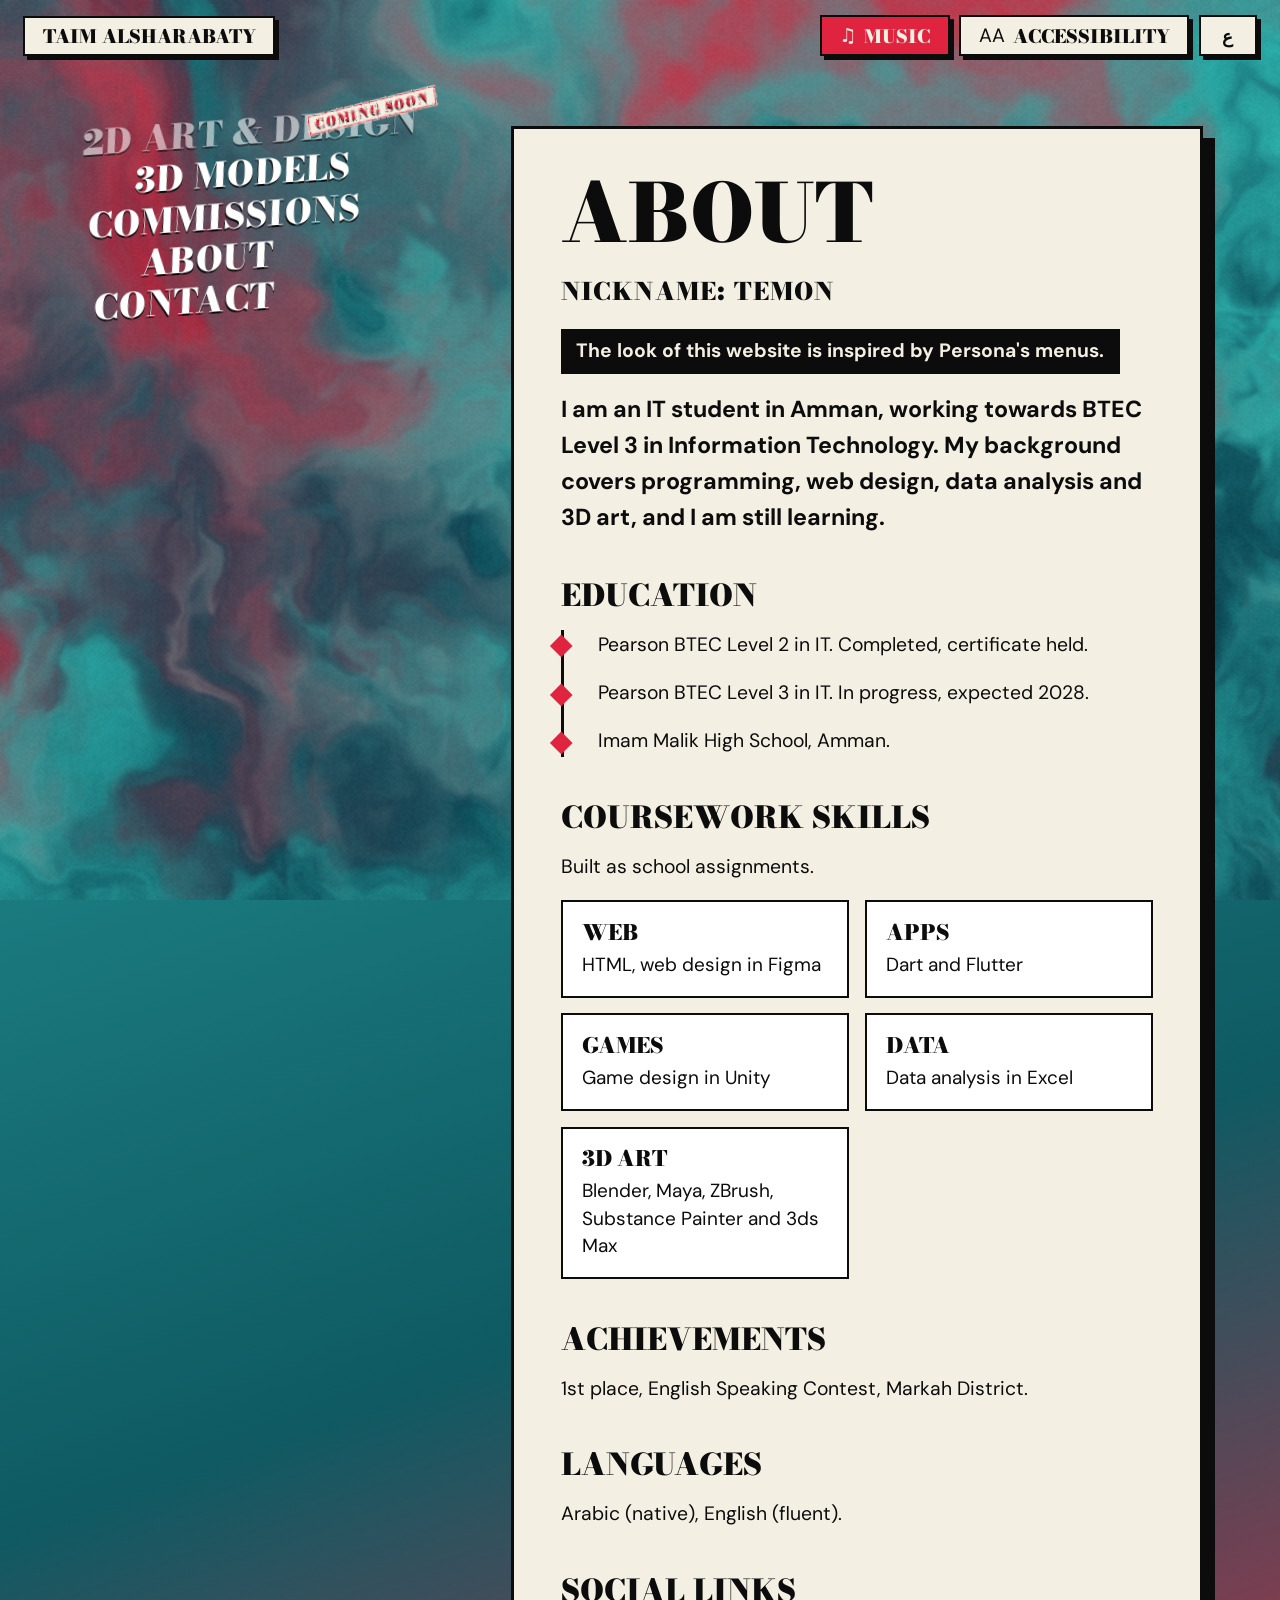
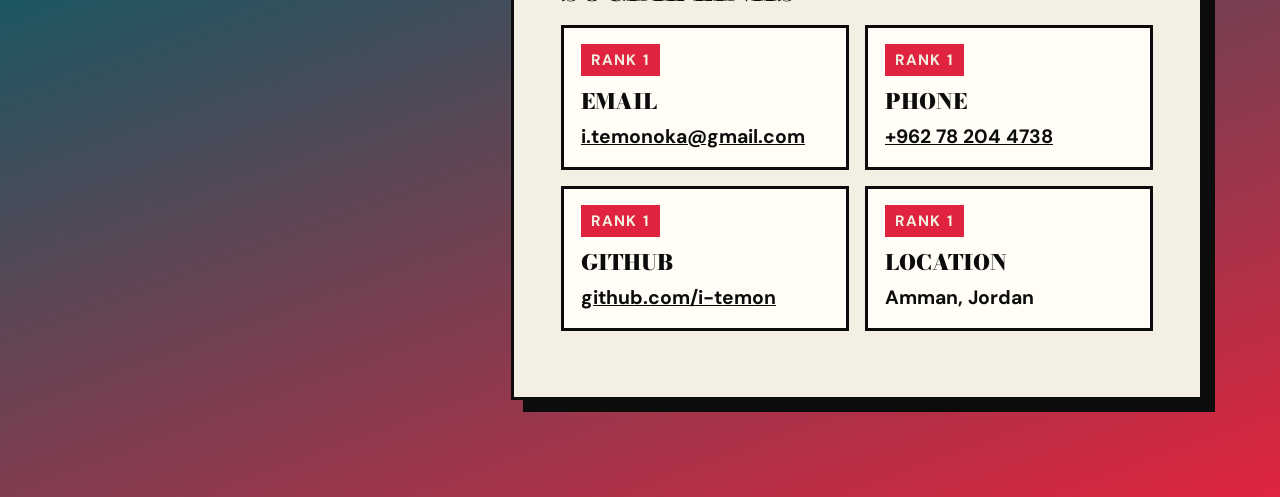
==== about.html @ a23f5f15 "Add files via upload" ====
<!doctype html>
<html lang="en">
<head>
<meta charset="utf-8">
<meta name="viewport" content="width=device-width, initial-scale=1, viewport-fit=cover">
<title>About | Taim Alsharabaty</title>
<meta name="description" content="IT student in Amman, completing BTEC Level 3 in Information Technology. 3D models, commissions and coursework.">
<meta name="theme-color" content="#0f5a63">
<meta property="og:type" content="website">
<meta property="og:site_name" content="Taim Alsharabaty">
<meta property="og:title" content="Taim Alsharabaty | IT student and 3D artist">
<meta property="og:description" content="IT student in Amman, completing BTEC Level 3 in Information Technology. 3D models, commissions and coursework.">
<meta property="og:url" content="https://i-temon.github.io/Portfolio/about.html">
<meta property="og:image" content="https://i-temon.github.io/Portfolio/assets/preview.png">
<meta property="og:image:width" content="1200">
<meta property="og:image:height" content="630">
<meta name="twitter:card" content="summary_large_image">
<link rel="icon" href="assets/favicon.svg" type="image/svg+xml">
<link rel="apple-touch-icon" href="assets/apple-touch-icon.png">
<link rel="stylesheet" href="assets/fonts.css">
<link rel="stylesheet" href="assets/style.css">

<script>
try {
  var A = JSON.parse(localStorage.getItem("access") || "{}"), H = document.documentElement;
  var M = A.motion !== undefined ? A.motion : matchMedia("(prefers-reduced-motion: reduce)").matches;
  if (M) H.classList.add("reduce-motion");
  if (A.contrast) H.classList.add("contrast");
  if (A.large) H.classList.add("text-large");
  if (localStorage.getItem("lang") === "ar") { H.lang = "ar"; H.dir = "rtl"; }
} catch (e) {}
</script>
</head>
<body data-view="about">
<a class="skip" href="#app" data-i18n="skip">Skip to content</a>
<canvas id="bg" aria-hidden="true"></canvas>
<div class="flash" aria-hidden="true"></div>
<div class="wipe-clip" aria-hidden="true"><div class="wipe"></div></div>
<svg width="0" height="0" style="position:absolute" aria-hidden="true" focusable="false">
  <filter id="rough"><feTurbulence type="fractalNoise" baseFrequency="0.9" numOctaves="2" seed="4" result="grain"/><feDisplacementMap in="SourceGraphic" in2="grain" scale="3"/></filter>
  <clipPath id="brush-clip"><path id="brush-shape" clip-rule="evenodd" d="M382 899.5 L353.5 899 L364.5 884 L376.5 870 L382.5 861 L394.5 847 L394.5 846 L401.5 839 L409.5 828 L432.5 802 L436.5 796 L443.5 789 L444 787.5 L447.5 785 L447.5 784 L460.5 770 L460.5 769 L465.5 765 L465.5 764 L471.5 758 L471.5 757 L485.5 743 L485.5 742 L487 741.5 L505.5 722 L505.5 721 L511 716.5 L512.5 714 L517 709.5 L518 709.5 L524 702.5 L525.5 702 L516 697.5 L511 690.5 L508 691.5 L505 694.5 L497 699.5 L493 703.5 L489 705.5 L465.5 726 L465.5 727 L470.5 732 L470.5 734 L473.5 740 L472.5 741 L472.5 743 L473.5 744 L470.5 750 L470.5 752 L465 757.5 L458 760.5 L451 760.5 L450 759.5 L447 759.5 L440 753.5 L426.5 769 L420.5 778 L414.5 784 L412.5 788 L402.5 800 L401.5 803 L388.5 819 L386.5 823 L382.5 827 L376.5 836 L370.5 842 L362.5 853 L342.5 874 L342.5 875 L334 883.5 L333 883.5 L327 890.5 L326 890.5 L316 899.5 L167 899.5 L166.5 898 L168.5 894 L170.5 884 L172.5 881 L172.5 879 L174.5 875 L174.5 872 L178.5 864 L178.5 862 L183.5 851 L183.5 849 L187.5 842 L190.5 832 L192.5 830 L199.5 815 L203.5 809 L203.5 807 L206.5 804 L206.5 802 L208.5 800 L209.5 797 L223.5 776 L230.5 768 L232.5 764 L248.5 746 L248.5 745 L260.5 733 L260.5 732 L292 701.5 L293 701.5 L307.5 688 L309.5 681 L315 675.5 L319 673.5 L323 673.5 L327 670.5 L341 656.5 L342 656.5 L367.5 631 L367.5 630 L376.5 621 L376.5 620 L392.5 602 L386.5 594 L386.5 592 L385.5 591 L385.5 585 L386.5 584 L379 579.5 L373.5 573 L372.5 567 L371.5 566 L372.5 565 L372.5 563 L371.5 562 L372.5 561 L373.5 556 L375.5 553 L381 547.5 L388 544.5 L395 544.5 L396 545.5 L401 546.5 L407.5 552 L410.5 557 L410.5 560 L411.5 561 L411.5 568 L409.5 572 L413 574.5 L425.5 557 L426.5 554 L434.5 543 L434.5 541 L437.5 538 L440.5 532 L444.5 527 L444.5 525 L447.5 522 L450.5 516 L454.5 511 L458.5 502 L468.5 487 L472.5 479 L476.5 474 L478.5 469 L492.5 449 L492.5 447 L496.5 443 L508.5 425 L513.5 420 L515.5 416 L520.5 411 L520.5 410 L535.5 394 L535.5 393 L557 372.5 L558 372.5 L574 358.5 L604 338.5 L611 335.5 L618 330.5 L620 330.5 L624 327.5 L628 326.5 L630 324.5 L640 320.5 L642 318.5 L644 318.5 L649 315.5 L651 315.5 L664 309.5 L666 309.5 L678 303.5 L689 300.5 L692 298.5 L703 295.5 L706 293.5 L714 291.5 L717 289.5 L725 287.5 L728 285.5 L739 282.5 L742 280.5 L750 278.5 L758 274.5 L771 270.5 L776 267.5 L778 267.5 L781 265.5 L788 263.5 L797 258.5 L799 258.5 L804 255.5 L806 255.5 L810 252.5 L814 251.5 L816 249.5 L820 248.5 L826 244.5 L828 244.5 L835 239.5 L839 238.5 L844 234.5 L846 234.5 L854 228.5 L856 228.5 L859 225.5 L865 222.5 L871 217.5 L877 214.5 L881 210.5 L888 206.5 L892 202.5 L896 200.5 L904 193.5 L909 190.5 L919 181.5 L924 178.5 L931 171.5 L937 167.5 L960 146.5 L967 141.5 L975 133.5 L980 130.5 L986 124.5 L992 120.5 L998 114.5 L999 114.5 L1009 105.5 L1013 103.5 L1017 99.5 L1021 97.5 L1032 88.5 L1035 87.5 L1042 81.5 L1048 78.5 L1057 71.5 L1059 71.5 L1064 67.5 L1076 61.5 L1079 58.5 L1081 58.5 L1086 54.5 L1091 53.5 L1093 51.5 L1105 45.5 L1107 45.5 L1109 43.5 L1114 42.5 L1118 39.5 L1131 35.5 L1134 33.5 L1139 32.5 L1150 27.5 L1152 27.5 L1159 24.5 L1162 24.5 L1165 22.5 L1168 22.5 L1172 20.5 L1175 20.5 L1182 17.5 L1189 16.5 L1193 14.5 L1196 14.5 L1201 12.5 L1204 12.5 L1205 11.5 L1209 11.5 L1210 10.5 L1213 10.5 L1218 8.5 L1222 8.5 L1227 6.5 L1237 5.5 L1238 4.5 L1241 4.5 L1246 2.5 L1257 1.5 L1261 -0.5 L1570.5 0 L1569 1.5 L1567 1.5 L1559 5.5 L1556 8.5 L1554 8.5 L1544 13.5 L1539 17.5 L1537 17.5 L1531 20.5 L1528 23.5 L1526 23.5 L1520 26.5 L1515 30.5 L1513 30.5 L1508 34.5 L1496 40.5 L1488 46.5 L1486 46.5 L1483 48.5 L1480.5 51 L1481.5 52 L1480.5 53 L1481.5 55 L1480.5 56 L1479.5 62 L1472 69.5 L1464 71.5 L1462 73.5 L1457 73.5 L1452 69.5 L1446 72.5 L1432.5 83 L1434.5 88 L1433.5 89 L1434.5 91 L1431.5 97 L1428 100.5 L1426 100.5 L1425 101.5 L1420 101.5 L1419 100.5 L1417 100.5 L1414 97.5 L1413 97.5 L1407 103.5 L1405 103.5 L1401 106.5 L1397 110.5 L1386 118.5 L1380 124.5 L1375 127.5 L1347 152.5 L1346 152.5 L1335 162.5 L1334 162.5 L1318.5 177 L1319 177.5 L1322 175.5 L1324 175.5 L1328 172.5 L1335 170.5 L1342 166.5 L1344 166.5 L1346 164.5 L1353 162.5 L1355 160.5 L1362 158.5 L1369 154.5 L1376 152.5 L1378 150.5 L1383 149.5 L1387 146.5 L1392 145.5 L1399 141.5 L1406 139.5 L1408 137.5 L1415 135.5 L1417 133.5 L1422 132.5 L1425 130.5 L1427 130.5 L1429 128.5 L1439 125.5 L1441 123.5 L1454 119.5 L1456 117.5 L1466 114.5 L1468 112.5 L1478 109.5 L1480 107.5 L1490 104.5 L1493 102.5 L1495 102.5 L1497 100.5 L1505 98.5 L1510 95.5 L1520 92.5 L1523 90.5 L1525 90.5 L1530 87.5 L1543 83.5 L1548 80.5 L1561 76.5 L1563 74.5 L1574 71.5 L1577 69.5 L1582 68.5 L1584 66.5 L1595 63.5 L1598 61.5 L1599.5 62 L1599 77.5 L1591 81.5 L1584 83.5 L1580 86.5 L1573 88.5 L1565 92.5 L1563 94.5 L1558 95.5 L1550 99.5 L1548 101.5 L1546 101.5 L1533 107.5 L1531 109.5 L1526 110.5 L1518 114.5 L1516 116.5 L1509 118.5 L1501 122.5 L1499 124.5 L1497 124.5 L1486 130.5 L1484 130.5 L1474 135.5 L1472 137.5 L1467 138.5 L1459 142.5 L1457 144.5 L1453 145.5 L1443 150.5 L1441 152.5 L1436 153.5 L1427 158.5 L1424.5 161 L1424.5 163 L1422.5 166 L1419 168.5 L1417 168.5 L1416 169.5 L1406 168.5 L1400 171.5 L1398 173.5 L1396 173.5 L1392 176.5 L1388 177.5 L1384 180.5 L1382 180.5 L1378 182.5 L1376 184.5 L1374 184.5 L1368 188.5 L1366 188.5 L1362 191.5 L1358 192.5 L1354 195.5 L1352 195.5 L1350 197.5 L1338 202.5 L1331 207.5 L1329 207.5 L1327 209.5 L1325 209.5 L1321 212.5 L1319 212.5 L1311 217.5 L1309 217.5 L1307 219.5 L1298 223.5 L1296 225.5 L1286 229.5 L1281 233.5 L1279 233.5 L1277 235.5 L1269 238.5 L1260 244.5 L1254 246.5 L1242 254.5 L1240 254.5 L1230 259.5 L1223 264.5 L1221 264.5 L1217 267.5 L1215 267.5 L1208 272.5 L1199 276.5 L1197 278.5 L1192 280.5 L1185 285.5 L1183 285.5 L1179 288.5 L1177 288.5 L1169 294.5 L1167 294.5 L1163 297.5 L1161 297.5 L1144 308.5 L1142 308.5 L1135 313.5 L1133 313.5 L1125 319.5 L1123 319.5 L1121 321.5 L1114 324.5 L1097 335.5 L1095 335.5 L1093 337.5 L1080 344.5 L1072 350.5 L1070 350.5 L1061 356.5 L1058 357.5 L1055 360.5 L1050 362.5 L1042 368.5 L1038 369.5 L1011 387.5 L1007 388.5 L1001 393.5 L996 395.5 L990 400.5 L985 402.5 L976 408.5 L973 411.5 L966 414.5 L955 422.5 L952 423.5 L880 471.5 L877 474.5 L861 484.5 L858 487.5 L848 493.5 L845 496.5 L815 516.5 L812 519.5 L804 524.5 L800 528.5 L796 530.5 L789 536.5 L782 540.5 L779 543.5 L770 549.5 L766 553.5 L751 563.5 L739 574.5 L735 576.5 L731 580.5 L727 582.5 L716 591.5 L712 593.5 L707 598.5 L693 608.5 L687 614.5 L683 616.5 L677 622.5 L672 625.5 L661 635.5 L657 637.5 L643 650.5 L639 652.5 L633 658.5 L627 662.5 L620 669.5 L619 669.5 L583 701.5 L582 701.5 L540 740.5 L539 740.5 L527 752.5 L526 752.5 L523 756.5 L522 756.5 L507 771.5 L506 771.5 L443.5 834 L449 835.5 L456 842.5 L458.5 849 L458.5 856 L455.5 862 L451 866.5 L444 869.5 L434 868.5 L424.5 860 L424.5 858 L423 855.5 L382 899.5ZM893.5 407 L899 402.5 L902 401.5 L904 399.5 L907 398.5 L910 395.5 L913 394.5 L916 391.5 L920 390.5 L947 372.5 L962 364.5 L968 359.5 L973 357.5 L978 353.5 L982 352.5 L987 348.5 L1002 340.5 L1007 336.5 L1012 334.5 L1013.5 333 L1010 333.5 L1005 336.5 L1003 336.5 L995 340.5 L993 340.5 L989 343.5 L982 345.5 L976 349.5 L966 353.5 L961 357.5 L957 358.5 L952 362.5 L948 363.5 L945 366.5 L940 368.5 L933 374.5 L926 378.5 L914 388.5 L909 391.5 L903 397.5 L902 397.5 L896 403.5 L895 403.5 L892.5 407 L893.5 407ZM546.5 681 L568.5 660 L567 659.5 L560 663.5 L558 663.5 L552 666.5 L550 668.5 L548 668.5 L542 671.5 L541.5 673 L543.5 675 L545.5 681 L546.5 681ZM1513 193.5 L1506 193.5 L1502.5 189 L1502.5 185 L1507 179.5 L1512 179.5 L1516.5 185 L1516.5 189 L1513 193.5ZM347 628.5 L339 628.5 L335.5 626 L332.5 621 L332.5 616 L333.5 615 L333.5 613 L338 608.5 L340 608.5 L341 607.5 L346 607.5 L351 610.5 L353.5 614 L353.5 616 L354.5 617 L353.5 618 L354.5 619 L353.5 620 L353.5 622 L352.5 624 L347 628.5ZM159 733.5 L154 733.5 L149 731.5 L145.5 728 L143.5 723 L143.5 718 L145.5 714 L152 708.5 L161 708.5 L163 709.5 L167.5 714 L167.5 716 L169.5 720 L168.5 721 L169.5 722 L167.5 727 L162 732.5 L160 732.5 L159 733.5ZM114 892.5 L106 892.5 L101.5 888 L100.5 881 L101.5 880 L101.5 878 L106 873.5 L114 873.5 L117 875.5 L119.5 879 L119.5 881 L120.5 882 L119.5 883 L120.5 884 L119.5 885 L119.5 887 L117.5 890 L114 892.5Z"/></clipPath>
</svg>
<p class="live" id="live" aria-live="polite"></p>
<header class="top">
  <a class="brand" href="index.html">Taim Alsharabaty</a>
  <div class="top-tools">
    <button class="tool" id="sound" type="button" aria-pressed="true"><span class="ico" aria-hidden="true">&#9835;</span><span class="lbl" data-i18n="music">Music</span></button>
    <button class="tool" id="access-btn" type="button" aria-expanded="false" aria-controls="access"><span class="ico" aria-hidden="true">Aa</span><span class="lbl" data-i18n="access">Accessibility</span></button>
    <button class="lang" id="lang" type="button" aria-label="Switch language">ع</button>
  </div>
</header>
<div id="app" tabindex="-1">
<section class="view" data-view="home" id="view-home" hidden>
<div class="home">
  <div class="ink" role="img" aria-label="A brush-shaped window with moving water inside"></div>
  <div class="hero">
    <canvas id="gtr-hero" role="img" aria-label="Interactive wireframe 3D model of my Nissan GT-R R35. Drag to turn it."></canvas>
  </div>
  <main class="stage">
    <section class="masthead">
      <p class="name">Taim Alsharabaty</p>
      <p class="intro" data-i18n="intro">IT student in Amman, completing BTEC Level 3 in Information Technology. I also model in 3D and design in 2D.</p>
    </section>
    <nav class="menu" aria-label="Main menu"><ul><li><span class="item is-off" aria-disabled="true"><span data-i18n="m_art">2D Art &amp; Design</span><span class="stamp" data-i18n="stamp">Coming soon</span></span></li><li><a class="item" href="models.html" aria-current="page" data-i18n="m_3d" data-desc="d_3d" data-desc-en="A GT-R model, a character commission and a hand study in wireframe.">3D Models</a></li><li><a class="item" href="commissions.html" data-i18n="m_comm" data-desc="d_comm" data-desc-en="Characters, props, game-ready assets and 2D illustration.">Commissions</a></li><li><a class="item" href="about.html" data-i18n="m_about" data-desc="d_about" data-desc-en="Education, coursework skills and achievements.">About</a></li><li><a class="item" href="about.html#contact" data-i18n="m_contact" data-desc="d_contact" data-desc-en="Email, phone and location.">Contact</a></li></ul></nav>
    <div class="stats">
      <p class="stat"><span data-i18n="stat_comm">Commissions completed</span><strong data-i18n="stat_comm_v">About 7</strong></p>
      <p class="stat"><span data-i18n="stat_3d">Years making 3D art</span><strong data-i18n="stat_3d_v">2</strong></p>
    </div>
  </main>
  <div class="ink-layer"></div>
</div>
<footer class="command">
  <p class="desc" id="desc" aria-live="off">A GT-R model, a character commission and a hand study in wireframe.</p>
  <p class="keys"><kbd>&uarr;</kbd><kbd>&darr;</kbd><span data-i18n="sel">Select</span><kbd>Enter</kbd><span data-i18n="open">Open</span></p>
</footer>
</section>
<section class="view" data-view="models" id="view-models" hidden>
<main class="page">
  <nav class="menu" aria-label="Main menu"><ul><li><span class="item is-off" aria-disabled="true"><span data-i18n="m_art">2D Art &amp; Design</span><span class="stamp" data-i18n="stamp">Coming soon</span></span></li><li><a class="item" href="models.html" aria-current="page" data-i18n="m_3d" data-desc="d_3d" data-desc-en="A GT-R model, a character commission and a hand study in wireframe.">3D Models</a></li><li><a class="item" href="commissions.html" data-i18n="m_comm" data-desc="d_comm" data-desc-en="Characters, props, game-ready assets and 2D illustration.">Commissions</a></li><li><a class="item" href="about.html" data-i18n="m_about" data-desc="d_about" data-desc-en="Education, coursework skills and achievements.">About</a></li><li><a class="item" href="about.html#contact" data-i18n="m_contact" data-desc="d_contact" data-desc-en="Email, phone and location.">Contact</a></li></ul></nav>
  <article class="panel">
<h1 class="panel-title" data-i18n="m_3d">3D Models</h1>
<p class="lead" data-i18n="models_lead">Three models in wireframe: a car from a personal project, a character I made for a commission, and a hand study in Blender.</p>
<div class="viewers">
  <figure class="viewer">
    <canvas id="gtr-models" role="img" aria-label="Interactive wireframe 3D model of my Nissan GT-R R35. Drag to turn it."></canvas>
    <figcaption><strong data-i18n="v1_t">Nissan GT-R (R35)</strong><span data-i18n="v1_p">Personal project, wireframe. Drag to turn the car.</span></figcaption>
  </figure>
  <figure class="viewer">
    <canvas id="breu" role="img" aria-label="Interactive wireframe 3D model of a character made for a commission. Drag to turn it."></canvas>
    <figcaption><strong data-i18n="v2_t">Character commission</strong><span data-i18n="v2_p">Made for @breucat, a YouTube creator, in wireframe. Drag to turn.</span></figcaption>
  </figure>
  <figure class="viewer">
    <canvas id="hand" role="img" aria-label="Interactive wireframe 3D model of a hand. Drag to turn it."></canvas>
    <figcaption><strong data-i18n="v3_t">Hand study</strong><span data-i18n="v3_p">Modeled in Blender and shown as a wireframe. Drag to turn.</span></figcaption>
  </figure>
</div>
  </article>
</main>
</section>
<section class="view" data-view="commissions" id="view-commissions" hidden>
<main class="page">
  <nav class="menu" aria-label="Main menu"><ul><li><span class="item is-off" aria-disabled="true"><span data-i18n="m_art">2D Art &amp; Design</span><span class="stamp" data-i18n="stamp">Coming soon</span></span></li><li><a class="item" href="models.html" data-i18n="m_3d" data-desc="d_3d" data-desc-en="A GT-R model, a character commission and a hand study in wireframe.">3D Models</a></li><li><a class="item" href="commissions.html" aria-current="page" data-i18n="m_comm" data-desc="d_comm" data-desc-en="Characters, props, game-ready assets and 2D illustration.">Commissions</a></li><li><a class="item" href="about.html" data-i18n="m_about" data-desc="d_about" data-desc-en="Education, coursework skills and achievements.">About</a></li><li><a class="item" href="about.html#contact" data-i18n="m_contact" data-desc="d_contact" data-desc-en="Email, phone and location.">Contact</a></li></ul></nav>
  <article class="panel">
<h1 class="panel-title" data-i18n="m_comm">Commissions</h1>
<p class="lead" data-i18n="comm_lead">The work I take on, how a request starts, and what to send me.</p>
<h2 data-i18n="svc_h">What I make</h2>
<ul class="services">
  <li data-i18n="svc_1">3D characters</li>
  <li data-i18n="svc_2">Props and environments</li>
  <li data-i18n="svc_3">Game-ready assets</li>
  <li data-i18n="svc_4">Hard-surface models: weapons and vehicles</li>
  <li data-i18n="svc_5">2D illustration</li>
  <li data-i18n="svc_6">Graphic design</li>
</ul>
<h2 data-i18n="proc_h">How a commission starts</h2>
<ol class="steps">
  <li><span data-i18n="step_1">Send a brief: what you need, where it will be used, references, deadline and budget.</span></li>
  <li><span data-i18n="step_2">I reply with the scope, timing and price.</span></li>
  <li><span data-i18n="step_3">We agree, and I start with a work-in-progress preview.</span></li>
  <li><span data-i18n="step_4">You receive the final files in the formats we agreed.</span></li>
</ol>
<p data-i18n="price_note">Pricing depends on the scope. Send your brief and I will quote it.</p>
<a class="btn" href="mailto:i.temonoka@gmail.com?subject=Commission%20request&body=Hi%20Taim%2C%0A%0AI%20would%20like%20to%20commission%3A%0A-%20Type%20of%20work%20%28character%2C%20prop%2C%20game-ready%20asset%2C%20hard-surface%2C%202D%20illustration%2C%20graphic%20design%29%3A%0A-%20What%20it%20is%20for%20%28video%2C%20game%2C%20personal%2C%20other%29%3A%0A-%20References%20%28links%20or%20images%29%3A%0A-%20Deadline%3A%0A-%20Budget%3A%0A%0AThank%20you%21" data-i18n="mail_btn">Start a request by email</a>
<h2 data-i18n="quote_h">What a client said</h2>
<div class="dialogue"><span class="speaker">@breucat</span>
  <p>&ldquo;Hehe it looks so cool. I can imagine a few ways to use it in the videos.&rdquo;</p>
  <footer data-i18n="quote_by">@breucat, after receiving the model</footer>
</div>
  </article>
</main>
</section>
<section class="view" data-view="about" id="view-about">
<main class="page">
  <nav class="menu" aria-label="Main menu"><ul><li><span class="item is-off" aria-disabled="true"><span data-i18n="m_art">2D Art &amp; Design</span><span class="stamp" data-i18n="stamp">Coming soon</span></span></li><li><a class="item" href="models.html" data-i18n="m_3d" data-desc="d_3d" data-desc-en="A GT-R model, a character commission and a hand study in wireframe.">3D Models</a></li><li><a class="item" href="commissions.html" data-i18n="m_comm" data-desc="d_comm" data-desc-en="Characters, props, game-ready assets and 2D illustration.">Commissions</a></li><li><a class="item" href="about.html" aria-current="page" data-i18n="m_about" data-desc="d_about" data-desc-en="Education, coursework skills and achievements.">About</a></li><li><a class="item" href="about.html#contact" data-i18n="m_contact" data-desc="d_contact" data-desc-en="Email, phone and location.">Contact</a></li></ul></nav>
  <article class="panel">
<h1 class="panel-title" data-i18n="m_about">About</h1>
<p class="nickname" data-i18n="nick">Nickname: Temon</p>
<p class="persona-note" data-i18n="persona_note">The look of this website is inspired by Persona's menus.</p>
<p class="lead" data-i18n="about_intro">I am an IT student in Amman, working towards BTEC Level 3 in Information Technology. My background covers programming, web design, data analysis and 3D art, and I am still learning.</p>
<h2 data-i18n="edu_h">Education</h2>
<ol class="timeline">
  <li><span data-i18n="edu_1">Pearson BTEC Level 2 in IT. Completed, certificate held.</span></li>
  <li><span data-i18n="edu_2">Pearson BTEC Level 3 in IT. In progress, expected 2028.</span></li>
  <li><span data-i18n="edu_3">Imam Malik High School, Amman.</span></li>
</ol>
<h2 data-i18n="skills_h">Coursework skills</h2>
<p data-i18n="skills_note">Built as school assignments.</p>
<dl class="skills">
  <div><dt data-i18n="sk_web">Web</dt><dd data-i18n="sk_web_v">HTML, web design in Figma</dd></div>
  <div><dt data-i18n="sk_app">Apps</dt><dd data-i18n="sk_app_v">Dart and Flutter</dd></div>
  <div><dt data-i18n="sk_game">Games</dt><dd data-i18n="sk_game_v">Game design in Unity</dd></div>
  <div><dt data-i18n="sk_data">Data</dt><dd data-i18n="sk_data_v">Data analysis in Excel</dd></div>
  <div><dt data-i18n="sk_3d">3D art</dt><dd data-i18n="sk_3d_v">Blender, Maya, ZBrush, Substance Painter and 3ds Max</dd></div>
</dl>
<h2 data-i18n="ach_h">Achievements</h2>
<p data-i18n="ach_1">1st place, English Speaking Contest, Markah District.</p>
<h2 data-i18n="lang_h">Languages</h2>
<p data-i18n="lang_v">Arabic (native), English (fluent).</p>
<h2 id="contact" data-i18n="social_h">Social Links</h2>
<ul class="social-cards">
  <li><span class="rank" data-i18n="rank">Rank 1</span><span class="sl-name" data-i18n="c_email_l">Email</span><a class="sl-value" href="mailto:i.temonoka@gmail.com">i.temonoka@gmail.com</a></li>
  <li><span class="rank" data-i18n="rank">Rank 1</span><span class="sl-name" data-i18n="c_phone_l">Phone</span><a class="sl-value" href="tel:+962782044738" dir="ltr">+962 78 204 4738</a></li>
  <li><span class="rank" data-i18n="rank">Rank 1</span><span class="sl-name">GitHub</span><a class="sl-value" href="https://github.com/i-temon" dir="ltr">github.com/i-temon</a></li>
  <li><span class="rank" data-i18n="rank">Rank 1</span><span class="sl-name" data-i18n="c_loc_l">Location</span><span class="sl-value" data-i18n="loc">Amman, Jordan</span></li>
</ul>
  </article>
</main>
</section>
</div>
<section class="access" id="access" hidden aria-labelledby="access-title">
  <div class="access-box">
    <h2 id="access-title" data-i18n="access_title">Accessibility</h2>
    <button class="toggle" type="button" data-setting="motion" aria-pressed="false"><span data-i18n="a_motion">Reduce motion</span></button>
    <button class="toggle" type="button" data-setting="contrast" aria-pressed="false"><span data-i18n="a_contrast">High contrast</span></button>
    <button class="toggle" type="button" data-setting="large" aria-pressed="false"><span data-i18n="a_large">Larger text</span></button>
    <p class="hint" data-i18n="a_hint">These settings are saved on this device.</p>
    <button class="close" id="access-close" type="button" data-i18n="close">Close</button>
  </div>
</section>
<div class="palette" id="palette" hidden>
  <div class="palette-box" role="dialog" aria-modal="true" aria-label="Command palette">
    <p class="palette-title" data-i18n="pal_title">Go to</p>
    <input id="pal-input" type="text" autocomplete="off" aria-label="Search pages" placeholder="Type a page name">
    <ul class="palette-list">
      <li><a href="models.html" data-i18n="m_3d">3D Models</a></li>
      <li><a href="commissions.html" data-i18n="m_comm">Commissions</a></li>
      <li><a href="about.html" data-i18n="m_about">About</a></li>
      <li><a href="about.html#contact" data-i18n="m_contact">Contact</a></li>
      <li><a href="mailto:i.temonoka@gmail.com" data-i18n="pal_mail">Email me</a></li>
      <li><button type="button" data-action="lang" data-i18n="pal_lang">Switch language</button></li>
    </ul>
  </div>
</div>
<audio id="music" src="assets/music.mp3" preload="auto" loop></audio>
<script src="assets/vendor/three.min.js"></script>
<script src="assets/vendor/GLTFLoader.js"></script>
<script src="assets/viewer.js"></script>
<script src="assets/background.js"></script>
<script src="assets/site.js"></script>
</body>
</html>
---- assets/fonts.css ----
/* bodoni-moda-latin-400-normal */
@font-face {
  font-family: 'Bodoni Moda';
  font-style: normal;
  font-display: swap;
  font-weight: 400;
  src: url(fonts/bodoni-moda-latin-400-normal.woff2) format('woff2');
}
/* bodoni-moda-latin-900-normal */
@font-face {
  font-family: 'Bodoni Moda';
  font-style: normal;
  font-display: swap;
  font-weight: 900;
  src: url(fonts/bodoni-moda-latin-900-normal.woff2) format('woff2');
}
/* bodoni-moda-latin-900-italic */
@font-face {
  font-family: 'Bodoni Moda';
  font-style: italic;
  font-display: swap;
  font-weight: 900;
  src: url(fonts/bodoni-moda-latin-900-italic.woff2) format('woff2');
}
/* dm-sans-latin-400-normal */
@font-face {
  font-family: 'DM Sans';
  font-style: normal;
  font-display: swap;
  font-weight: 400;
  src: url(fonts/dm-sans-latin-400-normal.woff2) format('woff2');
}
/* dm-sans-latin-700-normal */
@font-face {
  font-family: 'DM Sans';
  font-style: normal;
  font-display: swap;
  font-weight: 700;
  src: url(fonts/dm-sans-latin-700-normal.woff2) format('woff2');
}
/* cairo-latin-400-normal */
@font-face {
  font-family: 'Cairo';
  font-style: normal;
  font-display: swap;
  font-weight: 400;
  src: url(fonts/cairo-latin-400-normal.woff2) format('woff2');
}
/* cairo-latin-600-normal */
@font-face {
  font-family: 'Cairo';
  font-style: normal;
  font-display: swap;
  font-weight: 600;
  src: url(fonts/cairo-latin-600-normal.woff2) format('woff2');
}
/* cairo-latin-900-normal */
@font-face {
  font-family: 'Cairo';
  font-style: normal;
  font-display: swap;
  font-weight: 900;
  src: url(fonts/cairo-latin-900-normal.woff2) format('woff2');
}
/* cairo-arabic-400-normal */
@font-face {
  font-family: 'Cairo';
  font-style: normal;
  font-display: swap;
  font-weight: 400;
  src: url(fonts/cairo-arabic-400-normal.woff2) format('woff2');
}
/* cairo-arabic-600-normal */
@font-face {
  font-family: 'Cairo';
  font-style: normal;
  font-display: swap;
  font-weight: 600;
  src: url(fonts/cairo-arabic-600-normal.woff2) format('woff2');
}
/* cairo-arabic-900-normal */
@font-face {
  font-family: 'Cairo';
  font-style: normal;
  font-display: swap;
  font-weight: 900;
  src: url(fonts/cairo-arabic-900-normal.woff2) format('woff2');
}
---- assets/style.css ----
/* Taim Alsharabaty portfolio. An original design inspired by painted, tilted, high-contrast menus:
   a painted teal and red backdrop, serif labels on slanted splashes, brush-shaped water, and a red page wipe. */

:root {
  --ink: #0c0c0c;
  --cream: #f3efe2;
  --white: #ffffff;
  --red: #e0243f;
  --teal: #2aa9a6;
  --display: "Bodoni Moda", "Didot", "Bodoni 72", Georgia, serif;
  --body: "DM Sans", system-ui, sans-serif;
  --skew: skewX(-6deg);
  /* Menu colours. Inside the brush-shaped water the ink layer swaps these, so labels invert over the water. */
  --fg: var(--white);
  --fg-current: var(--ink);
  --shadow: var(--ink);
  --splash: var(--red);
}
:lang(ar) {
  --display: "Cairo", "Segoe UI", Tahoma, sans-serif;
  --body: "Cairo", system-ui, sans-serif;
  --skew: skewX(-3deg);
}

/* ---------- Base ---------- */
*, *::before, *::after { box-sizing: border-box; }
[hidden] { display: none !important; }
html { scroll-behavior: smooth; font-size: 121%; }
body {
  margin: 0;
  min-height: 100svh;
  overflow-x: hidden;
  color: var(--ink);
  font: 400 1rem/1.6 var(--body);
  background: linear-gradient(160deg, var(--teal), #0f5a63 60%, var(--red));
}
a { color: inherit; }
:focus-visible { outline: 3px solid var(--ink); outline-offset: 4px; }
:lang(ar) * { letter-spacing: 0 !important; }
#bg { position: fixed; inset: 0; z-index: -1; display: block; width: 100%; height: 100%; }

/* ---------- Top bar ---------- */
.top {
  position: fixed; inset: 0 0 auto 0; z-index: 8; pointer-events: none;
  display: flex; justify-content: space-between; align-items: center; gap: 1rem;
  padding: calc(0.8rem + env(safe-area-inset-top, 0px)) 1.2rem 0.8rem;
}
.top > * { pointer-events: auto; }
.top-tools { display: flex; gap: 0.6rem; }
.brand, .palbtn, .lang {
  display: inline-flex; align-items: center; gap: 0.5rem; padding: 0.45rem 0.9rem;
  border: 2px solid var(--ink); background: var(--cream); color: var(--ink);
  font: 900 0.95rem/1 var(--display); text-decoration: none; text-transform: uppercase; cursor: pointer;
  box-shadow: 4px 4px 0 var(--ink); transition: transform 0.15s, box-shadow 0.15s;
}
.brand:hover, .palbtn:hover, .lang:hover { transform: translate(-2px, -2px); box-shadow: 6px 6px 0 var(--ink); }
.palbtn kbd { padding: 0.05rem 0.4rem; border: 2px solid var(--ink); background: var(--white); font: 700 0.8rem/1 var(--body); }
.lang { min-width: 3rem; justify-content: center; text-transform: none; }
:lang(ar) .brand, :lang(ar) .palbtn { text-transform: none; }

/* ---------- Painted water: the brush-shaped window ---------- */
.ink {
  background-color: var(--red);
  background-image: url(caustics.png), url(caustics.png);
  background-size: 360px, 240px;
  background-blend-mode: screen;
  clip-path: url(#brush-clip);
}

/* ---------- Home ---------- */
.home { position: relative; isolation: isolate; min-height: 100svh; overflow: hidden; }
.home > .ink { position: absolute; inset: 0; z-index: 1; pointer-events: none; }
.home > .ink-layer {
  position: absolute; inset: 0; z-index: 4; pointer-events: none;
  clip-path: url(#brush-clip);
  --fg: var(--ink); --fg-current: var(--white); --shadow: var(--white);
}
.home > .hero { position: absolute; z-index: 2; top: 2vh; right: -3vw; width: min(72.6vw, 1041px); height: 96vh; }
.hero canvas { display: block; width: 100%; height: 100%; cursor: grab; outline: none; }
.hero canvas.grabbing { cursor: grabbing; }
.hero canvas:focus-visible { outline: 3px solid var(--ink); outline-offset: -8px; }
.hero-cap {
  position: absolute; left: 1rem; bottom: 1rem; margin: 0; padding: 0.35rem 0.7rem;
  background: var(--cream); border: 2px solid var(--ink); font: 700 0.9rem/1.3 var(--body);
}

/* The stage is laid out once for the page and once more, inverted, inside the ink layer. */
.stage {
  position: relative; z-index: 3; min-height: 100svh; pointer-events: none;
  display: grid; grid-template-columns: minmax(0, 1fr) minmax(0, 1fr); grid-template-rows: auto minmax(0, 1fr) auto;
  padding: 5.5rem 6.05vw 5rem;
}
.masthead { grid-column: 1; grid-row: 1; align-self: start; display: grid; justify-items: start; gap: 0.9rem; }
.name {
  margin: 0; font: 900 clamp(1.8rem, 4.36vw, 3rem)/1 var(--display); letter-spacing: 0.04em; text-transform: uppercase;
  color: var(--fg); text-shadow: 0 0.06em 0 var(--shadow);
}
.intro {
  margin: 0; max-width: 36ch; padding: 0.6rem 0.9rem; background: var(--cream); color: var(--ink);
  border: 2px solid var(--ink); font: 700 0.98rem/1.5 var(--body);
}

/* ---------- The menu: tilted serif labels on slanted splashes ---------- */
.menu { grid-column: 1; grid-row: 2; align-self: center; }
.stage .menu { margin-top: 3.4rem; }   /* keeps the first label clear of the intro box */
.menu ul {
  list-style: none; margin: 0; padding: 0; display: grid; gap: 0.05em;
  transform: rotate(-9deg); transform-origin: 0 50%;
}
.menu li:nth-child(even) { margin-inline-start: 2.6em; }
.item {
  position: relative; isolation: isolate; display: inline-block; padding: 0.04em 0.32em 0.12em;
  font: 900 clamp(1.8rem, 4.11vw, 3.1rem)/1.02 var(--display); text-transform: uppercase; letter-spacing: 0.01em; white-space: nowrap;
  color: var(--fg); text-decoration: none; text-shadow: 0 0.05em 0 var(--shadow);
  transform: var(--skew); pointer-events: auto; transition: color 0.2s, transform 0.2s, text-shadow 0.2s;
}
.item::before {
  content: ""; position: absolute; inset: 0 -0.18em; z-index: -1; background: var(--splash);
  clip-path: polygon(3% 10%, 17% 3%, 31% 8%, 46% 1%, 60% 7%, 77% 0%, 94% 6%, 100% 22%, 96% 38%, 100% 60%,
                     93% 80%, 98% 96%, 82% 100%, 66% 92%, 49% 100%, 33% 93%, 16% 100%, 4% 92%, 0% 74%, 4% 56%, 0% 36%);
  opacity: 0; transform: scale(0.92); transition: opacity 0.2s, transform 0.25s cubic-bezier(0.2, 0.9, 0.2, 1.2);
}
a.item.is-current::before, a.item:hover::before, a.item:focus-visible::before, a.item.hot::before { opacity: 1; transform: scale(1); }
a.item.is-current, a.item:hover, a.item:focus-visible, a.item.hot { color: var(--fg-current); text-shadow: none; }
a.item:hover, a.item:focus-visible, a.item.hot { transform: var(--skew) translateX(0.25em); }
.item.is-off > span:first-child { opacity: 0.55; }
.stamp {
  position: absolute; right: -0.6em; top: -0.35em; z-index: 2; pointer-events: none; white-space: nowrap;
  padding: 0.2em 0.5em 0.16em; background: var(--cream); color: var(--red); border: 0.07em solid var(--red);
  font: 900 0.36em/1 var(--display); letter-spacing: 0.12em; text-transform: uppercase;
  transform: rotate(-10deg); filter: url(#rough); box-shadow: 0 0 0 0.06em var(--cream);
}

.stats { grid-column: 2; grid-row: 3; justify-self: end; align-self: end; display: grid; gap: 0.45rem; min-width: min(20rem, 90vw); }
.stat {
  margin: 0; display: flex; justify-content: space-between; align-items: baseline; gap: 1rem;
  padding: 0.45rem 0.8rem; background: var(--cream); color: var(--ink); border-inline-start: 0.45rem solid var(--red);
  font: 700 0.95rem/1.25 var(--body);
}
.stat strong { font: 900 1.5rem/1 var(--display); white-space: nowrap; }

/* ---------- Command bar (home): description on the left, keys on the right ---------- */
.command {
  position: fixed; inset: auto 0 0 0; z-index: 8; display: flex; flex-wrap: wrap; justify-content: space-between; align-items: center;
  gap: 0.6rem 1rem; padding: 0.7rem 1.2rem calc(0.7rem + env(safe-area-inset-bottom, 0px));
  background: var(--cream); border-top: 3px solid var(--ink);
}
.desc { margin: 0; max-width: 60ch; padding: 0.45rem 0.9rem; background: var(--ink); color: var(--cream); font: 700 0.98rem/1.3 var(--body); }
.keys { margin: 0; display: flex; align-items: center; gap: 0.5rem; font: 700 0.95rem/1 var(--body); }
kbd {
  display: inline-grid; place-items: center; min-width: 1.9rem; height: 1.9rem; padding: 0 0.45rem;
  border: 2px solid var(--ink); border-radius: 999px; background: var(--white); font: 700 0.85rem/1 var(--body);
}

/* ---------- Inner pages: the same menu on the left, a cream panel on the right ---------- */
.page {
  position: relative; z-index: 2; min-height: 100svh; max-width: 82rem; margin: 0 auto;
  display: grid; grid-template-columns: minmax(14rem, 20rem) minmax(0, 1fr); gap: 2.4rem; align-items: start;
  padding: 6.5rem 6.05vw 5rem;
}
.page .menu { grid-column: 1; grid-row: 1; position: sticky; top: 6rem; align-self: start; }
.page .menu ul { transform: rotate(-4deg); }
.page .menu .item { font-size: clamp(1.5rem, 2.66vw, 2.2rem); }
.panel {
  grid-column: 2; grid-row: 1; background: var(--cream); color: var(--ink);
  border: 3px solid var(--ink); box-shadow: 12px 12px 0 var(--ink); padding: clamp(1.4rem, 3.63vw, 2.6rem);
}
.panel-title { margin: 0 0 1.1rem; font: 900 clamp(2.4rem, 6.29vw, 4.2rem)/0.95 var(--display); text-transform: uppercase; }
.panel h2 { margin: 2.2rem 0 0.9rem; font: 900 1.55rem/1.15 var(--display); text-transform: uppercase; }
.panel p { margin: 0 0 0.9rem; max-width: 64ch; }
.lead { font: 700 1.2rem/1.55 var(--body); }

/* 3D viewers */
.viewers { display: grid; gap: 1.6rem; margin-top: 1.6rem; }
.viewer { position: relative; margin: 0; border: 3px solid var(--ink); background: var(--ink); }
.viewer canvas { display: block; width: 100%; height: clamp(315px, 50.82vw, 508px); cursor: grab; outline: none; }
.viewer canvas.grabbing { cursor: grabbing; }
.viewer canvas:focus-visible { outline: 3px solid var(--red); outline-offset: -6px; }
.viewer figcaption { display: grid; gap: 0.2rem; padding: 0.8rem 1rem; background: var(--cream); border-top: 3px solid var(--ink); }
.viewer figcaption strong { font: 900 1.3rem/1.2 var(--display); text-transform: uppercase; }
.viewer-status {
  position: absolute; inset: 0; display: grid; place-items: center; margin: 0; padding: 1.5rem; text-align: center;
  color: var(--cream); font: 700 1rem/1.4 var(--body);
}

/* Commissions */
.services { list-style: none; margin: 0; padding: 0; display: grid; grid-template-columns: repeat(auto-fit, minmax(13rem, 1fr)); gap: 0.7rem; }
.services li { padding: 0.8rem 1rem; border: 2px solid var(--ink); background: var(--white); font: 700 1rem/1.3 var(--body); }
.steps { margin: 0; padding: 0; list-style: none; counter-reset: step; display: grid; gap: 0.8rem; }
.steps li { counter-increment: step; display: grid; grid-template-columns: 3rem minmax(0, 1fr); gap: 0.9rem; align-items: center; }
.steps li::before {
  content: counter(step); display: grid; place-items: center; width: 3rem; height: 3rem;
  background: var(--red); color: var(--cream); font: 900 1.4rem/1 var(--display); transform: var(--skew);
}
.steps span { margin: 0; }
.btn {
  display: inline-flex; align-items: center; margin: 0.6rem 0 0.4rem; padding: 0.9rem 1.4rem;
  background: var(--ink); color: var(--cream); text-decoration: none; text-transform: uppercase;
  font: 900 1.1rem/1 var(--display); letter-spacing: 0.04em; box-shadow: 6px 6px 0 var(--red);
  transform: var(--skew); transition: transform 0.15s, box-shadow 0.15s;
}
.btn:hover, .btn:focus-visible { transform: var(--skew) translate(-3px, -3px); box-shadow: 9px 9px 0 var(--red); }
.quote { margin: 0.4rem 0 0; padding: 1.2rem 1.4rem; background: var(--white); border-inline-start: 0.5rem solid var(--red); }
.quote p { margin: 0 0 0.6rem; font: italic 900 clamp(1.4rem, 3.15vw, 2rem)/1.2 var(--display); }
.quote footer { font: 700 0.95rem/1.4 var(--body); }

/* About */
.timeline { margin: 0; padding: 0 0 0 1.4rem; border-inline-start: 3px solid var(--ink); display: grid; gap: 0.9rem; }
.timeline li { position: relative; list-style: none; padding-inline-start: 0.4rem; }
.timeline li::before {
  content: ""; position: absolute; inset-inline-start: -1.95rem; top: 0.45rem; width: 0.85rem; height: 0.85rem;
  background: var(--red); transform: rotate(45deg);
}
.skills { display: grid; grid-template-columns: repeat(auto-fit, minmax(14rem, 1fr)); gap: 0.8rem; margin: 0; }
.skills > div { padding: 0.9rem 1rem; background: var(--white); border: 2px solid var(--ink); }
.skills dt { font: 900 1.1rem/1.2 var(--display); text-transform: uppercase; }
.skills dd { margin: 0.3rem 0 0; font: 400 0.98rem/1.45 var(--body); }
.contact { display: grid; gap: 0.6rem; margin: 0; }
.contact > div { display: grid; grid-template-columns: 8rem minmax(0, 1fr); gap: 1rem; align-items: baseline; }
.contact dt { font: 700 0.95rem/1.4 var(--body); opacity: 0.75; }
.contact dd { margin: 0; font: 700 1.05rem/1.4 var(--body); }
.contact a { text-decoration: underline; text-underline-offset: 0.2em; }

/* ---------- Command palette ---------- */
.palette {
  position: fixed; inset: 0; z-index: 60; display: grid; place-items: start center; padding-top: 14vh;
  background: rgba(8, 8, 8, 0.55);
}
.palette-box { width: min(36rem, 92vw); padding: 1.1rem; background: var(--cream); border: 3px solid var(--ink); box-shadow: 10px 10px 0 var(--red); }
.palette-title { margin: 0 0 0.6rem; font: 900 1.2rem/1 var(--display); text-transform: uppercase; }
#pal-input {
  width: 100%; padding: 0.7rem 0.9rem; border: 3px solid var(--ink); background: var(--white);
  color: var(--ink); font: 700 1.1rem/1.2 var(--body);
}
#pal-input:focus { outline: 3px solid var(--red); outline-offset: 2px; }
.palette-list { list-style: none; margin: 0.8rem 0 0; padding: 0; display: grid; gap: 0.3rem; max-height: 50vh; overflow: auto; }
.palette-list a, .palette-list button {
  display: block; width: 100%; padding: 0.6rem 0.8rem; border: 0; background: transparent; color: var(--ink);
  text-align: start; text-decoration: none; text-transform: uppercase; cursor: pointer;
  font: 900 1.25rem/1.2 var(--display);
}
.palette-list li.sel a, .palette-list li.sel button { background: var(--red); color: var(--cream); }

/* ---------- Red page wipe (about 0.2 s out, 0.2 s in) ---------- */
.wipe {
  position: fixed; top: -20vh; bottom: -20vh; left: -10vw; right: -10vw; z-index: 50; pointer-events: none;
  background: var(--red); transform: translateX(-120%) skewX(-12deg);
}
.wiping .wipe { transform: translateX(0) skewX(-12deg); transition: none; }
.wipe.enter { transform: translateX(0) skewX(-12deg); transition: transform 0.2s cubic-bezier(0.6, 0, 0.2, 1); }
.wipe.leave { transform: translateX(120%) skewX(-12deg); transition: transform 0.2s cubic-bezier(0.6, 0, 0.2, 1); }

/* Arabic home: the grid keeps the left-to-right placement the brush and the car were designed for,
   while the Arabic text inside each column still reads right to left. */
:lang(ar) .stage { direction: ltr; }
:lang(ar) .masthead, :lang(ar) .intro, :lang(ar) .menu, :lang(ar) .stat, :lang(ar) .desc, :lang(ar) .keys { direction: rtl; }
/* Arabic labels are shorter than the Bodoni ones, so they get a slightly smaller size. */
:lang(ar) .item { font-size: clamp(1.6rem, 3.87vw, 2.8rem); }
:lang(ar) .page .menu .item { font-size: clamp(1.3rem, 2.3vw, 1.8rem); }
:lang(ar) .stage .item { font-size: clamp(1.4rem, 3.15vw, 2.3rem); }
:lang(ar) .stage .menu { margin-top: 3.8rem; }
:lang(ar) .intro { max-width: 58ch; font-size: 0.92rem; }
:lang(ar) .stage { padding-bottom: 5.8rem; }

/* ---------- Small screens ---------- */
@media (max-width: 860px) {
  .stage { grid-template-columns: 1fr; grid-template-rows: auto auto auto; padding-top: 6rem; padding-bottom: 8rem; }
  .masthead, .menu, .stats { grid-column: 1; grid-row: auto; }
  .menu ul { transform: rotate(-5deg); }
  .stats { justify-self: start; }
  .home > .hero { top: auto; bottom: 3.5rem; right: -12vw; width: 112vw; height: 44vh; }
  .hero-cap { display: none; }
  .page { grid-template-columns: 1fr; }
  .page .menu { position: static; }
  .page .menu ul { transform: rotate(-4deg); }
  .contact > div, .timeline { grid-template-columns: 1fr; }
  .contact > div { gap: 0.2rem; }
}


/* ================= Accessibility, music, visualiser and opening ================= */

/* Skip link and live region */
.skip { position: fixed; left: 1rem; top: -5rem; z-index: 100; padding: 0.6rem 1rem; background: var(--cream); color: var(--ink); border: 3px solid var(--ink); font: 900 1rem/1 var(--display); text-decoration: none; }
.skip:focus { top: 1rem; }
.live { position: absolute; width: 1px; height: 1px; overflow: hidden; clip: rect(0 0 0 0); white-space: nowrap; }

/* Top bar tools */
.top-tools { gap: 0.5rem; }
.tool { display: inline-flex; align-items: center; gap: 0.4rem; padding: 0.45rem 0.9rem; border: 2px solid var(--ink); background: var(--cream); color: var(--ink); font: 900 0.95rem/1 var(--display); text-transform: uppercase; cursor: pointer; box-shadow: 4px 4px 0 var(--ink); transition: transform 0.15s, box-shadow 0.15s; }
.tool:hover { transform: translate(-2px, -2px); box-shadow: 6px 6px 0 var(--ink); }
.tool[aria-pressed="true"] { background: var(--red); color: var(--cream); }
.tool .ico { font: 400 1rem/1 var(--body); }

/* Accessibility panel */
.access { position: fixed; inset: 0; z-index: 70; display: grid; place-items: center; background: rgba(8, 8, 8, 0.55); }
.access[hidden] { display: none; }
.access-box { width: min(30rem, 92vw); padding: 1.4rem; display: grid; gap: 0.8rem; background: var(--cream); border: 3px solid var(--ink); box-shadow: 10px 10px 0 var(--red); }
.access-box h2 { margin: 0; font: 900 1.6rem/1.1 var(--display); text-transform: uppercase; }
.toggle { display: flex; justify-content: space-between; align-items: center; gap: 1rem; width: 100%; padding: 0.7rem 0.9rem; background: var(--white); color: var(--ink); border: 3px solid var(--ink); font: 700 1.05rem/1.2 var(--body); text-align: start; cursor: pointer; }
.toggle::after { content: ""; flex: none; width: 1.1rem; height: 1.1rem; border: 2px solid currentColor; }
.toggle[aria-pressed="true"] { background: var(--red); color: var(--cream); }
.toggle[aria-pressed="true"]::after { background: currentColor; }
.access .hint { margin: 0; font: 400 0.9rem/1.4 var(--body); }
.access .close { justify-self: end; padding: 0.6rem 1.1rem; background: var(--ink); color: var(--cream); border: 0; font: 900 1rem/1 var(--display); cursor: pointer; }

/* The opening: the name appears, the red slash sweeps across, then the screen gives way to the menu */
.opening { position: fixed; inset: 0; z-index: 90; display: grid; place-items: center; background: rgba(10, 10, 10, 0.24); }
.opening.leaving { animation: openingOut 0.6s ease both; }
@keyframes openingOut { to { opacity: 0; transform: scale(1.04); } }
.opening-name { position: relative; isolation: isolate; margin: 0; text-align: center; color: var(--cream); font-family: var(--display); font-weight: 900; text-transform: uppercase; text-shadow: 0.05em 0.05em 0 var(--ink); }
.opening-name .l1 { display: block; font-size: clamp(4rem, 13.2vw, 10rem); line-height: 0.9; }
.opening-name .l2 { position: relative; display: block; margin-top: 0.12em; font-size: clamp(2.2rem, 8.14vw, 6.4rem); line-height: 1; letter-spacing: 0.03em; }
.opening-name .l2::before { content: ""; position: absolute; inset: 0.02em -0.2em; z-index: -1; background: var(--red); transform: skewX(-10deg) scaleX(0); transform-origin: left center; animation: slash 0.6s 0.5s cubic-bezier(0.7, 0, 0.2, 1) forwards; }
.opening-name .ch { display: inline-block; animation: chIn 0.55s cubic-bezier(0.2, 0.9, 0.2, 1.2) both; animation-delay: calc(var(--i) * 40ms + 0.12s); }
@keyframes chIn { from { opacity: 0; transform: translateY(0.6em) skewX(-16deg); filter: blur(8px); } to { opacity: 1; transform: none; filter: none; } }
@keyframes slash { to { transform: skewX(-10deg) scaleX(1); } }
.opening-skip { position: absolute; right: 1.2rem; bottom: 1.2rem; padding: 0.5rem 0.9rem; background: var(--cream); color: var(--ink); border: 2px solid var(--ink); font: 900 1rem/1 var(--display); cursor: pointer; }
html.reduce-motion .opening-name .ch { animation: none; }
html.reduce-motion .opening-name .l2::before { animation: none; transform: skewX(-10deg) scaleX(1); }

/* UI start: the masthead and the menu animate in once the opening has finished */
html:not(.ui-start) .masthead, html:not(.ui-start) .menu li, html:not(.ui-start) .stats { opacity: 0; }
html.ui-start:not(.reduce-motion) .masthead > * { animation: rise 0.6s cubic-bezier(0.2, 0.9, 0.2, 1.1) both; }
html.ui-start:not(.reduce-motion) .masthead > :nth-child(2) { animation-delay: 0.08s; }
html.ui-start:not(.reduce-motion) .menu li { animation: rise 0.6s cubic-bezier(0.2, 0.9, 0.2, 1.1) both; }
html.ui-start:not(.reduce-motion) .menu li:nth-child(1) { animation-delay: 0.12s; }
html.ui-start:not(.reduce-motion) .menu li:nth-child(2) { animation-delay: 0.2s; }
html.ui-start:not(.reduce-motion) .menu li:nth-child(3) { animation-delay: 0.28s; }
html.ui-start:not(.reduce-motion) .menu li:nth-child(4) { animation-delay: 0.36s; }
html.ui-start:not(.reduce-motion) .menu li:nth-child(5) { animation-delay: 0.44s; }
html.ui-start:not(.reduce-motion) .stats { animation: rise 0.6s 0.4s both; }
html.reduce-motion .masthead, html.reduce-motion .menu li, html.reduce-motion .stats { opacity: 1; animation: none; }
html:not(.reduce-motion) .home > .ink { animation: flow 16s linear infinite; }
@keyframes rise { from { opacity: 0; translate: -60px 0; } }
@keyframes flow { to { background-position: 360px 360px, -240px 240px; } }

/* Visualiser: rises from the bottom of the screen, behind every control; it only shows while music plays */
.viz { position: absolute; left: 0; right: 0; bottom: 0; width: 100%; height: 24vh; pointer-events: none; opacity: 0; transition: opacity 0.6s; }
.playing .viz { opacity: 1; }
.home > .viz { z-index: 2; }
.home > .ink-layer > .viz { z-index: 0; }
body > .viz { position: fixed; z-index: -1; }

/* The drop: one soft flash behind the text */
.flash { position: fixed; inset: 0; z-index: -1; pointer-events: none; opacity: 0; mix-blend-mode: screen; background: radial-gradient(ellipse at 50% 45%, rgba(255, 255, 255, 0.6), rgba(224, 36, 63, 0.4) 45%, transparent 75%); }

/* The beat: the water and the 3D models breathe lightly; the text never moves */
.home > .ink { filter: brightness(calc(1 + var(--beat, 0) * 0.2 + var(--drop, 0) * 0.25)); }
.hero canvas, .viewer canvas { transform: scale(calc(1 + var(--beat, 0) * 0.018 + var(--drop, 0) * 0.045)); transform-origin: 50% 55%; }
html.reduce-motion .home > .ink, html.reduce-motion .hero canvas, html.reduce-motion .viewer canvas { filter: none; transform: none; }
html.reduce-motion .flash, html.reduce-motion .viz { display: none; }

/* High contrast: a plain black ground and white labels, with no painted backdrop */
html.contrast #bg, html.contrast .flash { display: none; }
html.contrast body { background: #0c0c0c; }
html.contrast .item { color: #ffffff; text-shadow: none; }
html.contrast .item::before { background: #ffffff; }
html.contrast a.item:hover, html.contrast a.item:focus-visible, html.contrast a.item.hot { color: #0c0c0c; }
html.contrast .name { color: #ffffff; text-shadow: none; }
html.contrast .viz { opacity: 0.5; }

/* Larger text: one more step on top of the 110% base */
html.text-large { font-size: 135%; }
:lang(ar) .tool { text-transform: none; }

/* Home fits one 720 px screen at the larger type size: the stats sit beside the menu, not under it */
.stage { padding: 4.2rem 6.05vw 4.6rem; }
.stage .menu { margin-top: 1.8rem; }
.stage .stats { grid-column: 2; grid-row: 2; align-self: end; }
@media (max-width: 860px) { .stage .stats { grid-column: 1; grid-row: auto; } }

/* The bottom strip is gone: the description and the key hints keep their places, without a bar behind them */
.command { background: none; border-top: 0; }
.keys { color: var(--cream); text-shadow: 0 0 0.35em rgba(12, 12, 12, 0.9); }

/* The key caps keep dark lettering on their light faces; the stats box clears the key hints */
.keys kbd { color: var(--ink); text-shadow: none; }
.stage { padding-bottom: 5.4rem; }

/* A clear gap between the stats and the key hints */
.stage .stats { margin-bottom: 1.4rem; }

/* ---------- Persona additions: social links and the dialogue box ---------- */
.nickname { margin: 0 0 0.3rem; font-family: "Bodoni Moda", Georgia, serif; font-weight: 800; font-size: 1.25rem; text-transform: uppercase; letter-spacing: 0.05em; }
.persona-note { display: inline-block; margin: 0 0 1.2rem; padding: 0.35rem 0.8rem; background: var(--ink); color: var(--cream); font-weight: 700; }
.social-cards { display: grid; grid-template-columns: repeat(auto-fit, minmax(12.5rem, 1fr)); gap: 0.8rem; margin: 0 0 1rem; padding: 0; list-style: none; }
.social-cards li { padding: 0.85rem 0.9rem 0.9rem; background: #fffdf6; border: 3px solid var(--ink); }
.rank { display: inline-block; margin-bottom: 0.45rem; padding: 0.2rem 0.5rem; background: var(--red); color: var(--cream); font-size: 0.78rem; font-weight: 800; letter-spacing: 0.08em; text-transform: uppercase; }
.sl-name { display: block; font-family: "Bodoni Moda", Georgia, serif; font-weight: 800; font-size: 1.1rem; text-transform: uppercase; }
.sl-value { display: block; margin-top: 0.2rem; color: var(--ink); font-weight: 700; line-height: 1.4; overflow-wrap: anywhere; }
.dialogue { position: relative; margin: 1.6rem 0 0; padding: 1.1rem 1.3rem 1rem; background: var(--ink); color: var(--cream); border: 3px solid var(--cream); box-shadow: 8px 8px 0 var(--red); }
.speaker { position: absolute; top: -0.9rem; left: 1rem; padding: 0.22rem 0.6rem; background: var(--red); color: var(--cream); font-family: "Bodoni Moda", Georgia, serif; font-weight: 800; font-size: 0.92rem; letter-spacing: 0.06em; text-transform: uppercase; }
.dialogue p { margin: 0.3rem 0 0.5rem; font-size: 1.1rem; line-height: 1.5; }
.dialogue footer { font-size: 0.9rem; opacity: 0.85; }
html[lang="ar"] .nickname, html[lang="ar"] .sl-name, html[lang="ar"] .speaker, html[lang="ar"] .rank { font-family: Cairo, sans-serif; }
@media (hover: none) { .keys { display: none; } }

/* ---------- Phone width: all three top-bar tools stay on screen; their text labels are hidden visually but still read aloud ---------- */
@media (max-width: 600px) {
  .top .brand { font-size: 0.9rem; }
  .top-tools { gap: 0.35rem; }
  .tool { position: relative; padding: 0.4rem 0.55rem; gap: 0.25rem; }
  .tool .lbl { position: absolute; width: 1px; height: 1px; overflow: hidden; clip: rect(0 0 0 0); white-space: nowrap; }
  .lang { min-width: 2.6rem; padding: 0.4rem 0.5rem; }
}

/* ---------- Tablet and phone: the inner pages stack, the menu first and then the panel ---------- */
@media (max-width: 860px) {
  .page .menu { grid-column: 1; grid-row: 1; }
  .panel { grid-column: 1; grid-row: 2; min-width: 0; }
}

/* The palette hides the entries that do not match; their own display rule must not override the hidden attribute */
#palette li[hidden] { display: none !important; }

/* The red wipe slides off to the right between pages. Its clipping layer is screen-sized, so the wipe never widens the page. */
.wipe-clip { position: fixed; inset: 0; overflow: hidden; z-index: 50; pointer-events: none; }
.wipe-clip .wipe { position: absolute; }

/* ---------- Phones: titles and the inner-page menu fit inside the screen ---------- */
@media (max-width: 600px) {
  .panel { padding: 1.2rem 1.1rem; }
  .panel-title { font-size: clamp(1.9rem, 9.2vw, 3.2rem); overflow-wrap: anywhere; }
  .page .menu ul { transform: rotate(-2deg); }
  .page .menu .item { font-size: 1.3rem; }
}

/* ---------- Tablets and phones: the header keeps to a row of icons, so Arabic labels never push it off the edge ---------- */
@media (max-width: 860px) {
  .tool .lbl { position: absolute; width: 1px; height: 1px; overflow: hidden; clip: rect(0 0 0 0); white-space: nowrap; }
}

/* The screen-reader announcement box is visually hidden and clipped, so its text can never widen the page */
.live { position: absolute; left: 0; top: 0; width: 1px; height: 1px; overflow: hidden; clip: rect(0 0 0 0); clip-path: inset(50%); white-space: nowrap; }

/* The decorative slashes and the page wipe are meant to run off the edge. The page itself never scrolls sideways. */
html, body { overflow-x: hidden; }
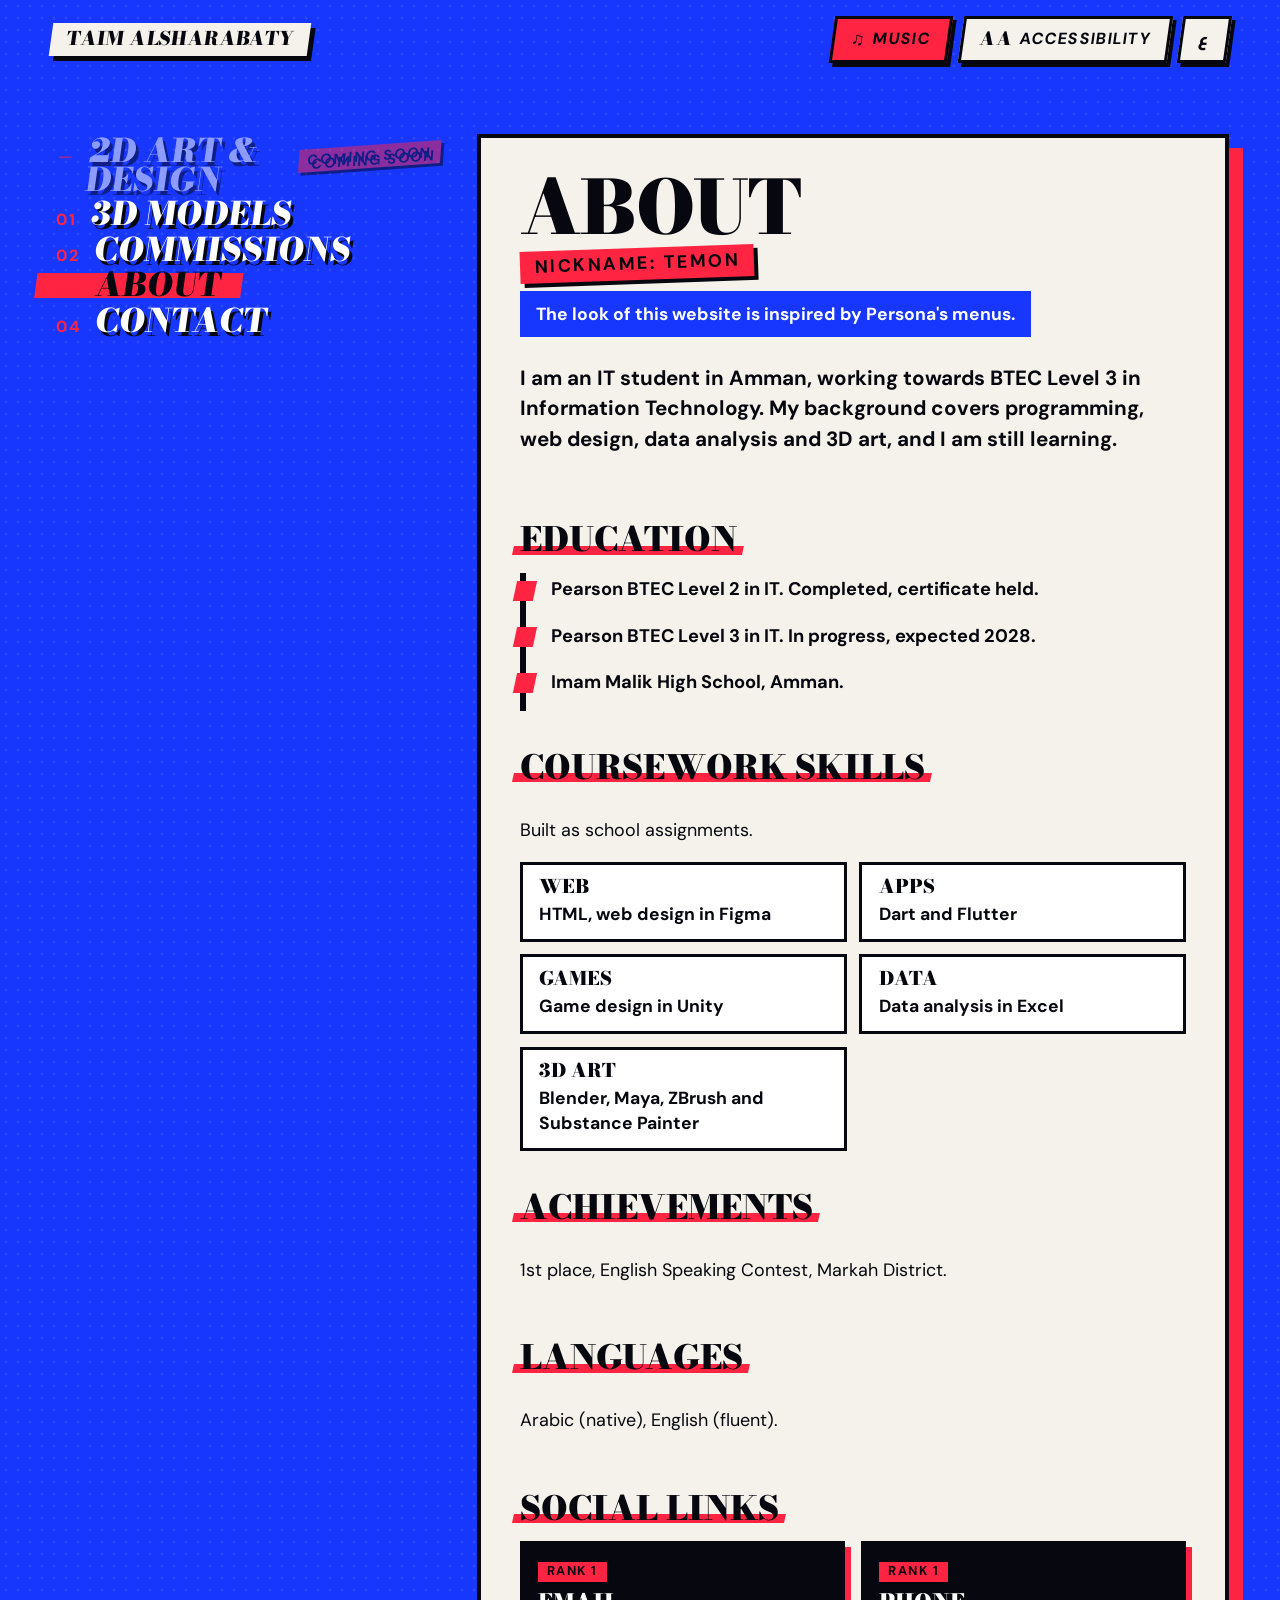
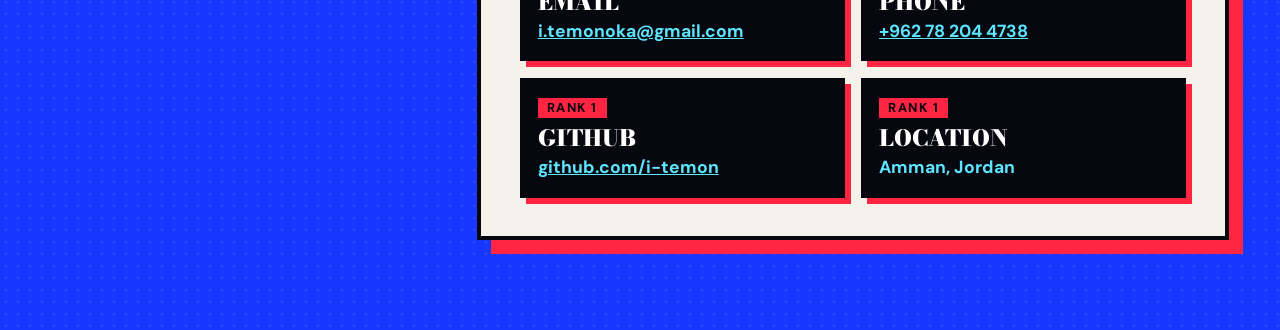
==== commit 6e3b44e6: "Add files via upload" ====
--- a/about.html
+++ b/about.html
@@ -38,7 +38,6 @@
 <div class="wipe-clip" aria-hidden="true"><div class="wipe"></div></div>
 <svg width="0" height="0" style="position:absolute" aria-hidden="true" focusable="false">
   <filter id="rough"><feTurbulence type="fractalNoise" baseFrequency="0.9" numOctaves="2" seed="4" result="grain"/><feDisplacementMap in="SourceGraphic" in2="grain" scale="3"/></filter>
-  <clipPath id="brush-clip"><path id="brush-shape" clip-rule="evenodd" d="M382 899.5 L353.5 899 L364.5 884 L376.5 870 L382.5 861 L394.5 847 L394.5 846 L401.5 839 L409.5 828 L432.5 802 L436.5 796 L443.5 789 L444 787.5 L447.5 785 L447.5 784 L460.5 770 L460.5 769 L465.5 765 L465.5 764 L471.5 758 L471.5 757 L485.5 743 L485.5 742 L487 741.5 L505.5 722 L505.5 721 L511 716.5 L512.5 714 L517 709.5 L518 709.5 L524 702.5 L525.5 702 L516 697.5 L511 690.5 L508 691.5 L505 694.5 L497 699.5 L493 703.5 L489 705.5 L465.5 726 L465.5 727 L470.5 732 L470.5 734 L473.5 740 L472.5 741 L472.5 743 L473.5 744 L470.5 750 L470.5 752 L465 757.5 L458 760.5 L451 760.5 L450 759.5 L447 759.5 L440 753.5 L426.5 769 L420.5 778 L414.5 784 L412.5 788 L402.5 800 L401.5 803 L388.5 819 L386.5 823 L382.5 827 L376.5 836 L370.5 842 L362.5 853 L342.5 874 L342.5 875 L334 883.5 L333 883.5 L327 890.5 L326 890.5 L316 899.5 L167 899.5 L166.5 898 L168.5 894 L170.5 884 L172.5 881 L172.5 879 L174.5 875 L174.5 872 L178.5 864 L178.5 862 L183.5 851 L183.5 849 L187.5 842 L190.5 832 L192.5 830 L199.5 815 L203.5 809 L203.5 807 L206.5 804 L206.5 802 L208.5 800 L209.5 797 L223.5 776 L230.5 768 L232.5 764 L248.5 746 L248.5 745 L260.5 733 L260.5 732 L292 701.5 L293 701.5 L307.5 688 L309.5 681 L315 675.5 L319 673.5 L323 673.5 L327 670.5 L341 656.5 L342 656.5 L367.5 631 L367.5 630 L376.5 621 L376.5 620 L392.5 602 L386.5 594 L386.5 592 L385.5 591 L385.5 585 L386.5 584 L379 579.5 L373.5 573 L372.5 567 L371.5 566 L372.5 565 L372.5 563 L371.5 562 L372.5 561 L373.5 556 L375.5 553 L381 547.5 L388 544.5 L395 544.5 L396 545.5 L401 546.5 L407.5 552 L410.5 557 L410.5 560 L411.5 561 L411.5 568 L409.5 572 L413 574.5 L425.5 557 L426.5 554 L434.5 543 L434.5 541 L437.5 538 L440.5 532 L444.5 527 L444.5 525 L447.5 522 L450.5 516 L454.5 511 L458.5 502 L468.5 487 L472.5 479 L476.5 474 L478.5 469 L492.5 449 L492.5 447 L496.5 443 L508.5 425 L513.5 420 L515.5 416 L520.5 411 L520.5 410 L535.5 394 L535.5 393 L557 372.5 L558 372.5 L574 358.5 L604 338.5 L611 335.5 L618 330.5 L620 330.5 L624 327.5 L628 326.5 L630 324.5 L640 320.5 L642 318.5 L644 318.5 L649 315.5 L651 315.5 L664 309.5 L666 309.5 L678 303.5 L689 300.5 L692 298.5 L703 295.5 L706 293.5 L714 291.5 L717 289.5 L725 287.5 L728 285.5 L739 282.5 L742 280.5 L750 278.5 L758 274.5 L771 270.5 L776 267.5 L778 267.5 L781 265.5 L788 263.5 L797 258.5 L799 258.5 L804 255.5 L806 255.5 L810 252.5 L814 251.5 L816 249.5 L820 248.5 L826 244.5 L828 244.5 L835 239.5 L839 238.5 L844 234.5 L846 234.5 L854 228.5 L856 228.5 L859 225.5 L865 222.5 L871 217.5 L877 214.5 L881 210.5 L888 206.5 L892 202.5 L896 200.5 L904 193.5 L909 190.5 L919 181.5 L924 178.5 L931 171.5 L937 167.5 L960 146.5 L967 141.5 L975 133.5 L980 130.5 L986 124.5 L992 120.5 L998 114.5 L999 114.5 L1009 105.5 L1013 103.5 L1017 99.5 L1021 97.5 L1032 88.5 L1035 87.5 L1042 81.5 L1048 78.5 L1057 71.5 L1059 71.5 L1064 67.5 L1076 61.5 L1079 58.5 L1081 58.5 L1086 54.5 L1091 53.5 L1093 51.5 L1105 45.5 L1107 45.5 L1109 43.5 L1114 42.5 L1118 39.5 L1131 35.5 L1134 33.5 L1139 32.5 L1150 27.5 L1152 27.5 L1159 24.5 L1162 24.5 L1165 22.5 L1168 22.5 L1172 20.5 L1175 20.5 L1182 17.5 L1189 16.5 L1193 14.5 L1196 14.5 L1201 12.5 L1204 12.5 L1205 11.5 L1209 11.5 L1210 10.5 L1213 10.5 L1218 8.5 L1222 8.5 L1227 6.5 L1237 5.5 L1238 4.5 L1241 4.5 L1246 2.5 L1257 1.5 L1261 -0.5 L1570.5 0 L1569 1.5 L1567 1.5 L1559 5.5 L1556 8.5 L1554 8.5 L1544 13.5 L1539 17.5 L1537 17.5 L1531 20.5 L1528 23.5 L1526 23.5 L1520 26.5 L1515 30.5 L1513 30.5 L1508 34.5 L1496 40.5 L1488 46.5 L1486 46.5 L1483 48.5 L1480.5 51 L1481.5 52 L1480.5 53 L1481.5 55 L1480.5 56 L1479.5 62 L1472 69.5 L1464 71.5 L1462 73.5 L1457 73.5 L1452 69.5 L1446 72.5 L1432.5 83 L1434.5 88 L1433.5 89 L1434.5 91 L1431.5 97 L1428 100.5 L1426 100.5 L1425 101.5 L1420 101.5 L1419 100.5 L1417 100.5 L1414 97.5 L1413 97.5 L1407 103.5 L1405 103.5 L1401 106.5 L1397 110.5 L1386 118.5 L1380 124.5 L1375 127.5 L1347 152.5 L1346 152.5 L1335 162.5 L1334 162.5 L1318.5 177 L1319 177.5 L1322 175.5 L1324 175.5 L1328 172.5 L1335 170.5 L1342 166.5 L1344 166.5 L1346 164.5 L1353 162.5 L1355 160.5 L1362 158.5 L1369 154.5 L1376 152.5 L1378 150.5 L1383 149.5 L1387 146.5 L1392 145.5 L1399 141.5 L1406 139.5 L1408 137.5 L1415 135.5 L1417 133.5 L1422 132.5 L1425 130.5 L1427 130.5 L1429 128.5 L1439 125.5 L1441 123.5 L1454 119.5 L1456 117.5 L1466 114.5 L1468 112.5 L1478 109.5 L1480 107.5 L1490 104.5 L1493 102.5 L1495 102.5 L1497 100.5 L1505 98.5 L1510 95.5 L1520 92.5 L1523 90.5 L1525 90.5 L1530 87.5 L1543 83.5 L1548 80.5 L1561 76.5 L1563 74.5 L1574 71.5 L1577 69.5 L1582 68.5 L1584 66.5 L1595 63.5 L1598 61.5 L1599.5 62 L1599 77.5 L1591 81.5 L1584 83.5 L1580 86.5 L1573 88.5 L1565 92.5 L1563 94.5 L1558 95.5 L1550 99.5 L1548 101.5 L1546 101.5 L1533 107.5 L1531 109.5 L1526 110.5 L1518 114.5 L1516 116.5 L1509 118.5 L1501 122.5 L1499 124.5 L1497 124.5 L1486 130.5 L1484 130.5 L1474 135.5 L1472 137.5 L1467 138.5 L1459 142.5 L1457 144.5 L1453 145.5 L1443 150.5 L1441 152.5 L1436 153.5 L1427 158.5 L1424.5 161 L1424.5 163 L1422.5 166 L1419 168.5 L1417 168.5 L1416 169.5 L1406 168.5 L1400 171.5 L1398 173.5 L1396 173.5 L1392 176.5 L1388 177.5 L1384 180.5 L1382 180.5 L1378 182.5 L1376 184.5 L1374 184.5 L1368 188.5 L1366 188.5 L1362 191.5 L1358 192.5 L1354 195.5 L1352 195.5 L1350 197.5 L1338 202.5 L1331 207.5 L1329 207.5 L1327 209.5 L1325 209.5 L1321 212.5 L1319 212.5 L1311 217.5 L1309 217.5 L1307 219.5 L1298 223.5 L1296 225.5 L1286 229.5 L1281 233.5 L1279 233.5 L1277 235.5 L1269 238.5 L1260 244.5 L1254 246.5 L1242 254.5 L1240 254.5 L1230 259.5 L1223 264.5 L1221 264.5 L1217 267.5 L1215 267.5 L1208 272.5 L1199 276.5 L1197 278.5 L1192 280.5 L1185 285.5 L1183 285.5 L1179 288.5 L1177 288.5 L1169 294.5 L1167 294.5 L1163 297.5 L1161 297.5 L1144 308.5 L1142 308.5 L1135 313.5 L1133 313.5 L1125 319.5 L1123 319.5 L1121 321.5 L1114 324.5 L1097 335.5 L1095 335.5 L1093 337.5 L1080 344.5 L1072 350.5 L1070 350.5 L1061 356.5 L1058 357.5 L1055 360.5 L1050 362.5 L1042 368.5 L1038 369.5 L1011 387.5 L1007 388.5 L1001 393.5 L996 395.5 L990 400.5 L985 402.5 L976 408.5 L973 411.5 L966 414.5 L955 422.5 L952 423.5 L880 471.5 L877 474.5 L861 484.5 L858 487.5 L848 493.5 L845 496.5 L815 516.5 L812 519.5 L804 524.5 L800 528.5 L796 530.5 L789 536.5 L782 540.5 L779 543.5 L770 549.5 L766 553.5 L751 563.5 L739 574.5 L735 576.5 L731 580.5 L727 582.5 L716 591.5 L712 593.5 L707 598.5 L693 608.5 L687 614.5 L683 616.5 L677 622.5 L672 625.5 L661 635.5 L657 637.5 L643 650.5 L639 652.5 L633 658.5 L627 662.5 L620 669.5 L619 669.5 L583 701.5 L582 701.5 L540 740.5 L539 740.5 L527 752.5 L526 752.5 L523 756.5 L522 756.5 L507 771.5 L506 771.5 L443.5 834 L449 835.5 L456 842.5 L458.5 849 L458.5 856 L455.5 862 L451 866.5 L444 869.5 L434 868.5 L424.5 860 L424.5 858 L423 855.5 L382 899.5ZM893.5 407 L899 402.5 L902 401.5 L904 399.5 L907 398.5 L910 395.5 L913 394.5 L916 391.5 L920 390.5 L947 372.5 L962 364.5 L968 359.5 L973 357.5 L978 353.5 L982 352.5 L987 348.5 L1002 340.5 L1007 336.5 L1012 334.5 L1013.5 333 L1010 333.5 L1005 336.5 L1003 336.5 L995 340.5 L993 340.5 L989 343.5 L982 345.5 L976 349.5 L966 353.5 L961 357.5 L957 358.5 L952 362.5 L948 363.5 L945 366.5 L940 368.5 L933 374.5 L926 378.5 L914 388.5 L909 391.5 L903 397.5 L902 397.5 L896 403.5 L895 403.5 L892.5 407 L893.5 407ZM546.5 681 L568.5 660 L567 659.5 L560 663.5 L558 663.5 L552 666.5 L550 668.5 L548 668.5 L542 671.5 L541.5 673 L543.5 675 L545.5 681 L546.5 681ZM1513 193.5 L1506 193.5 L1502.5 189 L1502.5 185 L1507 179.5 L1512 179.5 L1516.5 185 L1516.5 189 L1513 193.5ZM347 628.5 L339 628.5 L335.5 626 L332.5 621 L332.5 616 L333.5 615 L333.5 613 L338 608.5 L340 608.5 L341 607.5 L346 607.5 L351 610.5 L353.5 614 L353.5 616 L354.5 617 L353.5 618 L354.5 619 L353.5 620 L353.5 622 L352.5 624 L347 628.5ZM159 733.5 L154 733.5 L149 731.5 L145.5 728 L143.5 723 L143.5 718 L145.5 714 L152 708.5 L161 708.5 L163 709.5 L167.5 714 L167.5 716 L169.5 720 L168.5 721 L169.5 722 L167.5 727 L162 732.5 L160 732.5 L159 733.5ZM114 892.5 L106 892.5 L101.5 888 L100.5 881 L101.5 880 L101.5 878 L106 873.5 L114 873.5 L117 875.5 L119.5 879 L119.5 881 L120.5 882 L119.5 883 L120.5 884 L119.5 885 L119.5 887 L117.5 890 L114 892.5Z"/></clipPath>
 </svg>
 <p class="live" id="live" aria-live="polite"></p>
 <header class="top">
@@ -52,31 +51,33 @@
 <div id="app" tabindex="-1">
 <section class="view" data-view="home" id="view-home" hidden>
 <div class="home">
-  <div class="ink" role="img" aria-label="A brush-shaped window with moving water inside"></div>
+  <div class="ink" aria-hidden="true"></div>
   <div class="hero">
     <canvas id="gtr-hero" role="img" aria-label="Interactive wireframe 3D model of my Nissan GT-R R35. Drag to turn it."></canvas>
   </div>
   <main class="stage">
     <section class="masthead">
-      <p class="name">Taim Alsharabaty</p>
+      <p class="issue"><span data-i18n="issue">Issue 01</span><span>2026</span></p>
+      <p class="name"><span class="n1">Taim</span><span class="n2">Alsharabaty</span></p>
       <p class="intro" data-i18n="intro">IT student in Amman, completing BTEC Level 3 in Information Technology. I also model in 3D and design in 2D.</p>
     </section>
-    <nav class="menu" aria-label="Main menu"><ul><li><span class="item is-off" aria-disabled="true"><span data-i18n="m_art">2D Art &amp; Design</span><span class="stamp" data-i18n="stamp">Coming soon</span></span></li><li><a class="item" href="models.html" aria-current="page" data-i18n="m_3d" data-desc="d_3d" data-desc-en="A GT-R model, a character commission and a hand study in wireframe.">3D Models</a></li><li><a class="item" href="commissions.html" data-i18n="m_comm" data-desc="d_comm" data-desc-en="Characters, props, game-ready assets and 2D illustration.">Commissions</a></li><li><a class="item" href="about.html" data-i18n="m_about" data-desc="d_about" data-desc-en="Education, coursework skills and achievements.">About</a></li><li><a class="item" href="about.html#contact" data-i18n="m_contact" data-desc="d_contact" data-desc-en="Email, phone and location.">Contact</a></li></ul></nav>
+    <nav class="menu" aria-label="Main menu"><ul><li><span class="item is-off" aria-disabled="true"><span class="no" aria-hidden="true">&mdash;</span><span data-i18n="m_art">2D Art &amp; Design</span><span class="stamp" data-i18n="stamp">Coming soon</span></span></li><li><a class="item" href="models.html" data-desc="d_3d" data-desc-en="A GT-R model, a character commission and a hand study."><span class="no" aria-hidden="true">01</span><span data-i18n="m_3d">3D Models</span></a></li><li><a class="item" href="commissions.html" data-desc="d_comm" data-desc-en="Characters, props, game-ready assets and graphic design."><span class="no" aria-hidden="true">02</span><span data-i18n="m_comm">Commissions</span></a></li><li><a class="item" href="about.html" data-desc="d_about" data-desc-en="Education, coursework skills and achievements."><span class="no" aria-hidden="true">03</span><span data-i18n="m_about">About</span></a></li><li><a class="item" href="about.html#contact" data-desc="d_contact" data-desc-en="Email, phone and location."><span class="no" aria-hidden="true">04</span><span data-i18n="m_contact">Contact</span></a></li></ul></nav>
     <div class="stats">
       <p class="stat"><span data-i18n="stat_comm">Commissions completed</span><strong data-i18n="stat_comm_v">About 7</strong></p>
       <p class="stat"><span data-i18n="stat_3d">Years making 3D art</span><strong data-i18n="stat_3d_v">2</strong></p>
     </div>
   </main>
   <div class="ink-layer"></div>
-</div>
+  <div class="ticker" aria-hidden="true"><div class="ticker-track"><span data-i18n="marquee">3D ARTIST ✦ BLENDER ✦ MAYA ✦ ZBRUSH ✦ SUBSTANCE PAINTER ✦ AMMAN, JORDAN ✦ IT STUDENT ✦ BTEC LEVEL 3 ✦ </span><span data-i18n="marquee">3D ARTIST ✦ BLENDER ✦ MAYA ✦ ZBRUSH ✦ SUBSTANCE PAINTER ✦ AMMAN, JORDAN ✦ IT STUDENT ✦ BTEC LEVEL 3 ✦ </span></div></div>
 <footer class="command">
-  <p class="desc" id="desc" aria-live="off">A GT-R model, a character commission and a hand study in wireframe.</p>
+  <p class="desc" id="desc" aria-live="off">A GT-R model, a character commission and a hand study.</p>
   <p class="keys"><kbd>&uarr;</kbd><kbd>&darr;</kbd><span data-i18n="sel">Select</span><kbd>Enter</kbd><span data-i18n="open">Open</span></p>
 </footer>
+</div>
 </section>
 <section class="view" data-view="models" id="view-models" hidden>
 <main class="page">
-  <nav class="menu" aria-label="Main menu"><ul><li><span class="item is-off" aria-disabled="true"><span data-i18n="m_art">2D Art &amp; Design</span><span class="stamp" data-i18n="stamp">Coming soon</span></span></li><li><a class="item" href="models.html" aria-current="page" data-i18n="m_3d" data-desc="d_3d" data-desc-en="A GT-R model, a character commission and a hand study in wireframe.">3D Models</a></li><li><a class="item" href="commissions.html" data-i18n="m_comm" data-desc="d_comm" data-desc-en="Characters, props, game-ready assets and 2D illustration.">Commissions</a></li><li><a class="item" href="about.html" data-i18n="m_about" data-desc="d_about" data-desc-en="Education, coursework skills and achievements.">About</a></li><li><a class="item" href="about.html#contact" data-i18n="m_contact" data-desc="d_contact" data-desc-en="Email, phone and location.">Contact</a></li></ul></nav>
+  <nav class="menu" aria-label="Main menu"><ul><li><span class="item is-off" aria-disabled="true"><span class="no" aria-hidden="true">&mdash;</span><span data-i18n="m_art">2D Art &amp; Design</span><span class="stamp" data-i18n="stamp">Coming soon</span></span></li><li><a class="item" href="models.html" aria-current="page" data-desc="d_3d" data-desc-en="A GT-R model, a character commission and a hand study."><span class="no" aria-hidden="true">01</span><span data-i18n="m_3d">3D Models</span></a></li><li><a class="item" href="commissions.html" data-desc="d_comm" data-desc-en="Characters, props, game-ready assets and graphic design."><span class="no" aria-hidden="true">02</span><span data-i18n="m_comm">Commissions</span></a></li><li><a class="item" href="about.html" data-desc="d_about" data-desc-en="Education, coursework skills and achievements."><span class="no" aria-hidden="true">03</span><span data-i18n="m_about">About</span></a></li><li><a class="item" href="about.html#contact" data-desc="d_contact" data-desc-en="Email, phone and location."><span class="no" aria-hidden="true">04</span><span data-i18n="m_contact">Contact</span></a></li></ul></nav>
   <article class="panel">
 <h1 class="panel-title" data-i18n="m_3d">3D Models</h1>
 <p class="lead" data-i18n="models_lead">Three models in wireframe: a car from a personal project, a character I made for a commission, and a hand study in Blender.</p>
@@ -99,7 +100,7 @@
 </section>
 <section class="view" data-view="commissions" id="view-commissions" hidden>
 <main class="page">
-  <nav class="menu" aria-label="Main menu"><ul><li><span class="item is-off" aria-disabled="true"><span data-i18n="m_art">2D Art &amp; Design</span><span class="stamp" data-i18n="stamp">Coming soon</span></span></li><li><a class="item" href="models.html" data-i18n="m_3d" data-desc="d_3d" data-desc-en="A GT-R model, a character commission and a hand study in wireframe.">3D Models</a></li><li><a class="item" href="commissions.html" aria-current="page" data-i18n="m_comm" data-desc="d_comm" data-desc-en="Characters, props, game-ready assets and 2D illustration.">Commissions</a></li><li><a class="item" href="about.html" data-i18n="m_about" data-desc="d_about" data-desc-en="Education, coursework skills and achievements.">About</a></li><li><a class="item" href="about.html#contact" data-i18n="m_contact" data-desc="d_contact" data-desc-en="Email, phone and location.">Contact</a></li></ul></nav>
+  <nav class="menu" aria-label="Main menu"><ul><li><span class="item is-off" aria-disabled="true"><span class="no" aria-hidden="true">&mdash;</span><span data-i18n="m_art">2D Art &amp; Design</span><span class="stamp" data-i18n="stamp">Coming soon</span></span></li><li><a class="item" href="models.html" data-desc="d_3d" data-desc-en="A GT-R model, a character commission and a hand study."><span class="no" aria-hidden="true">01</span><span data-i18n="m_3d">3D Models</span></a></li><li><a class="item" href="commissions.html" aria-current="page" data-desc="d_comm" data-desc-en="Characters, props, game-ready assets and graphic design."><span class="no" aria-hidden="true">02</span><span data-i18n="m_comm">Commissions</span></a></li><li><a class="item" href="about.html" data-desc="d_about" data-desc-en="Education, coursework skills and achievements."><span class="no" aria-hidden="true">03</span><span data-i18n="m_about">About</span></a></li><li><a class="item" href="about.html#contact" data-desc="d_contact" data-desc-en="Email, phone and location."><span class="no" aria-hidden="true">04</span><span data-i18n="m_contact">Contact</span></a></li></ul></nav>
   <article class="panel">
 <h1 class="panel-title" data-i18n="m_comm">Commissions</h1>
 <p class="lead" data-i18n="comm_lead">The work I take on, how a request starts, and what to send me.</p>
@@ -109,7 +110,7 @@
   <li data-i18n="svc_2">Props and environments</li>
   <li data-i18n="svc_3">Game-ready assets</li>
   <li data-i18n="svc_4">Hard-surface models: weapons and vehicles</li>
-  <li data-i18n="svc_5">2D illustration</li>
+  <li class="closed"><span data-i18n="svc_5">2D illustration</span><span class="closed-tag" data-i18n="svc_closed">Not open for commissions</span></li>
   <li data-i18n="svc_6">Graphic design</li>
 </ul>
 <h2 data-i18n="proc_h">How a commission starts</h2>
@@ -131,7 +132,7 @@
 </section>
 <section class="view" data-view="about" id="view-about">
 <main class="page">
-  <nav class="menu" aria-label="Main menu"><ul><li><span class="item is-off" aria-disabled="true"><span data-i18n="m_art">2D Art &amp; Design</span><span class="stamp" data-i18n="stamp">Coming soon</span></span></li><li><a class="item" href="models.html" data-i18n="m_3d" data-desc="d_3d" data-desc-en="A GT-R model, a character commission and a hand study in wireframe.">3D Models</a></li><li><a class="item" href="commissions.html" data-i18n="m_comm" data-desc="d_comm" data-desc-en="Characters, props, game-ready assets and 2D illustration.">Commissions</a></li><li><a class="item" href="about.html" aria-current="page" data-i18n="m_about" data-desc="d_about" data-desc-en="Education, coursework skills and achievements.">About</a></li><li><a class="item" href="about.html#contact" data-i18n="m_contact" data-desc="d_contact" data-desc-en="Email, phone and location.">Contact</a></li></ul></nav>
+  <nav class="menu" aria-label="Main menu"><ul><li><span class="item is-off" aria-disabled="true"><span class="no" aria-hidden="true">&mdash;</span><span data-i18n="m_art">2D Art &amp; Design</span><span class="stamp" data-i18n="stamp">Coming soon</span></span></li><li><a class="item" href="models.html" data-desc="d_3d" data-desc-en="A GT-R model, a character commission and a hand study."><span class="no" aria-hidden="true">01</span><span data-i18n="m_3d">3D Models</span></a></li><li><a class="item" href="commissions.html" data-desc="d_comm" data-desc-en="Characters, props, game-ready assets and graphic design."><span class="no" aria-hidden="true">02</span><span data-i18n="m_comm">Commissions</span></a></li><li><a class="item" href="about.html" aria-current="page" data-desc="d_about" data-desc-en="Education, coursework skills and achievements."><span class="no" aria-hidden="true">03</span><span data-i18n="m_about">About</span></a></li><li><a class="item" href="about.html#contact" data-desc="d_contact" data-desc-en="Email, phone and location."><span class="no" aria-hidden="true">04</span><span data-i18n="m_contact">Contact</span></a></li></ul></nav>
   <article class="panel">
 <h1 class="panel-title" data-i18n="m_about">About</h1>
 <p class="nickname" data-i18n="nick">Nickname: Temon</p>
@@ -150,7 +151,7 @@
   <div><dt data-i18n="sk_app">Apps</dt><dd data-i18n="sk_app_v">Dart and Flutter</dd></div>
   <div><dt data-i18n="sk_game">Games</dt><dd data-i18n="sk_game_v">Game design in Unity</dd></div>
   <div><dt data-i18n="sk_data">Data</dt><dd data-i18n="sk_data_v">Data analysis in Excel</dd></div>
-  <div><dt data-i18n="sk_3d">3D art</dt><dd data-i18n="sk_3d_v">Blender, Maya, ZBrush, Substance Painter and 3ds Max</dd></div>
+  <div><dt data-i18n="sk_3d">3D art</dt><dd data-i18n="sk_3d_v">Blender, Maya, ZBrush and Substance Painter</dd></div>
 </dl>
 <h2 data-i18n="ach_h">Achievements</h2>
 <p data-i18n="ach_1">1st place, English Speaking Contest, Markah District.</p>
--- a/assets/style.css
+++ b/assets/style.css
@@ -1,438 +1,311 @@
-/* Taim Alsharabaty portfolio. An original design inspired by painted, tilted, high-contrast menus:
-   a painted teal and red backdrop, serif labels on slanted splashes, brush-shaped water, and a red page wipe. */
-
+/* Taim Alsharabaty portfolio, magazine-cover design: cobalt, navy, paper, black and one hot red.
+   An original design, inspired by bold graphic posters and game menus. Sizes scale with the screen. */
 :root {
-  --ink: #0c0c0c;
-  --cream: #f3efe2;
+  --cobalt: #1737ff;
+  --navy: #07154d;
+  --ink: #07070f;
+  --paper: #f4f2ea;
   --white: #ffffff;
-  --red: #e0243f;
-  --teal: #2aa9a6;
-  --display: "Bodoni Moda", "Didot", "Bodoni 72", Georgia, serif;
-  --body: "DM Sans", system-ui, sans-serif;
-  --skew: skewX(-6deg);
-  /* Menu colours. Inside the brush-shaped water the ink layer swaps these, so labels invert over the water. */
-  --fg: var(--white);
-  --fg-current: var(--ink);
-  --shadow: var(--ink);
-  --splash: var(--red);
-}
-:lang(ar) {
-  --display: "Cairo", "Segoe UI", Tahoma, sans-serif;
-  --body: "Cairo", system-ui, sans-serif;
-  --skew: skewX(-3deg);
-}
-
-/* ---------- Base ---------- */
+  --red: #ff2442;
+  --sky: #5ce6ff;
+  --fg: var(--red);
+  --display: "Bodoni Moda", Didot, Georgia, serif;
+  --body: "DM Sans", Arial, sans-serif;
+  --arabic: "Cairo", Tahoma, sans-serif;
+  --slant: skewX(-8deg);
+  --window: polygon(36% 0, 100% 0, 100% 100%, 22% 100%);
+  --slash: polygon(33% 0, 36% 0, 22% 100%, 19% 100%);
+}
 *, *::before, *::after { box-sizing: border-box; }
+html { font-size: 112%; background: var(--navy); }
+body { margin: 0; min-height: 100vh; overflow-x: hidden; color: var(--white); background: var(--navy); font-family: var(--body); font-weight: 500; line-height: 1.45; -webkit-font-smoothing: antialiased; }
+html[lang="ar"] body { font-family: var(--arabic); }
 [hidden] { display: none !important; }
-html { scroll-behavior: smooth; font-size: 121%; }
-body {
-  margin: 0;
-  min-height: 100svh;
-  overflow-x: hidden;
-  color: var(--ink);
-  font: 400 1rem/1.6 var(--body);
-  background: linear-gradient(160deg, var(--teal), #0f5a63 60%, var(--red));
-}
 a { color: inherit; }
-:focus-visible { outline: 3px solid var(--ink); outline-offset: 4px; }
-:lang(ar) * { letter-spacing: 0 !important; }
-#bg { position: fixed; inset: 0; z-index: -1; display: block; width: 100%; height: 100%; }
-
-/* ---------- Top bar ---------- */
-.top {
-  position: fixed; inset: 0 0 auto 0; z-index: 8; pointer-events: none;
-  display: flex; justify-content: space-between; align-items: center; gap: 1rem;
-  padding: calc(0.8rem + env(safe-area-inset-top, 0px)) 1.2rem 0.8rem;
-}
+button { font: inherit; }
+:focus-visible { outline: 3px solid var(--sky); outline-offset: 3px; }
+
+/* Skip link and screen-reader box */
+.skip { position: absolute; left: -999px; top: 0; z-index: 100; padding: .5rem 1rem; background: var(--paper); color: var(--ink); font-weight: 900; }
+.skip:focus { left: .5rem; top: .5rem; }
+.live { position: absolute; width: 1px; height: 1px; margin: -1px; overflow: hidden; clip: rect(0 0 0 0); clip-path: inset(50%); white-space: nowrap; }
+
+/* Top bar */
+.top { position: fixed; top: 0; left: 0; right: 0; z-index: 20; display: flex; align-items: center; justify-content: space-between; gap: 1rem; padding: .9rem 4vw; pointer-events: none; }
 .top > * { pointer-events: auto; }
-.top-tools { display: flex; gap: 0.6rem; }
-.brand, .palbtn, .lang {
-  display: inline-flex; align-items: center; gap: 0.5rem; padding: 0.45rem 0.9rem;
-  border: 2px solid var(--ink); background: var(--cream); color: var(--ink);
-  font: 900 0.95rem/1 var(--display); text-decoration: none; text-transform: uppercase; cursor: pointer;
-  box-shadow: 4px 4px 0 var(--ink); transition: transform 0.15s, box-shadow 0.15s;
-}
-.brand:hover, .palbtn:hover, .lang:hover { transform: translate(-2px, -2px); box-shadow: 6px 6px 0 var(--ink); }
-.palbtn kbd { padding: 0.05rem 0.4rem; border: 2px solid var(--ink); background: var(--white); font: 700 0.8rem/1 var(--body); }
-.lang { min-width: 3rem; justify-content: center; text-transform: none; }
-:lang(ar) .brand, :lang(ar) .palbtn { text-transform: none; }
-
-/* ---------- Painted water: the brush-shaped window ---------- */
-.ink {
-  background-color: var(--red);
-  background-image: url(caustics.png), url(caustics.png);
-  background-size: 360px, 240px;
-  background-blend-mode: screen;
-  clip-path: url(#brush-clip);
-}
-
-/* ---------- Home ---------- */
-.home { position: relative; isolation: isolate; min-height: 100svh; overflow: hidden; }
-.home > .ink { position: absolute; inset: 0; z-index: 1; pointer-events: none; }
-.home > .ink-layer {
-  position: absolute; inset: 0; z-index: 4; pointer-events: none;
-  clip-path: url(#brush-clip);
-  --fg: var(--ink); --fg-current: var(--white); --shadow: var(--white);
-}
-.home > .hero { position: absolute; z-index: 2; top: 2vh; right: -3vw; width: min(72.6vw, 1041px); height: 96vh; }
-.hero canvas { display: block; width: 100%; height: 100%; cursor: grab; outline: none; }
-.hero canvas.grabbing { cursor: grabbing; }
-.hero canvas:focus-visible { outline: 3px solid var(--ink); outline-offset: -8px; }
-.hero-cap {
-  position: absolute; left: 1rem; bottom: 1rem; margin: 0; padding: 0.35rem 0.7rem;
-  background: var(--cream); border: 2px solid var(--ink); font: 700 0.9rem/1.3 var(--body);
-}
-
-/* The stage is laid out once for the page and once more, inverted, inside the ink layer. */
-.stage {
-  position: relative; z-index: 3; min-height: 100svh; pointer-events: none;
-  display: grid; grid-template-columns: minmax(0, 1fr) minmax(0, 1fr); grid-template-rows: auto minmax(0, 1fr) auto;
-  padding: 5.5rem 6.05vw 5rem;
-}
-.masthead { grid-column: 1; grid-row: 1; align-self: start; display: grid; justify-items: start; gap: 0.9rem; }
-.name {
-  margin: 0; font: 900 clamp(1.8rem, 4.36vw, 3rem)/1 var(--display); letter-spacing: 0.04em; text-transform: uppercase;
-  color: var(--fg); text-shadow: 0 0.06em 0 var(--shadow);
-}
-.intro {
-  margin: 0; max-width: 36ch; padding: 0.6rem 0.9rem; background: var(--cream); color: var(--ink);
-  border: 2px solid var(--ink); font: 700 0.98rem/1.5 var(--body);
-}
-
-/* ---------- The menu: tilted serif labels on slanted splashes ---------- */
-.menu { grid-column: 1; grid-row: 2; align-self: center; }
-.stage .menu { margin-top: 3.4rem; }   /* keeps the first label clear of the intro box */
-.menu ul {
-  list-style: none; margin: 0; padding: 0; display: grid; gap: 0.05em;
-  transform: rotate(-9deg); transform-origin: 0 50%;
-}
-.menu li:nth-child(even) { margin-inline-start: 2.6em; }
-.item {
-  position: relative; isolation: isolate; display: inline-block; padding: 0.04em 0.32em 0.12em;
-  font: 900 clamp(1.8rem, 4.11vw, 3.1rem)/1.02 var(--display); text-transform: uppercase; letter-spacing: 0.01em; white-space: nowrap;
-  color: var(--fg); text-decoration: none; text-shadow: 0 0.05em 0 var(--shadow);
-  transform: var(--skew); pointer-events: auto; transition: color 0.2s, transform 0.2s, text-shadow 0.2s;
-}
-.item::before {
-  content: ""; position: absolute; inset: 0 -0.18em; z-index: -1; background: var(--splash);
-  clip-path: polygon(3% 10%, 17% 3%, 31% 8%, 46% 1%, 60% 7%, 77% 0%, 94% 6%, 100% 22%, 96% 38%, 100% 60%,
-                     93% 80%, 98% 96%, 82% 100%, 66% 92%, 49% 100%, 33% 93%, 16% 100%, 4% 92%, 0% 74%, 4% 56%, 0% 36%);
-  opacity: 0; transform: scale(0.92); transition: opacity 0.2s, transform 0.25s cubic-bezier(0.2, 0.9, 0.2, 1.2);
-}
-a.item.is-current::before, a.item:hover::before, a.item:focus-visible::before, a.item.hot::before { opacity: 1; transform: scale(1); }
-a.item.is-current, a.item:hover, a.item:focus-visible, a.item.hot { color: var(--fg-current); text-shadow: none; }
-a.item:hover, a.item:focus-visible, a.item.hot { transform: var(--skew) translateX(0.25em); }
-.item.is-off > span:first-child { opacity: 0.55; }
-.stamp {
-  position: absolute; right: -0.6em; top: -0.35em; z-index: 2; pointer-events: none; white-space: nowrap;
-  padding: 0.2em 0.5em 0.16em; background: var(--cream); color: var(--red); border: 0.07em solid var(--red);
-  font: 900 0.36em/1 var(--display); letter-spacing: 0.12em; text-transform: uppercase;
-  transform: rotate(-10deg); filter: url(#rough); box-shadow: 0 0 0 0.06em var(--cream);
-}
-
-.stats { grid-column: 2; grid-row: 3; justify-self: end; align-self: end; display: grid; gap: 0.45rem; min-width: min(20rem, 90vw); }
-.stat {
-  margin: 0; display: flex; justify-content: space-between; align-items: baseline; gap: 1rem;
-  padding: 0.45rem 0.8rem; background: var(--cream); color: var(--ink); border-inline-start: 0.45rem solid var(--red);
-  font: 700 0.95rem/1.25 var(--body);
-}
-.stat strong { font: 900 1.5rem/1 var(--display); white-space: nowrap; }
-
-/* ---------- Command bar (home): description on the left, keys on the right ---------- */
-.command {
-  position: fixed; inset: auto 0 0 0; z-index: 8; display: flex; flex-wrap: wrap; justify-content: space-between; align-items: center;
-  gap: 0.6rem 1rem; padding: 0.7rem 1.2rem calc(0.7rem + env(safe-area-inset-bottom, 0px));
-  background: var(--cream); border-top: 3px solid var(--ink);
-}
-.desc { margin: 0; max-width: 60ch; padding: 0.45rem 0.9rem; background: var(--ink); color: var(--cream); font: 700 0.98rem/1.3 var(--body); }
-.keys { margin: 0; display: flex; align-items: center; gap: 0.5rem; font: 700 0.95rem/1 var(--body); }
-kbd {
-  display: inline-grid; place-items: center; min-width: 1.9rem; height: 1.9rem; padding: 0 0.45rem;
-  border: 2px solid var(--ink); border-radius: 999px; background: var(--white); font: 700 0.85rem/1 var(--body);
-}
-
-/* ---------- Inner pages: the same menu on the left, a cream panel on the right ---------- */
-.page {
-  position: relative; z-index: 2; min-height: 100svh; max-width: 82rem; margin: 0 auto;
-  display: grid; grid-template-columns: minmax(14rem, 20rem) minmax(0, 1fr); gap: 2.4rem; align-items: start;
-  padding: 6.5rem 6.05vw 5rem;
-}
-.page .menu { grid-column: 1; grid-row: 1; position: sticky; top: 6rem; align-self: start; }
-.page .menu ul { transform: rotate(-4deg); }
-.page .menu .item { font-size: clamp(1.5rem, 2.66vw, 2.2rem); }
-.panel {
-  grid-column: 2; grid-row: 1; background: var(--cream); color: var(--ink);
-  border: 3px solid var(--ink); box-shadow: 12px 12px 0 var(--ink); padding: clamp(1.4rem, 3.63vw, 2.6rem);
-}
-.panel-title { margin: 0 0 1.1rem; font: 900 clamp(2.4rem, 6.29vw, 4.2rem)/0.95 var(--display); text-transform: uppercase; }
-.panel h2 { margin: 2.2rem 0 0.9rem; font: 900 1.55rem/1.15 var(--display); text-transform: uppercase; }
-.panel p { margin: 0 0 0.9rem; max-width: 64ch; }
-.lead { font: 700 1.2rem/1.55 var(--body); }
-
-/* 3D viewers */
-.viewers { display: grid; gap: 1.6rem; margin-top: 1.6rem; }
-.viewer { position: relative; margin: 0; border: 3px solid var(--ink); background: var(--ink); }
-.viewer canvas { display: block; width: 100%; height: clamp(315px, 50.82vw, 508px); cursor: grab; outline: none; }
+.brand { display: inline-block; padding: .4rem .9rem; background: var(--paper); color: var(--ink); font: 900 1.05rem/1 var(--display); text-transform: uppercase; letter-spacing: .02em; text-decoration: none; transform: var(--slant); box-shadow: 5px 5px 0 var(--ink); }
+.top-tools { display: flex; align-items: center; gap: .6rem; }
+.tool, .lang { display: inline-flex; align-items: center; gap: .4rem; min-height: 2.6rem; padding: .45rem .9rem; border: 3px solid var(--ink); background: var(--paper); color: var(--ink); font: 900 .9rem/1 var(--body); text-transform: uppercase; letter-spacing: .08em; cursor: pointer; transform: var(--slant); box-shadow: 4px 4px 0 var(--ink); transition: transform .15s ease, box-shadow .15s ease; }
+.tool[aria-pressed="true"] { background: var(--red); }
+.tool:hover, .lang:hover { transform: var(--slant) translate(-2px, -2px); box-shadow: 7px 7px 0 var(--ink); }
+.lang { min-width: 2.6rem; justify-content: center; font-family: var(--arabic); }
+.ico { font: 900 1rem/1 var(--display); }
+
+/* The opening: the name on black, a red slash sweeps across, then the cover appears */
+.opening { position: fixed; inset: 0; z-index: 60; display: grid; place-items: center; overflow: hidden; background: var(--ink); transition: opacity .5s ease, transform .5s ease; }
+.opening::before { content: ""; position: absolute; inset: 0; background: var(--red); clip-path: polygon(0 40%, 100% 22%, 100% 52%, 0 72%); animation: sweep 1.2s cubic-bezier(.7, 0, .2, 1) .15s both; }
+.opening-name { position: relative; margin: 0; font: 900 clamp(4.5rem, 17vw, 16rem)/.8 var(--display); text-transform: uppercase; text-align: center; }
+.opening-name .l1 { display: block; color: var(--paper); }
+.opening-name .l2 { display: block; margin-top: .25em; font-size: 34%; color: var(--ink); letter-spacing: .14em; }
+.opening .ch { display: inline-block; animation: chIn .7s cubic-bezier(.2, .8, .2, 1) both; animation-delay: calc(var(--i, 0) * 45ms + .2s); }
+.opening.leaving { opacity: 0; transform: scale(1.04); pointer-events: none; }
+.opening-skip { position: absolute; right: 4vw; bottom: 4vh; padding: .6rem 1rem; border: 3px solid var(--paper); background: transparent; color: var(--paper); font-weight: 900; text-transform: uppercase; letter-spacing: .1em; cursor: pointer; }
+@keyframes sweep { from { transform: translateX(-100%); } to { transform: translateX(0); } }
+@keyframes chIn { from { opacity: 0; transform: translateY(40%) skewX(-12deg); filter: blur(6px); } to { opacity: 1; transform: none; filter: none; } }
+@keyframes rise { from { opacity: 0; transform: translateY(24px) skewX(-6deg); } to { opacity: 1; transform: none; } }
+@keyframes fadeIn { from { opacity: 0; } to { opacity: 1; } }
+@keyframes marquee { to { transform: translateX(-50%); } }
+@keyframes drift { to { background-position: 240px 120px; } }
+
+/* Home: the cover. A black window cuts across the cobalt page; the car lives inside it. */
+.home { position: relative; height: 100vh; min-height: 720px; overflow: hidden; isolation: isolate; }
+.home::before { content: ""; position: absolute; inset: 0; z-index: 0; background: var(--red); clip-path: var(--slash); }
+.ink { position: absolute; inset: 0; z-index: 1; clip-path: var(--window); background-color: var(--ink); background-image: radial-gradient(rgba(244, 242, 234, .12) 1.2px, transparent 1.7px); background-size: 12px 12px; animation: drift 40s linear infinite; }
+.hero { position: absolute; z-index: 2; top: 25vh; right: 9vw; width: min(35vw, 60vh); aspect-ratio: 1 / 1; transform: scale(calc(1 + var(--beat) * .012)); animation: fadeIn 1.2s .2s both; }
+.hero canvas { display: block; width: 100%; height: 100%; }
+.stage { position: absolute; inset: 0; z-index: 3; pointer-events: none; }
+.stage > * { pointer-events: auto; animation: rise .8s cubic-bezier(.2, .8, .2, 1) both; }
+.stage > .stats { pointer-events: none; }
+.stage > .masthead { animation-delay: .1s; }
+.stage > .menu { animation-delay: .25s; }
+.stage > .stats { animation-delay: .4s; }
+.masthead { position: absolute; left: 6vw; top: 13vh; width: min(48vw, 44rem); }
+.issue { display: flex; align-items: center; gap: .7rem; margin: 0 0 .7rem; font: 900 .95rem/1 var(--body); letter-spacing: .24em; text-transform: uppercase; }
+.issue span:first-child { padding: .3rem .6rem; background: var(--red); color: var(--ink); transform: var(--slant); }
+.name { margin: 0; font: 900 clamp(4.2rem, 10.2vw, 11.5rem)/.8 var(--display); text-transform: uppercase; letter-spacing: -.02em; color: var(--white); text-shadow: 6px 6px 0 var(--ink); }
+.name span { display: block; animation: rise .9s cubic-bezier(.2, .8, .2, 1) both; }
+.name .n2 { font-size: 62%; color: var(--paper); letter-spacing: -.01em; animation-delay: .12s; }
+.intro { max-width: 25rem; margin: 1.4rem 0 0; padding: 1rem 1.2rem; background: var(--paper); color: var(--ink); border: 3px solid var(--ink); font: 700 1.02rem/1.45 var(--body); transform: rotate(-1.5deg); box-shadow: 8px 8px 0 var(--red); }
+
+/* The menu: huge tilted serif labels, numbered, with a red slash that jumps on hover */
+.menu ul { list-style: none; margin: 0; padding: 0; }
+.menu li { margin: 0; }
+.menu .item { position: relative; isolation: isolate; display: inline-flex; align-items: baseline; gap: .7rem; padding: .05em .2em; color: var(--white); font: 900 clamp(2.6rem, 4.6vw, 4.9rem)/.92 var(--display); text-transform: uppercase; text-decoration: none; text-shadow: 4px 4px 0 var(--ink); transform: var(--slant); transition: transform .2s ease, color .2s ease; }
+.menu .item::before { content: ""; position: absolute; z-index: -1; left: -.45em; right: -.45em; top: 14%; bottom: 10%; background: var(--red); transform: scaleX(0); transform-origin: left center; transition: transform .25s ease; }
+.menu .no { font: 900 .9rem/1 var(--body); letter-spacing: .14em; color: var(--red); text-shadow: none; transform: skewX(8deg); }
+.menu .item:hover, .menu .item:focus-visible, .menu .item.hot { transform: var(--slant) translateX(14px); }
+.menu .item:hover::before, .menu .item:focus-visible::before, .menu .item.hot::before, .menu .item[aria-current="page"]::before { transform: scaleX(1); }
+.menu .item[aria-current="page"] { color: var(--ink); text-shadow: none; }
+.menu .is-off { pointer-events: none; opacity: .5; }
+.stamp { display: inline-block; margin-left: .6rem; padding: .25rem .5rem; background: var(--red); color: var(--ink); font: 900 .8rem/1 var(--body); letter-spacing: .12em; text-transform: uppercase; vertical-align: middle; transform: rotate(-4deg); box-shadow: 3px 3px 0 var(--ink); }
+.home .menu { position: absolute; left: 6vw; top: 53vh; }
+
+/* Stickers: two paper and red tags, tilted like pasted-on labels */
+.stats { position: absolute; top: 10vh; right: 6vw; display: grid; gap: 1rem; justify-items: end; }
+.stat { display: grid; gap: .1rem; min-width: 14rem; margin: 0; padding: .7rem 1rem; background: var(--paper); color: var(--ink); border: 3px solid var(--ink); box-shadow: 7px 7px 0 var(--red); font: 800 .98rem/1.2 var(--body); transform: rotate(2.5deg); }
+.stat:nth-child(2) { background: var(--red); transform: rotate(-3deg); }
+.stat strong { font: 900 2.6rem/1 var(--display); }
+
+/* The ticker: a red band of moving words across the bottom of the cover */
+.ticker { position: absolute; left: 0; right: 0; bottom: 64px; z-index: 5; display: flex; align-items: center; height: 2.9rem; overflow: hidden; background: var(--red); color: var(--ink); transform: rotate(-1.2deg) scale(1.04); box-shadow: 0 -4px 0 var(--ink); }
+.ticker-track { display: flex; width: max-content; animation: marquee 26s linear infinite; }
+.ticker-track span { padding: 0 1.4rem; font: 900 1.05rem/1 var(--body); letter-spacing: .14em; text-transform: uppercase; white-space: nowrap; }
+
+/* The command bar: the description and the keys */
+.command { position: absolute; left: 0; right: 0; bottom: 0; z-index: 6; display: flex; align-items: center; justify-content: space-between; gap: 1rem; min-height: 64px; padding: 0 4vw; background: transparent; color: var(--white); }
+.desc { margin: 0; font: 700 1rem/1.3 var(--body); text-shadow: 0 2px 0 var(--ink); }
+.keys { display: flex; align-items: center; gap: .5rem; margin: 0; font: 800 .9rem/1 var(--body); text-transform: uppercase; letter-spacing: .1em; }
+kbd { display: inline-grid; place-items: center; min-width: 2rem; height: 2rem; padding: 0 .4rem; border: 2px solid var(--white); color: var(--white); font: 900 .95rem/1 var(--body); }
+
+/* The inverted copy: the same menu and stickers, clipped to the window and drawn in red on black */
+.ink-layer { position: absolute; inset: 0; z-index: 4; pointer-events: none; clip-path: var(--window); --fg: var(--red); }
+.ink-layer .stage { z-index: auto; }
+.ink-layer .name, .ink-layer .item { color: var(--fg); text-shadow: none; }
+.ink-layer .item::before { background: var(--red); }
+.ink-layer .item.hot, .ink-layer .item:hover { color: var(--ink); }
+.ink-layer .item.hot .no, .ink-layer .item:hover .no { color: var(--ink); }
+canvas.viz { position: fixed; left: 0; right: 0; bottom: 64px; z-index: 1; width: 100%; height: 30vh; opacity: 0; pointer-events: none; transition: opacity .4s ease; }
+.ink-layer canvas.viz { position: absolute; bottom: 0; height: 30vh; }
+html.playing canvas.viz { opacity: 1; }
+
+/* Inner pages: a cobalt spread, a sticky menu on the left, a paper panel on the right */
+.page { position: relative; min-height: 100vh; display: grid; grid-template-columns: minmax(16rem, 22rem) minmax(0, 1fr); gap: 2.5vw; align-items: start; padding: 7.5rem 4vw 5rem; background-color: var(--cobalt); background-image: radial-gradient(rgba(244, 242, 234, .1) 1.2px, transparent 1.7px); background-size: 12px 12px; }
+.page .menu { position: sticky; top: 7rem; }
+.page .menu .item { font-size: clamp(2rem, 2.8vw, 3rem); }
+.panel { position: relative; min-width: 0; padding: clamp(1.4rem, 3vw, 3.2rem); background: var(--paper); color: var(--ink); border: 4px solid var(--ink); box-shadow: 14px 14px 0 var(--red); }
+.panel-title { margin: 0 0 .6rem; font: 900 clamp(4rem, 9.5vw, 10rem)/.82 var(--display); text-transform: uppercase; letter-spacing: -.02em; color: var(--ink); }
+.lead { max-width: 40rem; margin: 0 0 1.6rem; font: 700 1.15rem/1.5 var(--body); }
+h2 { position: relative; isolation: isolate; display: inline-block; margin: 2.2rem 0 .9rem; font: 900 clamp(1.7rem, 2.6vw, 2.5rem)/1 var(--display); text-transform: uppercase; }
+h2::after { content: ""; position: absolute; z-index: -1; left: -.2em; right: -.2em; bottom: .06em; height: .26em; background: var(--red); transform: skewX(-12deg); }
+
+/* 3D viewers: a large card and two smaller ones, each framed in black with a red shadow */
+.viewers { display: grid; grid-template-columns: 1.5fr 1fr; grid-auto-rows: minmax(16rem, auto); gap: 1.4rem; }
+.viewer { position: relative; display: flex; flex-direction: column; min-width: 0; margin: 0; background: var(--ink); color: var(--white); border: 3px solid var(--ink); box-shadow: 10px 10px 0 var(--red); }
+.viewer:first-child { grid-row: span 2; }
+.viewer canvas { display: block; flex: 1 1 auto; width: 100%; min-height: 16rem; cursor: grab; }
 .viewer canvas.grabbing { cursor: grabbing; }
-.viewer canvas:focus-visible { outline: 3px solid var(--red); outline-offset: -6px; }
-.viewer figcaption { display: grid; gap: 0.2rem; padding: 0.8rem 1rem; background: var(--cream); border-top: 3px solid var(--ink); }
-.viewer figcaption strong { font: 900 1.3rem/1.2 var(--display); text-transform: uppercase; }
-.viewer-status {
-  position: absolute; inset: 0; display: grid; place-items: center; margin: 0; padding: 1.5rem; text-align: center;
-  color: var(--cream); font: 700 1rem/1.4 var(--body);
-}
+.viewer figcaption { padding: .9rem 1rem 1rem; border-top: 3px solid var(--red); }
+.viewer strong { display: block; font: 900 1.45rem/1.05 var(--display); text-transform: uppercase; }
+.viewer figcaption span { display: block; margin-top: .25rem; color: #d7dcf5; font: 600 .95rem/1.4 var(--body); }
+.viewer-status { position: absolute; left: 1rem; right: 1rem; bottom: 1rem; margin: 0; padding: .5rem .7rem; background: var(--paper); color: var(--ink); font: 800 .95rem/1.4 var(--body); }
+.hero .viewer-status { bottom: auto; top: 1rem; }
 
 /* Commissions */
-.services { list-style: none; margin: 0; padding: 0; display: grid; grid-template-columns: repeat(auto-fit, minmax(13rem, 1fr)); gap: 0.7rem; }
-.services li { padding: 0.8rem 1rem; border: 2px solid var(--ink); background: var(--white); font: 700 1rem/1.3 var(--body); }
-.steps { margin: 0; padding: 0; list-style: none; counter-reset: step; display: grid; gap: 0.8rem; }
-.steps li { counter-increment: step; display: grid; grid-template-columns: 3rem minmax(0, 1fr); gap: 0.9rem; align-items: center; }
-.steps li::before {
-  content: counter(step); display: grid; place-items: center; width: 3rem; height: 3rem;
-  background: var(--red); color: var(--cream); font: 900 1.4rem/1 var(--display); transform: var(--skew);
-}
-.steps span { margin: 0; }
-.btn {
-  display: inline-flex; align-items: center; margin: 0.6rem 0 0.4rem; padding: 0.9rem 1.4rem;
-  background: var(--ink); color: var(--cream); text-decoration: none; text-transform: uppercase;
-  font: 900 1.1rem/1 var(--display); letter-spacing: 0.04em; box-shadow: 6px 6px 0 var(--red);
-  transform: var(--skew); transition: transform 0.15s, box-shadow 0.15s;
-}
-.btn:hover, .btn:focus-visible { transform: var(--skew) translate(-3px, -3px); box-shadow: 9px 9px 0 var(--red); }
-.quote { margin: 0.4rem 0 0; padding: 1.2rem 1.4rem; background: var(--white); border-inline-start: 0.5rem solid var(--red); }
-.quote p { margin: 0 0 0.6rem; font: italic 900 clamp(1.4rem, 3.15vw, 2rem)/1.2 var(--display); }
-.quote footer { font: 700 0.95rem/1.4 var(--body); }
+.services { display: grid; grid-template-columns: repeat(auto-fit, minmax(15rem, 1fr)); gap: .8rem; list-style: none; margin: 0; padding: 0; counter-reset: svc; }
+.services li { position: relative; padding: 1rem 1.1rem 1.1rem; background: var(--white); border: 3px solid var(--ink); font: 800 1.05rem/1.3 var(--body); }
+.services li::before { counter-increment: svc; content: counter(svc, decimal-leading-zero); display: block; margin-bottom: .4rem; color: var(--cobalt); font: 900 2.2rem/1 var(--display); }
+.services .closed { background: #e7e4da; }
+.services .closed > span:first-child { opacity: .5; }
+.closed-tag { display: inline-block; margin-top: .5rem; padding: .25rem .5rem; background: var(--red); color: var(--ink); font: 900 .72rem/1 var(--body); letter-spacing: .1em; text-transform: uppercase; transform: rotate(-2deg); }
+.steps { display: grid; grid-template-columns: repeat(4, minmax(0, 1fr)); gap: .9rem; list-style: none; margin: 0; padding: 0; counter-reset: st; }
+.steps li { counter-increment: st; padding-top: .8rem; border-top: 8px solid var(--ink); font: 600 .98rem/1.45 var(--body); }
+.steps li:nth-child(2) { border-color: var(--cobalt); }
+.steps li:nth-child(3) { border-color: var(--red); }
+.steps li::before { content: counter(st, decimal-leading-zero); display: block; margin-bottom: .3rem; color: var(--ink); font: 900 2.6rem/1 var(--display); }
+.btn { display: inline-block; margin-top: 1.2rem; padding: 1rem 1.6rem; background: var(--ink); color: var(--white); font: 900 1.05rem/1 var(--body); letter-spacing: .12em; text-transform: uppercase; text-decoration: none; box-shadow: 8px 8px 0 var(--red); transform: var(--slant); transition: transform .15s ease, box-shadow .15s ease; }
+.btn:hover, .btn:focus-visible { transform: var(--slant) translate(-3px, -3px); box-shadow: 11px 11px 0 var(--red); }
+.dialogue { position: relative; margin: 2rem 0 0; padding: 1.4rem 1.6rem 1.2rem; background: var(--ink); color: var(--white); box-shadow: 10px 10px 0 var(--cobalt); }
+.dialogue p { margin: .3rem 0 .6rem; font: 800 clamp(1.2rem, 1.8vw, 1.6rem)/1.35 var(--display); }
+.dialogue footer { color: #c7cdf0; font: 600 .95rem/1.4 var(--body); }
+.speaker { position: absolute; top: -.9rem; left: 1.2rem; padding: .25rem .65rem; background: var(--red); color: var(--ink); font: 900 .9rem/1 var(--body); letter-spacing: .1em; text-transform: uppercase; }
 
 /* About */
-.timeline { margin: 0; padding: 0 0 0 1.4rem; border-inline-start: 3px solid var(--ink); display: grid; gap: 0.9rem; }
-.timeline li { position: relative; list-style: none; padding-inline-start: 0.4rem; }
-.timeline li::before {
-  content: ""; position: absolute; inset-inline-start: -1.95rem; top: 0.45rem; width: 0.85rem; height: 0.85rem;
-  background: var(--red); transform: rotate(45deg);
-}
-.skills { display: grid; grid-template-columns: repeat(auto-fit, minmax(14rem, 1fr)); gap: 0.8rem; margin: 0; }
-.skills > div { padding: 0.9rem 1rem; background: var(--white); border: 2px solid var(--ink); }
-.skills dt { font: 900 1.1rem/1.2 var(--display); text-transform: uppercase; }
-.skills dd { margin: 0.3rem 0 0; font: 400 0.98rem/1.45 var(--body); }
-.contact { display: grid; gap: 0.6rem; margin: 0; }
-.contact > div { display: grid; grid-template-columns: 8rem minmax(0, 1fr); gap: 1rem; align-items: baseline; }
-.contact dt { font: 700 0.95rem/1.4 var(--body); opacity: 0.75; }
-.contact dd { margin: 0; font: 700 1.05rem/1.4 var(--body); }
-.contact a { text-decoration: underline; text-underline-offset: 0.2em; }
-
-/* ---------- Command palette ---------- */
-.palette {
-  position: fixed; inset: 0; z-index: 60; display: grid; place-items: start center; padding-top: 14vh;
-  background: rgba(8, 8, 8, 0.55);
-}
-.palette-box { width: min(36rem, 92vw); padding: 1.1rem; background: var(--cream); border: 3px solid var(--ink); box-shadow: 10px 10px 0 var(--red); }
-.palette-title { margin: 0 0 0.6rem; font: 900 1.2rem/1 var(--display); text-transform: uppercase; }
-#pal-input {
-  width: 100%; padding: 0.7rem 0.9rem; border: 3px solid var(--ink); background: var(--white);
-  color: var(--ink); font: 700 1.1rem/1.2 var(--body);
-}
-#pal-input:focus { outline: 3px solid var(--red); outline-offset: 2px; }
-.palette-list { list-style: none; margin: 0.8rem 0 0; padding: 0; display: grid; gap: 0.3rem; max-height: 50vh; overflow: auto; }
-.palette-list a, .palette-list button {
-  display: block; width: 100%; padding: 0.6rem 0.8rem; border: 0; background: transparent; color: var(--ink);
-  text-align: start; text-decoration: none; text-transform: uppercase; cursor: pointer;
-  font: 900 1.25rem/1.2 var(--display);
-}
-.palette-list li.sel a, .palette-list li.sel button { background: var(--red); color: var(--cream); }
-
-/* ---------- Red page wipe (about 0.2 s out, 0.2 s in) ---------- */
-.wipe {
-  position: fixed; top: -20vh; bottom: -20vh; left: -10vw; right: -10vw; z-index: 50; pointer-events: none;
-  background: var(--red); transform: translateX(-120%) skewX(-12deg);
-}
-.wiping .wipe { transform: translateX(0) skewX(-12deg); transition: none; }
-.wipe.enter { transform: translateX(0) skewX(-12deg); transition: transform 0.2s cubic-bezier(0.6, 0, 0.2, 1); }
-.wipe.leave { transform: translateX(120%) skewX(-12deg); transition: transform 0.2s cubic-bezier(0.6, 0, 0.2, 1); }
-
-/* Arabic home: the grid keeps the left-to-right placement the brush and the car were designed for,
-   while the Arabic text inside each column still reads right to left. */
-:lang(ar) .stage { direction: ltr; }
-:lang(ar) .masthead, :lang(ar) .intro, :lang(ar) .menu, :lang(ar) .stat, :lang(ar) .desc, :lang(ar) .keys { direction: rtl; }
-/* Arabic labels are shorter than the Bodoni ones, so they get a slightly smaller size. */
-:lang(ar) .item { font-size: clamp(1.6rem, 3.87vw, 2.8rem); }
-:lang(ar) .page .menu .item { font-size: clamp(1.3rem, 2.3vw, 1.8rem); }
-:lang(ar) .stage .item { font-size: clamp(1.4rem, 3.15vw, 2.3rem); }
-:lang(ar) .stage .menu { margin-top: 3.8rem; }
-:lang(ar) .intro { max-width: 58ch; font-size: 0.92rem; }
-:lang(ar) .stage { padding-bottom: 5.8rem; }
-
-/* ---------- Small screens ---------- */
+.nickname { display: inline-block; margin: 0 0 .6rem; padding: .4rem .8rem; background: var(--red); color: var(--ink); font: 900 1rem/1 var(--body); letter-spacing: .14em; text-transform: uppercase; transform: rotate(-2deg); box-shadow: 4px 4px 0 var(--ink); }
+.persona-note { display: inline-block; margin: 0 0 1.4rem; padding: .6rem .9rem; background: var(--cobalt); color: var(--white); font: 700 .98rem/1.4 var(--body); }
+.timeline { list-style: none; margin: 0; padding: 0; border-left: 6px solid var(--ink); }
+.timeline li { position: relative; padding: .2rem 0 .9rem 1.4rem; font: 600 1.02rem/1.45 var(--body); }
+.timeline li::before { content: ""; position: absolute; left: -.6rem; top: .45rem; width: 1.1rem; height: 1.1rem; background: var(--red); transform: skewX(-12deg); }
+.skills { display: grid; grid-template-columns: repeat(auto-fit, minmax(16rem, 1fr)); gap: .7rem; margin: 0; }
+.skills div { padding: .7rem .9rem; background: var(--white); border: 3px solid var(--ink); }
+.skills dt { font: 900 1.05rem/1 var(--display); text-transform: uppercase; }
+.skills dd { margin: .3rem 0 0; font: 600 .98rem/1.4 var(--body); }
+.social-cards { display: grid; grid-template-columns: repeat(auto-fit, minmax(14rem, 1fr)); gap: .9rem; list-style: none; margin: 0; padding: 0; }
+.social-cards li { position: relative; padding: .9rem 1rem 1rem; background: var(--ink); color: var(--white); box-shadow: 6px 6px 0 var(--red); }
+.rank { display: inline-block; margin-bottom: .45rem; padding: .2rem .5rem; background: var(--red); color: var(--ink); font: 900 .72rem/1 var(--body); letter-spacing: .12em; text-transform: uppercase; }
+.sl-name { display: block; font: 900 1.25rem/1.1 var(--display); text-transform: uppercase; }
+.sl-value { display: block; margin-top: .25rem; color: var(--sky); font: 700 .98rem/1.4 var(--body); overflow-wrap: anywhere; }
+
+/* Command palette */
+.palette { position: fixed; inset: 0; z-index: 70; display: grid; place-items: start center; padding-top: 14vh; background: rgba(7, 7, 15, .78); }
+.palette-box { width: min(34rem, 92vw); padding: 1.4rem; background: var(--paper); color: var(--ink); border: 4px solid var(--ink); box-shadow: 12px 12px 0 var(--red); }
+.palette-title { margin: 0 0 .7rem; font: 900 1.6rem/1 var(--display); text-transform: uppercase; }
+#pal-input { width: 100%; padding: .7rem .8rem; border: 3px solid var(--ink); background: var(--white); color: var(--ink); font: 700 1.1rem var(--body); }
+.palette-list { margin: .9rem 0 0; padding: 0; list-style: none; }
+.palette-list a, .palette-list button { display: block; width: 100%; padding: .6rem .8rem; border: 0; background: none; color: var(--ink); font: 800 1.1rem/1.2 var(--body); text-align: start; text-decoration: none; cursor: pointer; }
+.palette-list li.sel a, .palette-list li.sel button { background: var(--red); }
+
+/* Accessibility panel */
+.access { position: fixed; inset: 0; z-index: 75; display: grid; place-items: center; padding: 1rem; background: rgba(7, 7, 15, .8); }
+.access-box { width: min(30rem, 94vw); padding: 1.6rem; background: var(--paper); color: var(--ink); border: 4px solid var(--ink); box-shadow: 12px 12px 0 var(--red); }
+.access-box h2 { display: block; margin: 0 0 1rem; font: 900 2rem/1 var(--display); text-transform: uppercase; }
+.access-box h2::after { display: none; }
+.toggle { display: flex; width: 100%; align-items: center; justify-content: space-between; margin: .5rem 0; padding: .75rem .9rem; border: 3px solid var(--ink); background: var(--white); color: var(--ink); font: 800 1.05rem/1 var(--body); text-align: start; cursor: pointer; }
+.toggle::after { content: "OFF"; font: 900 .9rem/1 var(--body); letter-spacing: .12em; opacity: .6; }
+.toggle[aria-pressed="true"] { background: var(--ink); color: var(--paper); }
+.toggle[aria-pressed="true"]::after { content: "ON"; color: var(--red); opacity: 1; }
+.hint { margin: .8rem 0; font: 600 .95rem/1.4 var(--body); }
+.close { margin-top: .5rem; padding: .6rem 1rem; border: 3px solid var(--ink); background: var(--red); color: var(--ink); font: 900 .95rem/1 var(--body); text-transform: uppercase; letter-spacing: .1em; cursor: pointer; }
+
+/* The page change: a three-band slash (red, paper, black) sweeps across and away */
+.wipe-clip { position: fixed; inset: 0; z-index: 50; overflow: hidden; pointer-events: none; }
+.wipe { position: absolute; top: -20vh; bottom: -20vh; left: -10vw; right: -10vw; transform: translateX(-120%) skewX(-12deg); background: linear-gradient(90deg, var(--red) 0 42%, var(--paper) 42% 47%, var(--ink) 47% 100%); }
+.wipe.enter { transform: translateX(0) skewX(-12deg); transition: transform .2s cubic-bezier(.6, 0, .2, 1); }
+.wipe.leave { transform: translateX(120%) skewX(-12deg); transition: transform .2s cubic-bezier(.6, 0, .2, 1); }
+.flash { position: fixed; inset: 0; z-index: 40; opacity: 0; pointer-events: none; background: radial-gradient(circle at 50% 50%, rgba(255, 255, 255, .55), rgba(255, 36, 66, .25) 55%, transparent 75%); mix-blend-mode: screen; }
+
+/* Motion, contrast and text size settings */
+html.reduce-motion *, html.reduce-motion *::before, html.reduce-motion *::after { animation: none !important; transition: none !important; }
+html.reduce-motion .hero { transform: none; }
+html.reduce-motion .stage > *, html.reduce-motion .name span { opacity: 1; }
+html.text-large { font-size: 128%; }
+html.contrast body, html.contrast .page { background: #000; background-image: none; }
+html.contrast .ink, html.contrast .home::before { background-image: none; }
+html.contrast .ink, html.contrast .ink-layer { background-color: #000; }
+html.contrast canvas.viz { display: none; }
+html.contrast .item, html.contrast .name { text-shadow: none; }
+
+/* Phones and small tablets: the cover stacks, and the inner pages come first with the menu above the panel */
 @media (max-width: 860px) {
-  .stage { grid-template-columns: 1fr; grid-template-rows: auto auto auto; padding-top: 6rem; padding-bottom: 8rem; }
-  .masthead, .menu, .stats { grid-column: 1; grid-row: auto; }
-  .menu ul { transform: rotate(-5deg); }
-  .stats { justify-self: start; }
-  .home > .hero { top: auto; bottom: 3.5rem; right: -12vw; width: 112vw; height: 44vh; }
-  .hero-cap { display: none; }
-  .page { grid-template-columns: 1fr; }
+  :root { --window: polygon(0 40%, 100% 30%, 100% 100%, 0 100%); }
+  .home { height: auto; min-height: 100vh; }
+  .home::before { display: none; }
+  .masthead { left: 5vw; right: 5vw; top: 11vh; width: auto; }
+  .name { font-size: clamp(3.4rem, 16vw, 7rem); }
+  .intro { max-width: none; font-size: .92rem; }
+  .hero { top: 38vh; left: 50%; right: auto; width: 56vw; margin-left: -28vw; }
+  .home .menu { left: 5vw; top: 63vh; }
+  .home .menu .item { font-size: clamp(1.8rem, 7vw, 2.6rem); }
+  .stats { display: none; }
+  .ticker { display: none; }
+  .command { min-height: 64px; padding: .7rem 5vw; }
+  .page { grid-template-columns: minmax(0, 1fr); padding: 6.5rem 5vw 4rem; }
   .page .menu { position: static; }
-  .page .menu ul { transform: rotate(-4deg); }
-  .contact > div, .timeline { grid-template-columns: 1fr; }
-  .contact > div { gap: 0.2rem; }
-}
-
-
-/* ================= Accessibility, music, visualiser and opening ================= */
-
-/* Skip link and live region */
-.skip { position: fixed; left: 1rem; top: -5rem; z-index: 100; padding: 0.6rem 1rem; background: var(--cream); color: var(--ink); border: 3px solid var(--ink); font: 900 1rem/1 var(--display); text-decoration: none; }
-.skip:focus { top: 1rem; }
-.live { position: absolute; width: 1px; height: 1px; overflow: hidden; clip: rect(0 0 0 0); white-space: nowrap; }
-
-/* Top bar tools */
-.top-tools { gap: 0.5rem; }
-.tool { display: inline-flex; align-items: center; gap: 0.4rem; padding: 0.45rem 0.9rem; border: 2px solid var(--ink); background: var(--cream); color: var(--ink); font: 900 0.95rem/1 var(--display); text-transform: uppercase; cursor: pointer; box-shadow: 4px 4px 0 var(--ink); transition: transform 0.15s, box-shadow 0.15s; }
-.tool:hover { transform: translate(-2px, -2px); box-shadow: 6px 6px 0 var(--ink); }
-.tool[aria-pressed="true"] { background: var(--red); color: var(--cream); }
-.tool .ico { font: 400 1rem/1 var(--body); }
-
-/* Accessibility panel */
-.access { position: fixed; inset: 0; z-index: 70; display: grid; place-items: center; background: rgba(8, 8, 8, 0.55); }
-.access[hidden] { display: none; }
-.access-box { width: min(30rem, 92vw); padding: 1.4rem; display: grid; gap: 0.8rem; background: var(--cream); border: 3px solid var(--ink); box-shadow: 10px 10px 0 var(--red); }
-.access-box h2 { margin: 0; font: 900 1.6rem/1.1 var(--display); text-transform: uppercase; }
-.toggle { display: flex; justify-content: space-between; align-items: center; gap: 1rem; width: 100%; padding: 0.7rem 0.9rem; background: var(--white); color: var(--ink); border: 3px solid var(--ink); font: 700 1.05rem/1.2 var(--body); text-align: start; cursor: pointer; }
-.toggle::after { content: ""; flex: none; width: 1.1rem; height: 1.1rem; border: 2px solid currentColor; }
-.toggle[aria-pressed="true"] { background: var(--red); color: var(--cream); }
-.toggle[aria-pressed="true"]::after { background: currentColor; }
-.access .hint { margin: 0; font: 400 0.9rem/1.4 var(--body); }
-.access .close { justify-self: end; padding: 0.6rem 1.1rem; background: var(--ink); color: var(--cream); border: 0; font: 900 1rem/1 var(--display); cursor: pointer; }
-
-/* The opening: the name appears, the red slash sweeps across, then the screen gives way to the menu */
-.opening { position: fixed; inset: 0; z-index: 90; display: grid; place-items: center; background: rgba(10, 10, 10, 0.24); }
-.opening.leaving { animation: openingOut 0.6s ease both; }
-@keyframes openingOut { to { opacity: 0; transform: scale(1.04); } }
-.opening-name { position: relative; isolation: isolate; margin: 0; text-align: center; color: var(--cream); font-family: var(--display); font-weight: 900; text-transform: uppercase; text-shadow: 0.05em 0.05em 0 var(--ink); }
-.opening-name .l1 { display: block; font-size: clamp(4rem, 13.2vw, 10rem); line-height: 0.9; }
-.opening-name .l2 { position: relative; display: block; margin-top: 0.12em; font-size: clamp(2.2rem, 8.14vw, 6.4rem); line-height: 1; letter-spacing: 0.03em; }
-.opening-name .l2::before { content: ""; position: absolute; inset: 0.02em -0.2em; z-index: -1; background: var(--red); transform: skewX(-10deg) scaleX(0); transform-origin: left center; animation: slash 0.6s 0.5s cubic-bezier(0.7, 0, 0.2, 1) forwards; }
-.opening-name .ch { display: inline-block; animation: chIn 0.55s cubic-bezier(0.2, 0.9, 0.2, 1.2) both; animation-delay: calc(var(--i) * 40ms + 0.12s); }
-@keyframes chIn { from { opacity: 0; transform: translateY(0.6em) skewX(-16deg); filter: blur(8px); } to { opacity: 1; transform: none; filter: none; } }
-@keyframes slash { to { transform: skewX(-10deg) scaleX(1); } }
-.opening-skip { position: absolute; right: 1.2rem; bottom: 1.2rem; padding: 0.5rem 0.9rem; background: var(--cream); color: var(--ink); border: 2px solid var(--ink); font: 900 1rem/1 var(--display); cursor: pointer; }
-html.reduce-motion .opening-name .ch { animation: none; }
-html.reduce-motion .opening-name .l2::before { animation: none; transform: skewX(-10deg) scaleX(1); }
-
-/* UI start: the masthead and the menu animate in once the opening has finished */
-html:not(.ui-start) .masthead, html:not(.ui-start) .menu li, html:not(.ui-start) .stats { opacity: 0; }
-html.ui-start:not(.reduce-motion) .masthead > * { animation: rise 0.6s cubic-bezier(0.2, 0.9, 0.2, 1.1) both; }
-html.ui-start:not(.reduce-motion) .masthead > :nth-child(2) { animation-delay: 0.08s; }
-html.ui-start:not(.reduce-motion) .menu li { animation: rise 0.6s cubic-bezier(0.2, 0.9, 0.2, 1.1) both; }
-html.ui-start:not(.reduce-motion) .menu li:nth-child(1) { animation-delay: 0.12s; }
-html.ui-start:not(.reduce-motion) .menu li:nth-child(2) { animation-delay: 0.2s; }
-html.ui-start:not(.reduce-motion) .menu li:nth-child(3) { animation-delay: 0.28s; }
-html.ui-start:not(.reduce-motion) .menu li:nth-child(4) { animation-delay: 0.36s; }
-html.ui-start:not(.reduce-motion) .menu li:nth-child(5) { animation-delay: 0.44s; }
-html.ui-start:not(.reduce-motion) .stats { animation: rise 0.6s 0.4s both; }
-html.reduce-motion .masthead, html.reduce-motion .menu li, html.reduce-motion .stats { opacity: 1; animation: none; }
-html:not(.reduce-motion) .home > .ink { animation: flow 16s linear infinite; }
-@keyframes rise { from { opacity: 0; translate: -60px 0; } }
-@keyframes flow { to { background-position: 360px 360px, -240px 240px; } }
-
-/* Visualiser: rises from the bottom of the screen, behind every control; it only shows while music plays */
-.viz { position: absolute; left: 0; right: 0; bottom: 0; width: 100%; height: 24vh; pointer-events: none; opacity: 0; transition: opacity 0.6s; }
-.playing .viz { opacity: 1; }
-.home > .viz { z-index: 2; }
-.home > .ink-layer > .viz { z-index: 0; }
-body > .viz { position: fixed; z-index: -1; }
-
-/* The drop: one soft flash behind the text */
-.flash { position: fixed; inset: 0; z-index: -1; pointer-events: none; opacity: 0; mix-blend-mode: screen; background: radial-gradient(ellipse at 50% 45%, rgba(255, 255, 255, 0.6), rgba(224, 36, 63, 0.4) 45%, transparent 75%); }
-
-/* The beat: the water and the 3D models breathe lightly; the text never moves */
-.home > .ink { filter: brightness(calc(1 + var(--beat, 0) * 0.2 + var(--drop, 0) * 0.25)); }
-.hero canvas, .viewer canvas { transform: scale(calc(1 + var(--beat, 0) * 0.018 + var(--drop, 0) * 0.045)); transform-origin: 50% 55%; }
-html.reduce-motion .home > .ink, html.reduce-motion .hero canvas, html.reduce-motion .viewer canvas { filter: none; transform: none; }
-html.reduce-motion .flash, html.reduce-motion .viz { display: none; }
-
-/* High contrast: a plain black ground and white labels, with no painted backdrop */
-html.contrast #bg, html.contrast .flash { display: none; }
-html.contrast body { background: #0c0c0c; }
-html.contrast .item { color: #ffffff; text-shadow: none; }
-html.contrast .item::before { background: #ffffff; }
-html.contrast a.item:hover, html.contrast a.item:focus-visible, html.contrast a.item.hot { color: #0c0c0c; }
-html.contrast .name { color: #ffffff; text-shadow: none; }
-html.contrast .viz { opacity: 0.5; }
-
-/* Larger text: one more step on top of the 110% base */
-html.text-large { font-size: 135%; }
-:lang(ar) .tool { text-transform: none; }
-
-/* Home fits one 720 px screen at the larger type size: the stats sit beside the menu, not under it */
-.stage { padding: 4.2rem 6.05vw 4.6rem; }
-.stage .menu { margin-top: 1.8rem; }
-.stage .stats { grid-column: 2; grid-row: 2; align-self: end; }
-@media (max-width: 860px) { .stage .stats { grid-column: 1; grid-row: auto; } }
-
-/* The bottom strip is gone: the description and the key hints keep their places, without a bar behind them */
-.command { background: none; border-top: 0; }
-.keys { color: var(--cream); text-shadow: 0 0 0.35em rgba(12, 12, 12, 0.9); }
-
-/* The key caps keep dark lettering on their light faces; the stats box clears the key hints */
-.keys kbd { color: var(--ink); text-shadow: none; }
-.stage { padding-bottom: 5.4rem; }
-
-/* A clear gap between the stats and the key hints */
-.stage .stats { margin-bottom: 1.4rem; }
-
-/* ---------- Persona additions: social links and the dialogue box ---------- */
-.nickname { margin: 0 0 0.3rem; font-family: "Bodoni Moda", Georgia, serif; font-weight: 800; font-size: 1.25rem; text-transform: uppercase; letter-spacing: 0.05em; }
-.persona-note { display: inline-block; margin: 0 0 1.2rem; padding: 0.35rem 0.8rem; background: var(--ink); color: var(--cream); font-weight: 700; }
-.social-cards { display: grid; grid-template-columns: repeat(auto-fit, minmax(12.5rem, 1fr)); gap: 0.8rem; margin: 0 0 1rem; padding: 0; list-style: none; }
-.social-cards li { padding: 0.85rem 0.9rem 0.9rem; background: #fffdf6; border: 3px solid var(--ink); }
-.rank { display: inline-block; margin-bottom: 0.45rem; padding: 0.2rem 0.5rem; background: var(--red); color: var(--cream); font-size: 0.78rem; font-weight: 800; letter-spacing: 0.08em; text-transform: uppercase; }
-.sl-name { display: block; font-family: "Bodoni Moda", Georgia, serif; font-weight: 800; font-size: 1.1rem; text-transform: uppercase; }
-.sl-value { display: block; margin-top: 0.2rem; color: var(--ink); font-weight: 700; line-height: 1.4; overflow-wrap: anywhere; }
-.dialogue { position: relative; margin: 1.6rem 0 0; padding: 1.1rem 1.3rem 1rem; background: var(--ink); color: var(--cream); border: 3px solid var(--cream); box-shadow: 8px 8px 0 var(--red); }
-.speaker { position: absolute; top: -0.9rem; left: 1rem; padding: 0.22rem 0.6rem; background: var(--red); color: var(--cream); font-family: "Bodoni Moda", Georgia, serif; font-weight: 800; font-size: 0.92rem; letter-spacing: 0.06em; text-transform: uppercase; }
-.dialogue p { margin: 0.3rem 0 0.5rem; font-size: 1.1rem; line-height: 1.5; }
-.dialogue footer { font-size: 0.9rem; opacity: 0.85; }
-html[lang="ar"] .nickname, html[lang="ar"] .sl-name, html[lang="ar"] .speaker, html[lang="ar"] .rank { font-family: Cairo, sans-serif; }
+  .page .menu ul { display: flex; flex-wrap: wrap; gap: .4rem 1rem; }
+  .page .menu .item { font-size: 1.6rem; }
+  .panel { padding: 1.3rem; box-shadow: 8px 8px 0 var(--red); }
+  .viewers { grid-template-columns: minmax(0, 1fr); }
+  .viewer:first-child { grid-row: auto; }
+  .steps { grid-template-columns: repeat(2, minmax(0, 1fr)); }
+  .social-cards { grid-template-columns: minmax(0, 1fr); }
+  .tool .lbl { position: absolute; width: 1px; height: 1px; overflow: hidden; clip: rect(0 0 0 0); white-space: nowrap; }
+  .brand { font-size: .9rem; }
+  canvas.viz { height: 22vh; }
+}
 @media (hover: none) { .keys { display: none; } }
 
-/* ---------- Phone width: all three top-bar tools stay on screen; their text labels are hidden visually but still read aloud ---------- */
-@media (max-width: 600px) {
-  .top .brand { font-size: 0.9rem; }
-  .top-tools { gap: 0.35rem; }
-  .tool { position: relative; padding: 0.4rem 0.55rem; gap: 0.25rem; }
-  .tool .lbl { position: absolute; width: 1px; height: 1px; overflow: hidden; clip: rect(0 0 0 0); white-space: nowrap; }
-  .lang { min-width: 2.6rem; padding: 0.4rem 0.5rem; }
-}
-
-/* ---------- Tablet and phone: the inner pages stack, the menu first and then the panel ---------- */
+/* The backdrop fills the whole screen behind everything else */
+#bg { position: fixed; inset: 0; z-index: 0; display: block; width: 100vw; height: 100vh; }
+
+/* The home menu sits below the intro card and above the ticker */
+.home .menu { top: 55vh; }
+.home .menu .item { font-size: clamp(2.4rem, 3.7vw, 4rem); }
+
+/* Page titles scale with the panel, so a long word such as COMMISSIONS never runs past it */
+.panel-title { font-size: clamp(1.9rem, 5.8vw, 6.4rem); overflow-wrap: anywhere; }
+
+/* The Coming soon stamp stays on one line */
+.stamp { white-space: nowrap; }
+
+/* Phones: a smaller menu so every label fits, and no bottom bar, since touch screens have no keys */
 @media (max-width: 860px) {
-  .page .menu { grid-column: 1; grid-row: 1; }
-  .panel { grid-column: 1; grid-row: 2; min-width: 0; }
-}
-
-/* The palette hides the entries that do not match; their own display rule must not override the hidden attribute */
-#palette li[hidden] { display: none !important; }
-
-/* The red wipe slides off to the right between pages. Its clipping layer is screen-sized, so the wipe never widens the page. */
-.wipe-clip { position: fixed; inset: 0; overflow: hidden; z-index: 50; pointer-events: none; }
-.wipe-clip .wipe { position: absolute; }
-
-/* ---------- Phones: titles and the inner-page menu fit inside the screen ---------- */
-@media (max-width: 600px) {
-  .panel { padding: 1.2rem 1.1rem; }
-  .panel-title { font-size: clamp(1.9rem, 9.2vw, 3.2rem); overflow-wrap: anywhere; }
-  .page .menu ul { transform: rotate(-2deg); }
-  .page .menu .item { font-size: 1.3rem; }
-}
-
-/* ---------- Tablets and phones: the header keeps to a row of icons, so Arabic labels never push it off the edge ---------- */
-@media (max-width: 860px) {
-  .tool .lbl { position: absolute; width: 1px; height: 1px; overflow: hidden; clip: rect(0 0 0 0); white-space: nowrap; }
-}
-
-/* The screen-reader announcement box is visually hidden and clipped, so its text can never widen the page */
-.live { position: absolute; left: 0; top: 0; width: 1px; height: 1px; overflow: hidden; clip: rect(0 0 0 0); clip-path: inset(50%); white-space: nowrap; }
-
-/* The decorative slashes and the page wipe are meant to run off the edge. The page itself never scrolls sideways. */
-html, body { overflow-x: hidden; }
+  .home .menu .item { font-size: clamp(1.5rem, 6.4vw, 2.2rem); }
+  .command { display: none; }
+}
+
+/* The moving ticker is contained, and the page can never scroll sideways, in either direction of reading */
+.ticker { contain: paint; }
+html { overflow-x: hidden; }
+
+/* The skip link hangs above the screen until it is focused, so nothing sits off the left edge (that broke right-to-left pages) */
+.skip { left: .5rem; top: -4rem; }
+.skip:focus { top: .5rem; left: .5rem; }
+
+/* Desktop home: one fixed-proportion stage, centred. Every size and position inside it is a share of the stage,
+   so the title, the menu, the stickers and the car keep their places at any screen size. */
+@media (min-width: 861px) {
+  .home { --uh: calc(100vh - 215px); --sw: min(calc(var(--uh) * 1.6), calc(100vw * 0.9)); --sh: calc(var(--sw) / 1.6); --ox: calc((100% - var(--sw)) / 2); --oy: calc(80px + (var(--uh) - var(--sh)) / 2); }
+  .home .masthead { left: calc(var(--ox) + var(--sw) * 0.06); top: calc(var(--oy) + var(--sh) * 0.13); width: calc(var(--sw) * 0.5); }
+  .home .issue { font-size: calc(var(--sw) * 0.0125); margin-bottom: calc(var(--sw) * 0.008); }
+  .home .name { font-size: calc(var(--sw) * 0.102); }
+  .home .intro { font-size: calc(var(--sw) * 0.0125); max-width: calc(var(--sw) * 0.27); margin-top: calc(var(--sw) * 0.014); padding: calc(var(--sw) * 0.009) calc(var(--sw) * 0.011); }
+  .home .menu { left: calc(var(--ox) + var(--sw) * 0.06); top: calc(var(--oy) + var(--sh) * 0.6); }
+  .home .menu .item { font-size: calc(var(--sw) * 0.046); }
+  .home .stats { left: calc(var(--ox) + var(--sw) * 0.74); top: calc(var(--oy) + var(--sh) * 0.10); right: auto; bottom: auto; }
+  .home .stat { min-width: calc(var(--sw) * 0.17); font-size: calc(var(--sw) * 0.0125); }
+  .home .stat strong { font-size: calc(var(--sw) * 0.03); }
+  .hero { left: calc(var(--ox) + var(--sw) * 0.56); top: calc(var(--oy) + var(--sh) * 0.25); right: auto; width: calc(var(--sw) * 0.35); }
+  .page .menu .item { font-size: clamp(1.5rem, min(2.6vw, 3.6vh), 3rem); }
+}
+
+/* Status messages sit clear of the captions: at the top of a card, or in the middle of the home car */
+.viewer-status { top: 1rem; bottom: auto; }
+.hero .viewer-status { top: 50%; transform: translateY(-50%); }
+
+
+/* The two stickers sit side by side along the top right, clear of the car's frame */
+@media (min-width: 861px) {
+  .home .stats { display: flex; flex-direction: row; align-items: flex-start; justify-items: initial; gap: calc(var(--sw) * 0.012); left: calc(var(--ox) + var(--sw) * 0.6); top: calc(var(--oy) + var(--sh) * 0.06); }
+  .home .stat { min-width: calc(var(--sw) * 0.19); }
+}
+
+/* Arabic sets the intro text taller, so the Arabic menu sits a little lower */
+@media (min-width: 861px) {
+  html[lang="ar"] .home .menu { top: calc(var(--oy) + var(--sh) * 0.59); }
+}
+
+/* Arabic type runs taller: a little smaller in the intro and the menu, and the menu sits just under the intro */
+@media (min-width: 861px) {
+  html[lang="ar"] .home .menu { top: calc(var(--oy) + var(--sh) * 0.59); }
+  html[lang="ar"] .home .menu .item { font-size: calc(var(--sw) * 0.043); }
+  html[lang="ar"] .home .intro { font-size: calc(var(--sw) * 0.0115); }
+}
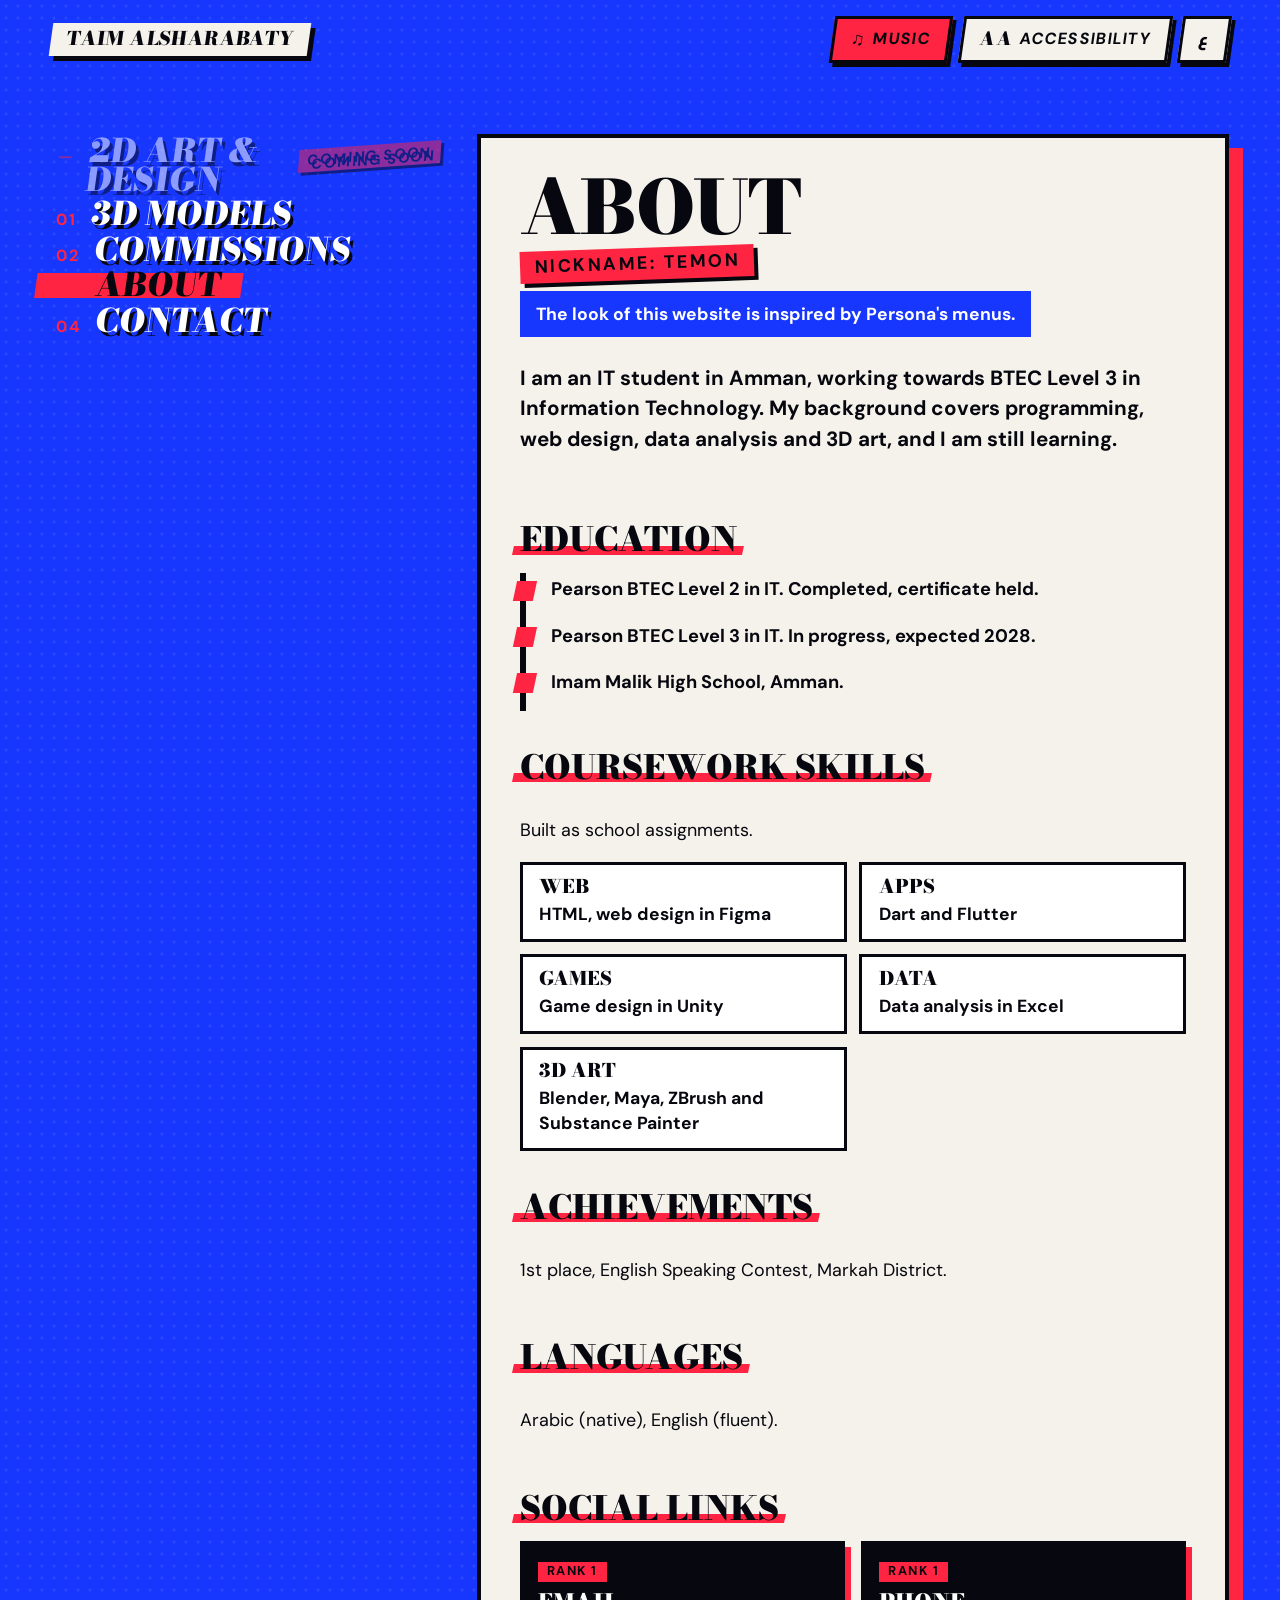
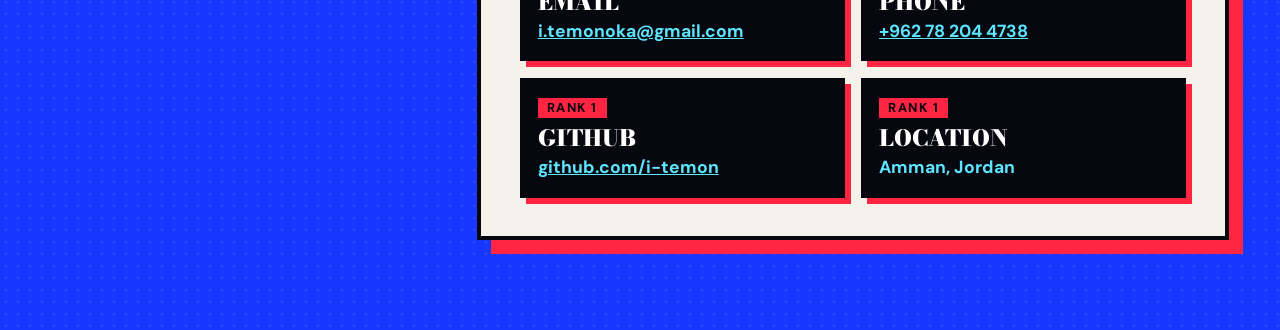
==== commit 2d40d28c: "Add files via upload" ====
--- a/about.html
+++ b/about.html
@@ -53,7 +53,7 @@
 <div class="home">
   <div class="ink" aria-hidden="true"></div>
   <div class="hero">
-    <canvas id="gtr-hero" role="img" aria-label="Interactive wireframe 3D model of my Nissan GT-R R35. Drag to turn it."></canvas>
+    <canvas id="breu-hero" role="img" aria-label="Interactive 3D model of a character made for a commission. Drag to turn it."></canvas>
   </div>
   <main class="stage">
     <section class="masthead">
@@ -61,7 +61,7 @@
       <p class="name"><span class="n1">Taim</span><span class="n2">Alsharabaty</span></p>
       <p class="intro" data-i18n="intro">IT student in Amman, completing BTEC Level 3 in Information Technology. I also model in 3D and design in 2D.</p>
     </section>
-    <nav class="menu" aria-label="Main menu"><ul><li><span class="item is-off" aria-disabled="true"><span class="no" aria-hidden="true">&mdash;</span><span data-i18n="m_art">2D Art &amp; Design</span><span class="stamp" data-i18n="stamp">Coming soon</span></span></li><li><a class="item" href="models.html" data-desc="d_3d" data-desc-en="A GT-R model, a character commission and a hand study."><span class="no" aria-hidden="true">01</span><span data-i18n="m_3d">3D Models</span></a></li><li><a class="item" href="commissions.html" data-desc="d_comm" data-desc-en="Characters, props, game-ready assets and graphic design."><span class="no" aria-hidden="true">02</span><span data-i18n="m_comm">Commissions</span></a></li><li><a class="item" href="about.html" data-desc="d_about" data-desc-en="Education, coursework skills and achievements."><span class="no" aria-hidden="true">03</span><span data-i18n="m_about">About</span></a></li><li><a class="item" href="about.html#contact" data-desc="d_contact" data-desc-en="Email, phone and location."><span class="no" aria-hidden="true">04</span><span data-i18n="m_contact">Contact</span></a></li></ul></nav>
+    <nav class="menu" aria-label="Main menu"><ul><li><span class="item is-off" aria-disabled="true"><span class="no" aria-hidden="true">&mdash;</span><span data-i18n="m_art">2D Art &amp; Design</span><span class="stamp" data-i18n="stamp">Coming soon</span></span></li><li><a class="item" href="models.html" data-desc="d_3d" data-desc-en="A character commission and a hand study."><span class="no" aria-hidden="true">01</span><span data-i18n="m_3d">3D Models</span></a></li><li><a class="item" href="commissions.html" data-desc="d_comm" data-desc-en="Characters, props, game-ready assets and graphic design."><span class="no" aria-hidden="true">02</span><span data-i18n="m_comm">Commissions</span></a></li><li><a class="item" href="about.html" data-desc="d_about" data-desc-en="Education, coursework skills and achievements."><span class="no" aria-hidden="true">03</span><span data-i18n="m_about">About</span></a></li><li><a class="item" href="about.html#contact" data-desc="d_contact" data-desc-en="Email, phone and location."><span class="no" aria-hidden="true">04</span><span data-i18n="m_contact">Contact</span></a></li></ul></nav>
     <div class="stats">
       <p class="stat"><span data-i18n="stat_comm">Commissions completed</span><strong data-i18n="stat_comm_v">About 7</strong></p>
       <p class="stat"><span data-i18n="stat_3d">Years making 3D art</span><strong data-i18n="stat_3d_v">2</strong></p>
@@ -70,22 +70,18 @@
   <div class="ink-layer"></div>
   <div class="ticker" aria-hidden="true"><div class="ticker-track"><span data-i18n="marquee">3D ARTIST ✦ BLENDER ✦ MAYA ✦ ZBRUSH ✦ SUBSTANCE PAINTER ✦ AMMAN, JORDAN ✦ IT STUDENT ✦ BTEC LEVEL 3 ✦ </span><span data-i18n="marquee">3D ARTIST ✦ BLENDER ✦ MAYA ✦ ZBRUSH ✦ SUBSTANCE PAINTER ✦ AMMAN, JORDAN ✦ IT STUDENT ✦ BTEC LEVEL 3 ✦ </span></div></div>
 <footer class="command">
-  <p class="desc" id="desc" aria-live="off">A GT-R model, a character commission and a hand study.</p>
+  <p class="desc" id="desc" aria-live="off">A character commission and a hand study.</p>
   <p class="keys"><kbd>&uarr;</kbd><kbd>&darr;</kbd><span data-i18n="sel">Select</span><kbd>Enter</kbd><span data-i18n="open">Open</span></p>
 </footer>
 </div>
 </section>
 <section class="view" data-view="models" id="view-models" hidden>
 <main class="page">
-  <nav class="menu" aria-label="Main menu"><ul><li><span class="item is-off" aria-disabled="true"><span class="no" aria-hidden="true">&mdash;</span><span data-i18n="m_art">2D Art &amp; Design</span><span class="stamp" data-i18n="stamp">Coming soon</span></span></li><li><a class="item" href="models.html" aria-current="page" data-desc="d_3d" data-desc-en="A GT-R model, a character commission and a hand study."><span class="no" aria-hidden="true">01</span><span data-i18n="m_3d">3D Models</span></a></li><li><a class="item" href="commissions.html" data-desc="d_comm" data-desc-en="Characters, props, game-ready assets and graphic design."><span class="no" aria-hidden="true">02</span><span data-i18n="m_comm">Commissions</span></a></li><li><a class="item" href="about.html" data-desc="d_about" data-desc-en="Education, coursework skills and achievements."><span class="no" aria-hidden="true">03</span><span data-i18n="m_about">About</span></a></li><li><a class="item" href="about.html#contact" data-desc="d_contact" data-desc-en="Email, phone and location."><span class="no" aria-hidden="true">04</span><span data-i18n="m_contact">Contact</span></a></li></ul></nav>
+  <nav class="menu" aria-label="Main menu"><ul><li><span class="item is-off" aria-disabled="true"><span class="no" aria-hidden="true">&mdash;</span><span data-i18n="m_art">2D Art &amp; Design</span><span class="stamp" data-i18n="stamp">Coming soon</span></span></li><li><a class="item" href="models.html" aria-current="page" data-desc="d_3d" data-desc-en="A character commission and a hand study."><span class="no" aria-hidden="true">01</span><span data-i18n="m_3d">3D Models</span></a></li><li><a class="item" href="commissions.html" data-desc="d_comm" data-desc-en="Characters, props, game-ready assets and graphic design."><span class="no" aria-hidden="true">02</span><span data-i18n="m_comm">Commissions</span></a></li><li><a class="item" href="about.html" data-desc="d_about" data-desc-en="Education, coursework skills and achievements."><span class="no" aria-hidden="true">03</span><span data-i18n="m_about">About</span></a></li><li><a class="item" href="about.html#contact" data-desc="d_contact" data-desc-en="Email, phone and location."><span class="no" aria-hidden="true">04</span><span data-i18n="m_contact">Contact</span></a></li></ul></nav>
   <article class="panel">
 <h1 class="panel-title" data-i18n="m_3d">3D Models</h1>
-<p class="lead" data-i18n="models_lead">Three models in wireframe: a car from a personal project, a character I made for a commission, and a hand study in Blender.</p>
+<p class="lead" data-i18n="models_lead">Two models in wireframe: a character I made for a commission, and a hand study in Blender.</p>
 <div class="viewers">
-  <figure class="viewer">
-    <canvas id="gtr-models" role="img" aria-label="Interactive wireframe 3D model of my Nissan GT-R R35. Drag to turn it."></canvas>
-    <figcaption><strong data-i18n="v1_t">Nissan GT-R (R35)</strong><span data-i18n="v1_p">Personal project, wireframe. Drag to turn the car.</span></figcaption>
-  </figure>
   <figure class="viewer">
     <canvas id="breu" role="img" aria-label="Interactive wireframe 3D model of a character made for a commission. Drag to turn it."></canvas>
     <figcaption><strong data-i18n="v2_t">Character commission</strong><span data-i18n="v2_p">Made for @breucat, a YouTube creator, in wireframe. Drag to turn.</span></figcaption>
@@ -100,7 +96,7 @@
 </section>
 <section class="view" data-view="commissions" id="view-commissions" hidden>
 <main class="page">
-  <nav class="menu" aria-label="Main menu"><ul><li><span class="item is-off" aria-disabled="true"><span class="no" aria-hidden="true">&mdash;</span><span data-i18n="m_art">2D Art &amp; Design</span><span class="stamp" data-i18n="stamp">Coming soon</span></span></li><li><a class="item" href="models.html" data-desc="d_3d" data-desc-en="A GT-R model, a character commission and a hand study."><span class="no" aria-hidden="true">01</span><span data-i18n="m_3d">3D Models</span></a></li><li><a class="item" href="commissions.html" aria-current="page" data-desc="d_comm" data-desc-en="Characters, props, game-ready assets and graphic design."><span class="no" aria-hidden="true">02</span><span data-i18n="m_comm">Commissions</span></a></li><li><a class="item" href="about.html" data-desc="d_about" data-desc-en="Education, coursework skills and achievements."><span class="no" aria-hidden="true">03</span><span data-i18n="m_about">About</span></a></li><li><a class="item" href="about.html#contact" data-desc="d_contact" data-desc-en="Email, phone and location."><span class="no" aria-hidden="true">04</span><span data-i18n="m_contact">Contact</span></a></li></ul></nav>
+  <nav class="menu" aria-label="Main menu"><ul><li><span class="item is-off" aria-disabled="true"><span class="no" aria-hidden="true">&mdash;</span><span data-i18n="m_art">2D Art &amp; Design</span><span class="stamp" data-i18n="stamp">Coming soon</span></span></li><li><a class="item" href="models.html" data-desc="d_3d" data-desc-en="A character commission and a hand study."><span class="no" aria-hidden="true">01</span><span data-i18n="m_3d">3D Models</span></a></li><li><a class="item" href="commissions.html" aria-current="page" data-desc="d_comm" data-desc-en="Characters, props, game-ready assets and graphic design."><span class="no" aria-hidden="true">02</span><span data-i18n="m_comm">Commissions</span></a></li><li><a class="item" href="about.html" data-desc="d_about" data-desc-en="Education, coursework skills and achievements."><span class="no" aria-hidden="true">03</span><span data-i18n="m_about">About</span></a></li><li><a class="item" href="about.html#contact" data-desc="d_contact" data-desc-en="Email, phone and location."><span class="no" aria-hidden="true">04</span><span data-i18n="m_contact">Contact</span></a></li></ul></nav>
   <article class="panel">
 <h1 class="panel-title" data-i18n="m_comm">Commissions</h1>
 <p class="lead" data-i18n="comm_lead">The work I take on, how a request starts, and what to send me.</p>
@@ -132,7 +128,7 @@
 </section>
 <section class="view" data-view="about" id="view-about">
 <main class="page">
-  <nav class="menu" aria-label="Main menu"><ul><li><span class="item is-off" aria-disabled="true"><span class="no" aria-hidden="true">&mdash;</span><span data-i18n="m_art">2D Art &amp; Design</span><span class="stamp" data-i18n="stamp">Coming soon</span></span></li><li><a class="item" href="models.html" data-desc="d_3d" data-desc-en="A GT-R model, a character commission and a hand study."><span class="no" aria-hidden="true">01</span><span data-i18n="m_3d">3D Models</span></a></li><li><a class="item" href="commissions.html" data-desc="d_comm" data-desc-en="Characters, props, game-ready assets and graphic design."><span class="no" aria-hidden="true">02</span><span data-i18n="m_comm">Commissions</span></a></li><li><a class="item" href="about.html" aria-current="page" data-desc="d_about" data-desc-en="Education, coursework skills and achievements."><span class="no" aria-hidden="true">03</span><span data-i18n="m_about">About</span></a></li><li><a class="item" href="about.html#contact" data-desc="d_contact" data-desc-en="Email, phone and location."><span class="no" aria-hidden="true">04</span><span data-i18n="m_contact">Contact</span></a></li></ul></nav>
+  <nav class="menu" aria-label="Main menu"><ul><li><span class="item is-off" aria-disabled="true"><span class="no" aria-hidden="true">&mdash;</span><span data-i18n="m_art">2D Art &amp; Design</span><span class="stamp" data-i18n="stamp">Coming soon</span></span></li><li><a class="item" href="models.html" data-desc="d_3d" data-desc-en="A character commission and a hand study."><span class="no" aria-hidden="true">01</span><span data-i18n="m_3d">3D Models</span></a></li><li><a class="item" href="commissions.html" data-desc="d_comm" data-desc-en="Characters, props, game-ready assets and graphic design."><span class="no" aria-hidden="true">02</span><span data-i18n="m_comm">Commissions</span></a></li><li><a class="item" href="about.html" aria-current="page" data-desc="d_about" data-desc-en="Education, coursework skills and achievements."><span class="no" aria-hidden="true">03</span><span data-i18n="m_about">About</span></a></li><li><a class="item" href="about.html#contact" data-desc="d_contact" data-desc-en="Email, phone and location."><span class="no" aria-hidden="true">04</span><span data-i18n="m_contact">Contact</span></a></li></ul></nav>
   <article class="panel">
 <h1 class="panel-title" data-i18n="m_about">About</h1>
 <p class="nickname" data-i18n="nick">Nickname: Temon</p>
--- a/assets/style.css
+++ b/assets/style.css
@@ -309,3 +309,35 @@
   html[lang="ar"] .home .menu .item { font-size: calc(var(--sw) * 0.043); }
   html[lang="ar"] .home .intro { font-size: calc(var(--sw) * 0.0115); }
 }
+
+/* Intro: the last name is paper, so it reads on the black and on the red sweep */
+.opening-name .l2 { color: var(--paper); }
+
+/* Visualiser order on the home screen: its own copy sits above the window and below the menu, stickers, car and ticker */
+body[data-view="home"] > canvas.viz { display: none; }
+.home > canvas.viz { position: absolute; left: 0; right: 0; bottom: 64px; z-index: 2; }
+.ink-layer canvas.viz { display: none; }
+.hero { z-index: 3; }
+
+/* Inner pages: the panel and the menu sit above the visualiser */
+.page > .panel { position: relative; z-index: 2; }
+.page > .menu { z-index: 2; }
+
+/* Desktop home: the menu sits a little further left, and the car has a larger box (the car is drawn inside it) */
+@media (min-width: 861px) {
+  .home .menu { left: calc(var(--ox) + var(--sw) * 0.05); }
+  .hero { left: calc(var(--ox) + var(--sw) * 0.485); top: calc(var(--oy) + var(--sh) * 0.13); width: calc(var(--sw) * 0.5); }
+}
+
+
+/* Home stacking, from the back: window, visualiser, car, then the menu and stickers, the ink copy, the ticker and the command bar */
+.hero { z-index: 3; }
+.stage { z-index: 4; }
+.ink-layer { z-index: 5; }
+.ticker { z-index: 6; }
+.command { z-index: 7; }
+
+/* Desktop home: the car sits a little higher, clear of the Coming soon sticker */
+@media (min-width: 861px) {
+  .hero { top: calc(var(--oy) + var(--sh) * 0.09); }
+}
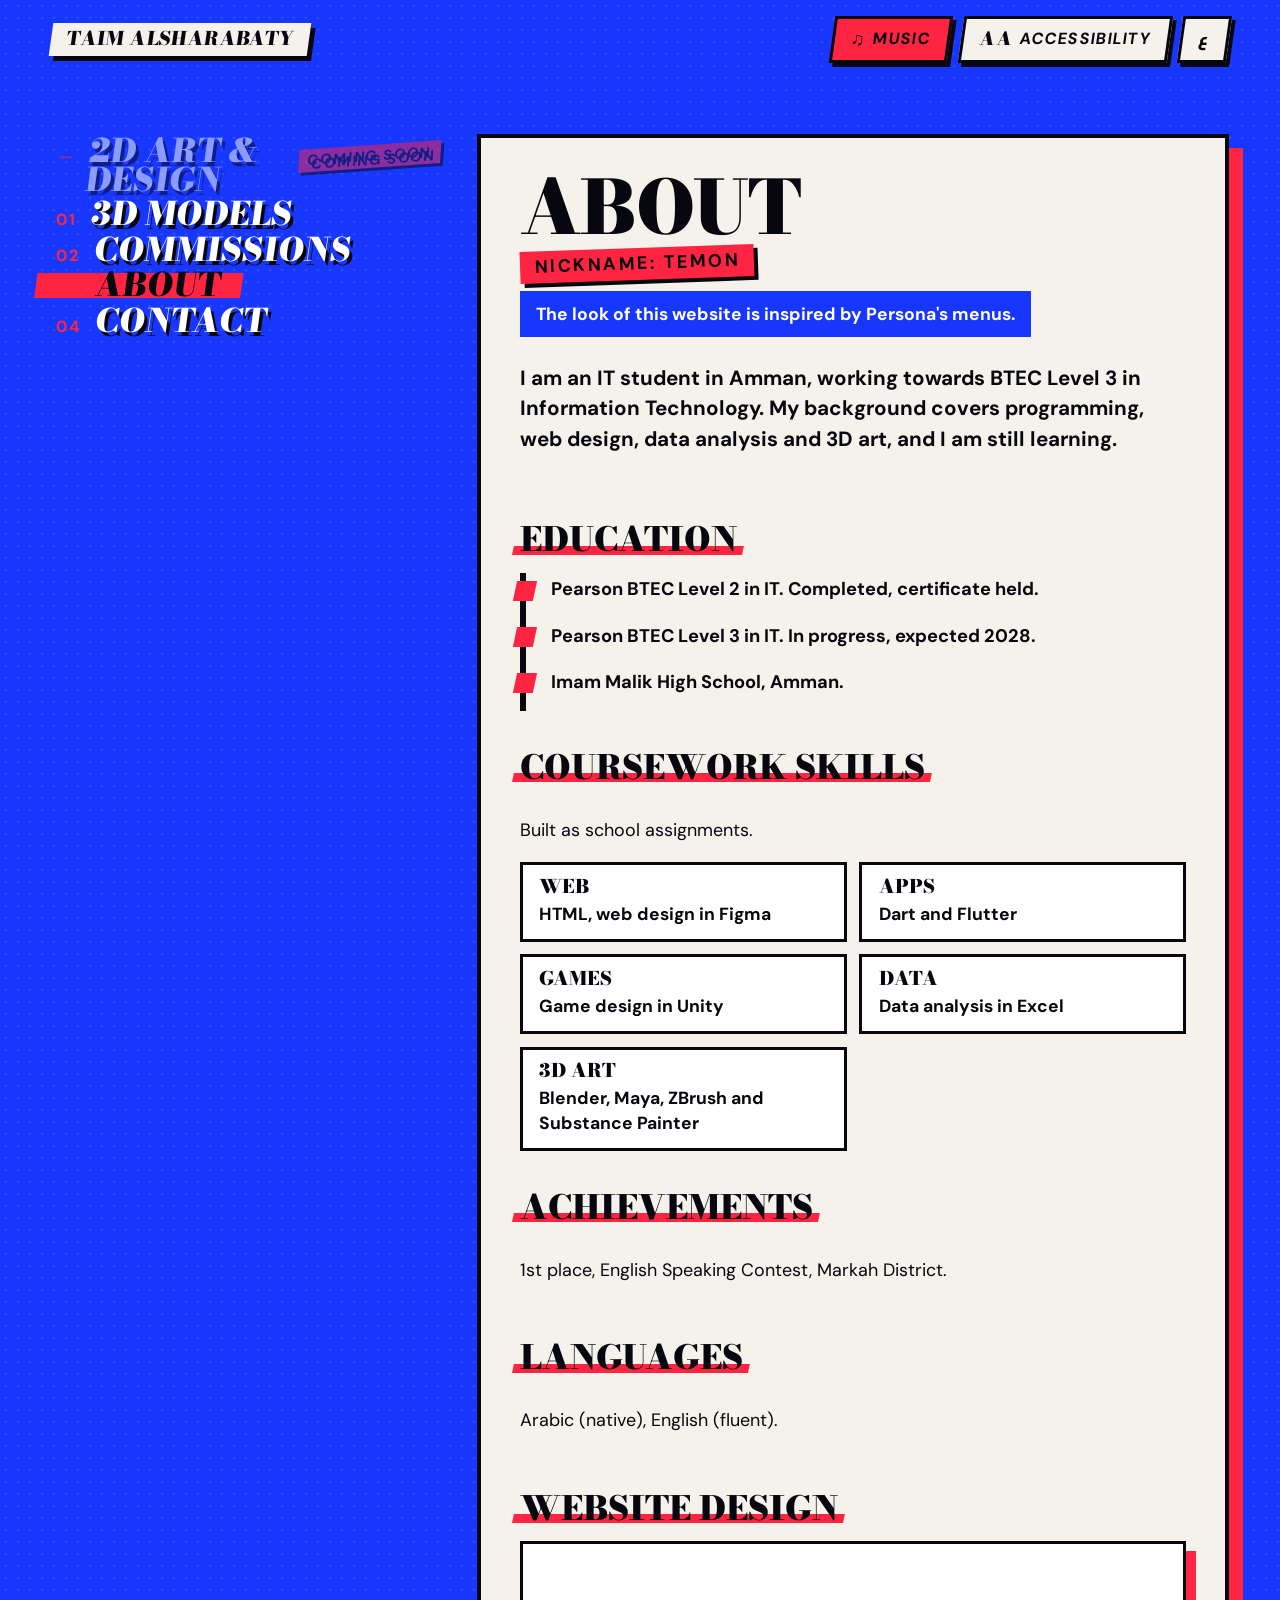
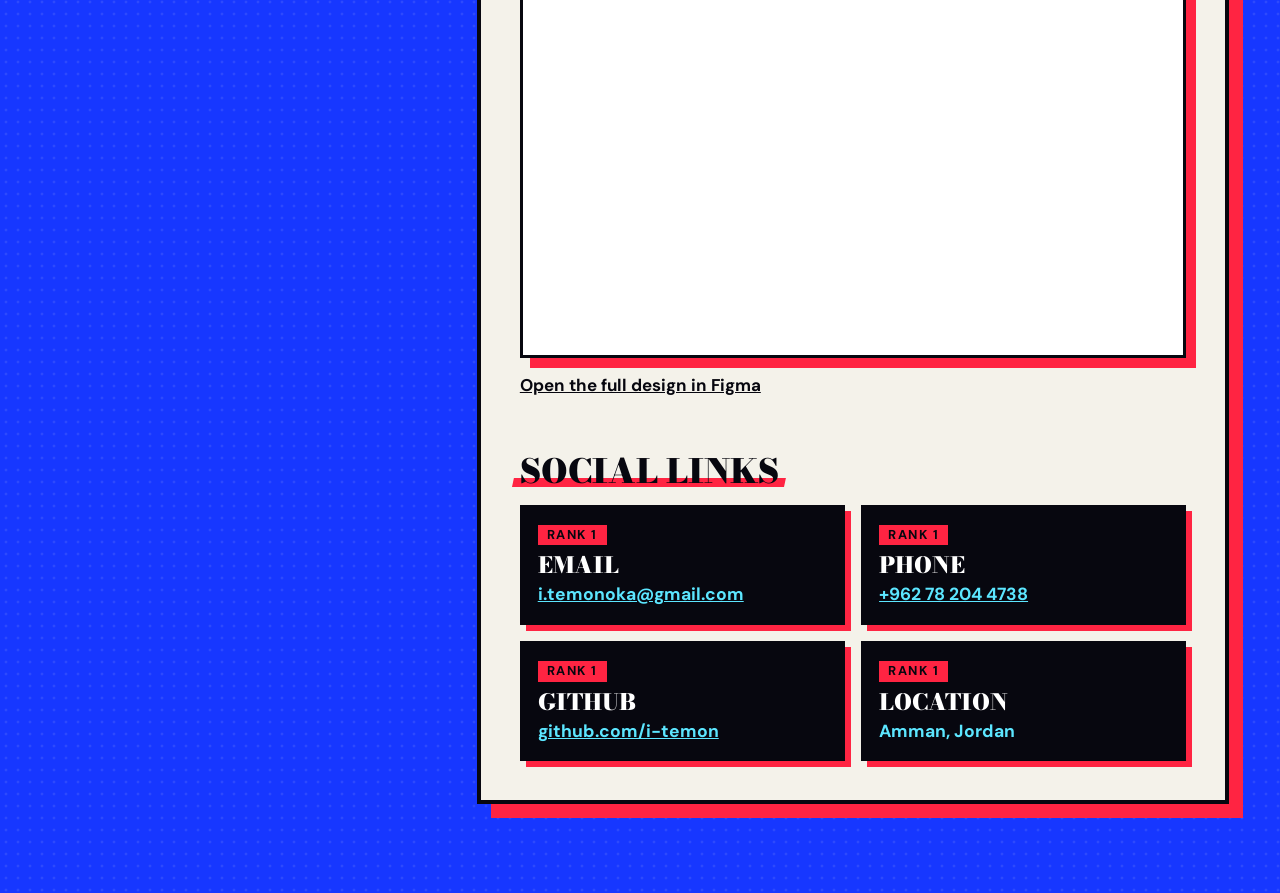
==== commit d4e060bb: "Add files via upload" ====
--- a/about.html
+++ b/about.html
@@ -53,7 +53,7 @@
 <div class="home">
   <div class="ink" aria-hidden="true"></div>
   <div class="hero">
-    <canvas id="breu-hero" role="img" aria-label="Interactive 3D model of a character made for a commission. Drag to turn it."></canvas>
+    <canvas id="gtr-hero" role="img" aria-label="Interactive wireframe 3D model of my Nissan GT-R R35. Drag to turn it."></canvas>
   </div>
   <main class="stage">
     <section class="masthead">
@@ -61,7 +61,7 @@
       <p class="name"><span class="n1">Taim</span><span class="n2">Alsharabaty</span></p>
       <p class="intro" data-i18n="intro">IT student in Amman, completing BTEC Level 3 in Information Technology. I also model in 3D and design in 2D.</p>
     </section>
-    <nav class="menu" aria-label="Main menu"><ul><li><span class="item is-off" aria-disabled="true"><span class="no" aria-hidden="true">&mdash;</span><span data-i18n="m_art">2D Art &amp; Design</span><span class="stamp" data-i18n="stamp">Coming soon</span></span></li><li><a class="item" href="models.html" data-desc="d_3d" data-desc-en="A character commission and a hand study."><span class="no" aria-hidden="true">01</span><span data-i18n="m_3d">3D Models</span></a></li><li><a class="item" href="commissions.html" data-desc="d_comm" data-desc-en="Characters, props, game-ready assets and graphic design."><span class="no" aria-hidden="true">02</span><span data-i18n="m_comm">Commissions</span></a></li><li><a class="item" href="about.html" data-desc="d_about" data-desc-en="Education, coursework skills and achievements."><span class="no" aria-hidden="true">03</span><span data-i18n="m_about">About</span></a></li><li><a class="item" href="about.html#contact" data-desc="d_contact" data-desc-en="Email, phone and location."><span class="no" aria-hidden="true">04</span><span data-i18n="m_contact">Contact</span></a></li></ul></nav>
+    <nav class="menu" aria-label="Main menu"><ul><li><span class="item is-off" aria-disabled="true"><span class="no" aria-hidden="true">&mdash;</span><span data-i18n="m_art">2D Art &amp; Design</span><span class="stamp" data-i18n="stamp">Coming soon</span></span></li><li><a class="item" href="models.html" data-desc="d_3d" data-desc-en="A GT-R model, a character commission and a hand study."><span class="no" aria-hidden="true">01</span><span data-i18n="m_3d">3D Models</span></a></li><li><a class="item" href="commissions.html" data-desc="d_comm" data-desc-en="Characters, props, game-ready assets and graphic design."><span class="no" aria-hidden="true">02</span><span data-i18n="m_comm">Commissions</span></a></li><li><a class="item" href="about.html" data-desc="d_about" data-desc-en="Education, coursework skills and achievements."><span class="no" aria-hidden="true">03</span><span data-i18n="m_about">About</span></a></li><li><a class="item" href="about.html#contact" data-desc="d_contact" data-desc-en="Email, phone and location."><span class="no" aria-hidden="true">04</span><span data-i18n="m_contact">Contact</span></a></li></ul></nav>
     <div class="stats">
       <p class="stat"><span data-i18n="stat_comm">Commissions completed</span><strong data-i18n="stat_comm_v">About 7</strong></p>
       <p class="stat"><span data-i18n="stat_3d">Years making 3D art</span><strong data-i18n="stat_3d_v">2</strong></p>
@@ -70,18 +70,22 @@
   <div class="ink-layer"></div>
   <div class="ticker" aria-hidden="true"><div class="ticker-track"><span data-i18n="marquee">3D ARTIST ✦ BLENDER ✦ MAYA ✦ ZBRUSH ✦ SUBSTANCE PAINTER ✦ AMMAN, JORDAN ✦ IT STUDENT ✦ BTEC LEVEL 3 ✦ </span><span data-i18n="marquee">3D ARTIST ✦ BLENDER ✦ MAYA ✦ ZBRUSH ✦ SUBSTANCE PAINTER ✦ AMMAN, JORDAN ✦ IT STUDENT ✦ BTEC LEVEL 3 ✦ </span></div></div>
 <footer class="command">
-  <p class="desc" id="desc" aria-live="off">A character commission and a hand study.</p>
+  <p class="desc" id="desc" aria-live="off">A GT-R model, a character commission and a hand study.</p>
   <p class="keys"><kbd>&uarr;</kbd><kbd>&darr;</kbd><span data-i18n="sel">Select</span><kbd>Enter</kbd><span data-i18n="open">Open</span></p>
 </footer>
 </div>
 </section>
 <section class="view" data-view="models" id="view-models" hidden>
 <main class="page">
-  <nav class="menu" aria-label="Main menu"><ul><li><span class="item is-off" aria-disabled="true"><span class="no" aria-hidden="true">&mdash;</span><span data-i18n="m_art">2D Art &amp; Design</span><span class="stamp" data-i18n="stamp">Coming soon</span></span></li><li><a class="item" href="models.html" aria-current="page" data-desc="d_3d" data-desc-en="A character commission and a hand study."><span class="no" aria-hidden="true">01</span><span data-i18n="m_3d">3D Models</span></a></li><li><a class="item" href="commissions.html" data-desc="d_comm" data-desc-en="Characters, props, game-ready assets and graphic design."><span class="no" aria-hidden="true">02</span><span data-i18n="m_comm">Commissions</span></a></li><li><a class="item" href="about.html" data-desc="d_about" data-desc-en="Education, coursework skills and achievements."><span class="no" aria-hidden="true">03</span><span data-i18n="m_about">About</span></a></li><li><a class="item" href="about.html#contact" data-desc="d_contact" data-desc-en="Email, phone and location."><span class="no" aria-hidden="true">04</span><span data-i18n="m_contact">Contact</span></a></li></ul></nav>
+  <nav class="menu" aria-label="Main menu"><ul><li><span class="item is-off" aria-disabled="true"><span class="no" aria-hidden="true">&mdash;</span><span data-i18n="m_art">2D Art &amp; Design</span><span class="stamp" data-i18n="stamp">Coming soon</span></span></li><li><a class="item" href="models.html" aria-current="page" data-desc="d_3d" data-desc-en="A GT-R model, a character commission and a hand study."><span class="no" aria-hidden="true">01</span><span data-i18n="m_3d">3D Models</span></a></li><li><a class="item" href="commissions.html" data-desc="d_comm" data-desc-en="Characters, props, game-ready assets and graphic design."><span class="no" aria-hidden="true">02</span><span data-i18n="m_comm">Commissions</span></a></li><li><a class="item" href="about.html" data-desc="d_about" data-desc-en="Education, coursework skills and achievements."><span class="no" aria-hidden="true">03</span><span data-i18n="m_about">About</span></a></li><li><a class="item" href="about.html#contact" data-desc="d_contact" data-desc-en="Email, phone and location."><span class="no" aria-hidden="true">04</span><span data-i18n="m_contact">Contact</span></a></li></ul></nav>
   <article class="panel">
 <h1 class="panel-title" data-i18n="m_3d">3D Models</h1>
-<p class="lead" data-i18n="models_lead">Two models in wireframe: a character I made for a commission, and a hand study in Blender.</p>
+<p class="lead" data-i18n="models_lead">Three models in wireframe: a car from a personal project, a character I made for a commission, and a hand study in Blender.</p>
 <div class="viewers">
+  <figure class="viewer">
+    <canvas id="gtr-models" role="img" aria-label="Interactive wireframe 3D model of my Nissan GT-R R35. Drag to turn it."></canvas>
+    <figcaption><strong data-i18n="v1_t">Nissan GT-R (R35)</strong><span data-i18n="v1_p">Personal project, wireframe. Drag to turn the car.</span></figcaption>
+  </figure>
   <figure class="viewer">
     <canvas id="breu" role="img" aria-label="Interactive wireframe 3D model of a character made for a commission. Drag to turn it."></canvas>
     <figcaption><strong data-i18n="v2_t">Character commission</strong><span data-i18n="v2_p">Made for @breucat, a YouTube creator, in wireframe. Drag to turn.</span></figcaption>
@@ -96,7 +100,7 @@
 </section>
 <section class="view" data-view="commissions" id="view-commissions" hidden>
 <main class="page">
-  <nav class="menu" aria-label="Main menu"><ul><li><span class="item is-off" aria-disabled="true"><span class="no" aria-hidden="true">&mdash;</span><span data-i18n="m_art">2D Art &amp; Design</span><span class="stamp" data-i18n="stamp">Coming soon</span></span></li><li><a class="item" href="models.html" data-desc="d_3d" data-desc-en="A character commission and a hand study."><span class="no" aria-hidden="true">01</span><span data-i18n="m_3d">3D Models</span></a></li><li><a class="item" href="commissions.html" aria-current="page" data-desc="d_comm" data-desc-en="Characters, props, game-ready assets and graphic design."><span class="no" aria-hidden="true">02</span><span data-i18n="m_comm">Commissions</span></a></li><li><a class="item" href="about.html" data-desc="d_about" data-desc-en="Education, coursework skills and achievements."><span class="no" aria-hidden="true">03</span><span data-i18n="m_about">About</span></a></li><li><a class="item" href="about.html#contact" data-desc="d_contact" data-desc-en="Email, phone and location."><span class="no" aria-hidden="true">04</span><span data-i18n="m_contact">Contact</span></a></li></ul></nav>
+  <nav class="menu" aria-label="Main menu"><ul><li><span class="item is-off" aria-disabled="true"><span class="no" aria-hidden="true">&mdash;</span><span data-i18n="m_art">2D Art &amp; Design</span><span class="stamp" data-i18n="stamp">Coming soon</span></span></li><li><a class="item" href="models.html" data-desc="d_3d" data-desc-en="A GT-R model, a character commission and a hand study."><span class="no" aria-hidden="true">01</span><span data-i18n="m_3d">3D Models</span></a></li><li><a class="item" href="commissions.html" aria-current="page" data-desc="d_comm" data-desc-en="Characters, props, game-ready assets and graphic design."><span class="no" aria-hidden="true">02</span><span data-i18n="m_comm">Commissions</span></a></li><li><a class="item" href="about.html" data-desc="d_about" data-desc-en="Education, coursework skills and achievements."><span class="no" aria-hidden="true">03</span><span data-i18n="m_about">About</span></a></li><li><a class="item" href="about.html#contact" data-desc="d_contact" data-desc-en="Email, phone and location."><span class="no" aria-hidden="true">04</span><span data-i18n="m_contact">Contact</span></a></li></ul></nav>
   <article class="panel">
 <h1 class="panel-title" data-i18n="m_comm">Commissions</h1>
 <p class="lead" data-i18n="comm_lead">The work I take on, how a request starts, and what to send me.</p>
@@ -128,7 +132,7 @@
 </section>
 <section class="view" data-view="about" id="view-about">
 <main class="page">
-  <nav class="menu" aria-label="Main menu"><ul><li><span class="item is-off" aria-disabled="true"><span class="no" aria-hidden="true">&mdash;</span><span data-i18n="m_art">2D Art &amp; Design</span><span class="stamp" data-i18n="stamp">Coming soon</span></span></li><li><a class="item" href="models.html" data-desc="d_3d" data-desc-en="A character commission and a hand study."><span class="no" aria-hidden="true">01</span><span data-i18n="m_3d">3D Models</span></a></li><li><a class="item" href="commissions.html" data-desc="d_comm" data-desc-en="Characters, props, game-ready assets and graphic design."><span class="no" aria-hidden="true">02</span><span data-i18n="m_comm">Commissions</span></a></li><li><a class="item" href="about.html" aria-current="page" data-desc="d_about" data-desc-en="Education, coursework skills and achievements."><span class="no" aria-hidden="true">03</span><span data-i18n="m_about">About</span></a></li><li><a class="item" href="about.html#contact" data-desc="d_contact" data-desc-en="Email, phone and location."><span class="no" aria-hidden="true">04</span><span data-i18n="m_contact">Contact</span></a></li></ul></nav>
+  <nav class="menu" aria-label="Main menu"><ul><li><span class="item is-off" aria-disabled="true"><span class="no" aria-hidden="true">&mdash;</span><span data-i18n="m_art">2D Art &amp; Design</span><span class="stamp" data-i18n="stamp">Coming soon</span></span></li><li><a class="item" href="models.html" data-desc="d_3d" data-desc-en="A GT-R model, a character commission and a hand study."><span class="no" aria-hidden="true">01</span><span data-i18n="m_3d">3D Models</span></a></li><li><a class="item" href="commissions.html" data-desc="d_comm" data-desc-en="Characters, props, game-ready assets and graphic design."><span class="no" aria-hidden="true">02</span><span data-i18n="m_comm">Commissions</span></a></li><li><a class="item" href="about.html" aria-current="page" data-desc="d_about" data-desc-en="Education, coursework skills and achievements."><span class="no" aria-hidden="true">03</span><span data-i18n="m_about">About</span></a></li><li><a class="item" href="about.html#contact" data-desc="d_contact" data-desc-en="Email, phone and location."><span class="no" aria-hidden="true">04</span><span data-i18n="m_contact">Contact</span></a></li></ul></nav>
   <article class="panel">
 <h1 class="panel-title" data-i18n="m_about">About</h1>
 <p class="nickname" data-i18n="nick">Nickname: Temon</p>
@@ -153,6 +157,11 @@
 <p data-i18n="ach_1">1st place, English Speaking Contest, Markah District.</p>
 <h2 data-i18n="lang_h">Languages</h2>
 <p data-i18n="lang_v">Arabic (native), English (fluent).</p>
+<h2 data-i18n="design_h">Website design</h2>
+<div class="figma-frame">
+  <iframe id="figma-embed" src="https://www.figma.com/embed?embed_host=share&amp;url=https%3A%2F%2Fwww.figma.com%2Fdesign%2F5GaeCdCoEZbZBMCP4GGQo0%3Fnode-id%3D2-5" title="About screen design in Figma" loading="lazy" allowfullscreen></iframe>
+</div>
+<p class="figma-link"><a href="https://www.figma.com/design/5GaeCdCoEZbZBMCP4GGQo0" target="_blank" rel="noopener" data-i18n="design_link">Open the full design in Figma</a></p>
 <h2 id="contact" data-i18n="social_h">Social Links</h2>
 <ul class="social-cards">
   <li><span class="rank" data-i18n="rank">Rank 1</span><span class="sl-name" data-i18n="c_email_l">Email</span><a class="sl-value" href="mailto:i.temonoka@gmail.com">i.temonoka@gmail.com</a></li>
--- a/assets/style.css
+++ b/assets/style.css
@@ -174,6 +174,10 @@
 .rank { display: inline-block; margin-bottom: .45rem; padding: .2rem .5rem; background: var(--red); color: var(--ink); font: 900 .72rem/1 var(--body); letter-spacing: .12em; text-transform: uppercase; }
 .sl-name { display: block; font: 900 1.25rem/1.1 var(--display); text-transform: uppercase; }
 .sl-value { display: block; margin-top: .25rem; color: var(--sky); font: 700 .98rem/1.4 var(--body); overflow-wrap: anywhere; }
+/* Figma design on the About page: a framed embed, with a link to the full file underneath */
+.figma-frame { position: relative; aspect-ratio: 16 / 10; margin: 0 0 .9rem; border: 3px solid var(--ink); background: var(--white); box-shadow: 10px 10px 0 var(--red); }
+.figma-frame iframe { position: absolute; inset: 0; width: 100%; height: 100%; border: 0; }
+.figma-link { margin: 0 0 1rem; font: 800 .95rem/1.4 var(--body); }
 
 /* Command palette */
 .palette { position: fixed; inset: 0; z-index: 70; display: grid; place-items: start center; padding-top: 14vh; background: rgba(7, 7, 15, .78); }
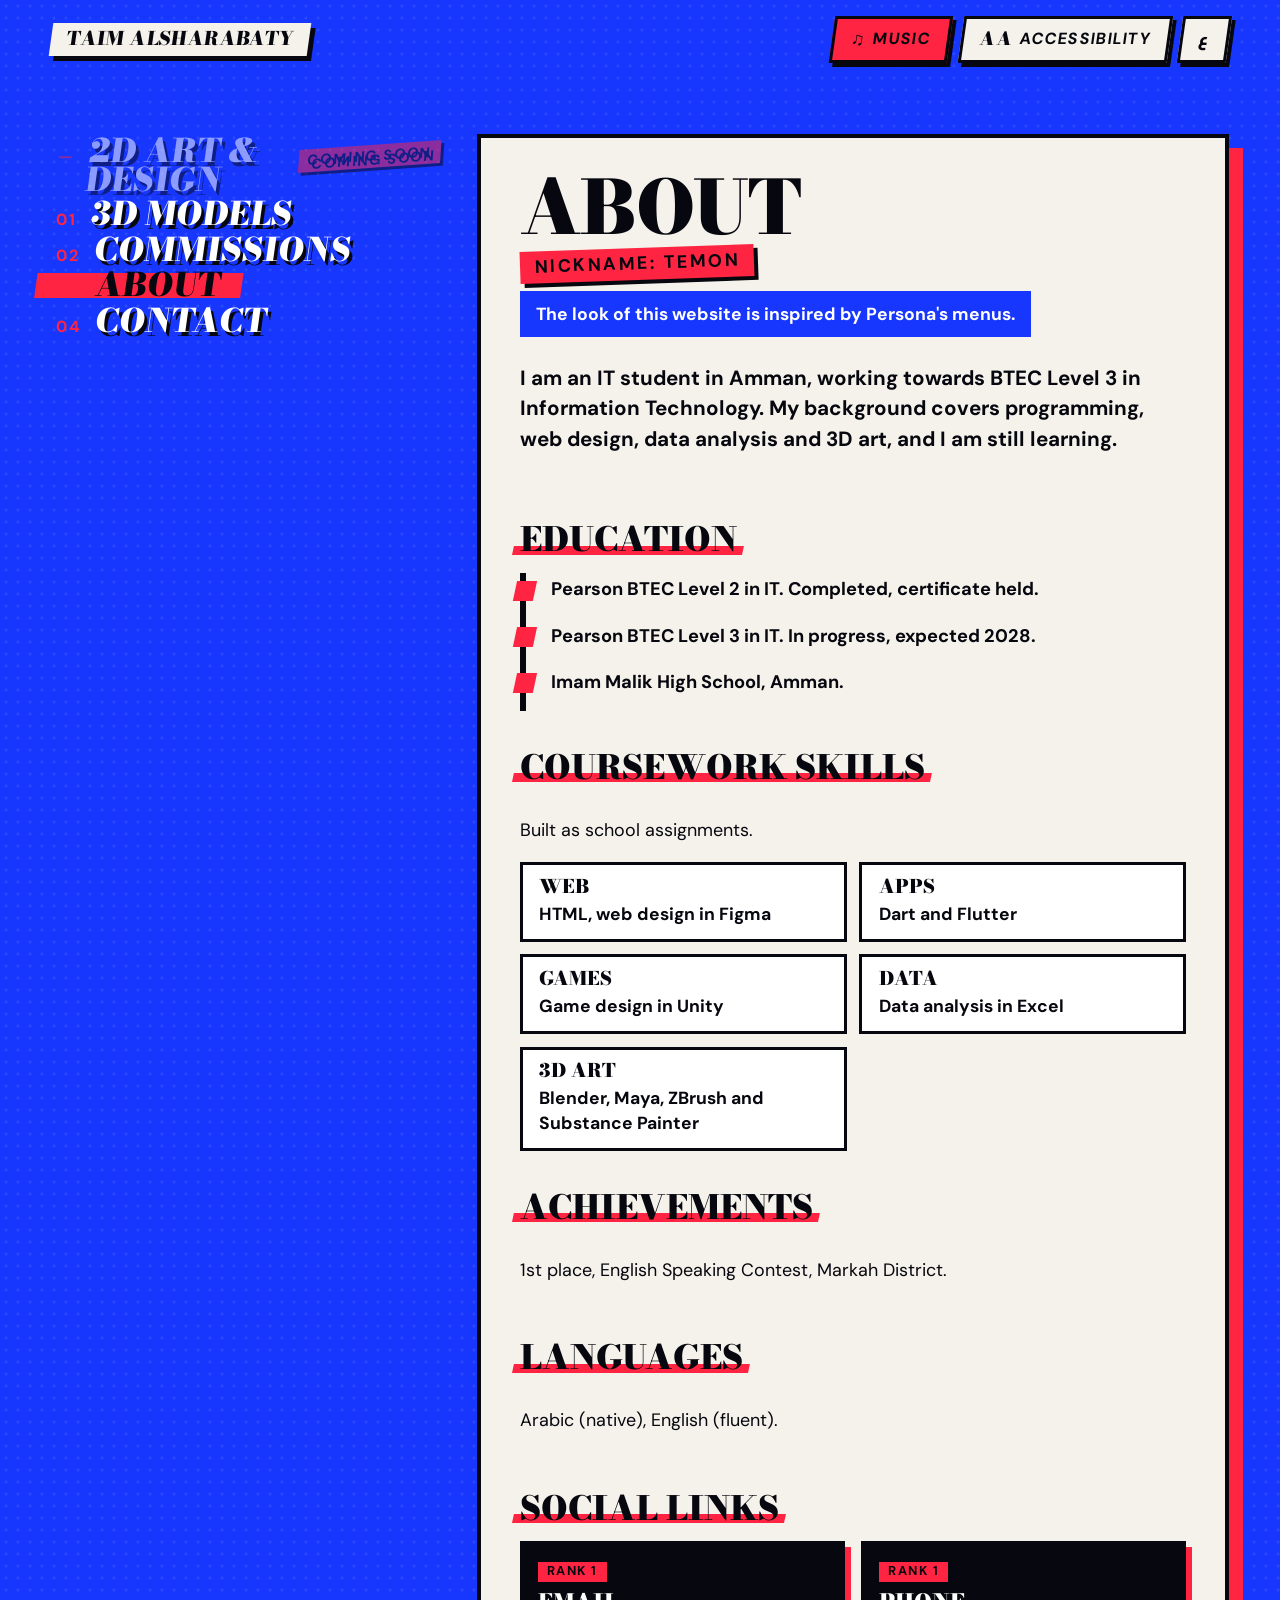
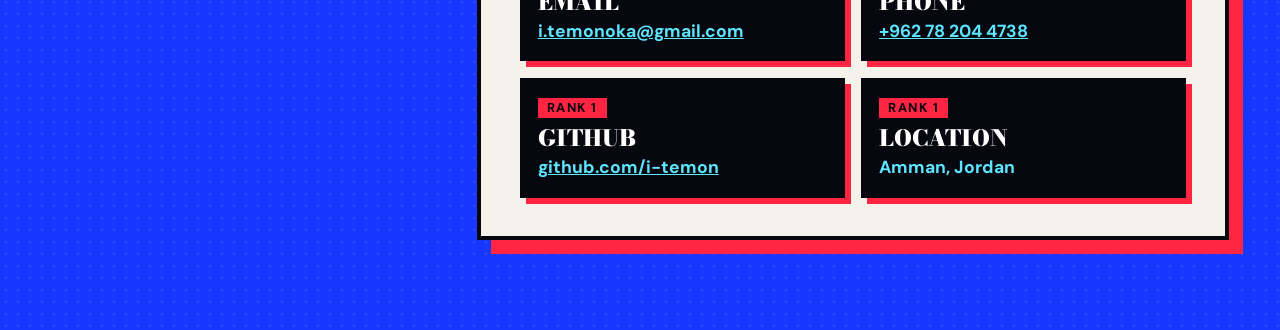
==== commit c2b0af68: "Add files via upload" ====
--- a/about.html
+++ b/about.html
@@ -53,7 +53,7 @@
 <div class="home">
   <div class="ink" aria-hidden="true"></div>
   <div class="hero">
-    <canvas id="gtr-hero" role="img" aria-label="Interactive wireframe 3D model of my Nissan GT-R R35. Drag to turn it."></canvas>
+    <canvas id="breu-hero" role="img" aria-label="Interactive 3D model of a character made for a commission. Drag to turn it."></canvas>
   </div>
   <main class="stage">
     <section class="masthead">
@@ -61,7 +61,7 @@
       <p class="name"><span class="n1">Taim</span><span class="n2">Alsharabaty</span></p>
       <p class="intro" data-i18n="intro">IT student in Amman, completing BTEC Level 3 in Information Technology. I also model in 3D and design in 2D.</p>
     </section>
-    <nav class="menu" aria-label="Main menu"><ul><li><span class="item is-off" aria-disabled="true"><span class="no" aria-hidden="true">&mdash;</span><span data-i18n="m_art">2D Art &amp; Design</span><span class="stamp" data-i18n="stamp">Coming soon</span></span></li><li><a class="item" href="models.html" data-desc="d_3d" data-desc-en="A GT-R model, a character commission and a hand study."><span class="no" aria-hidden="true">01</span><span data-i18n="m_3d">3D Models</span></a></li><li><a class="item" href="commissions.html" data-desc="d_comm" data-desc-en="Characters, props, game-ready assets and graphic design."><span class="no" aria-hidden="true">02</span><span data-i18n="m_comm">Commissions</span></a></li><li><a class="item" href="about.html" data-desc="d_about" data-desc-en="Education, coursework skills and achievements."><span class="no" aria-hidden="true">03</span><span data-i18n="m_about">About</span></a></li><li><a class="item" href="about.html#contact" data-desc="d_contact" data-desc-en="Email, phone and location."><span class="no" aria-hidden="true">04</span><span data-i18n="m_contact">Contact</span></a></li></ul></nav>
+    <nav class="menu" aria-label="Main menu"><ul><li><span class="item is-off" aria-disabled="true"><span class="no" aria-hidden="true">&mdash;</span><span data-i18n="m_art">2D Art &amp; Design</span><span class="stamp" data-i18n="stamp">Coming soon</span></span></li><li><a class="item" href="models.html" data-desc="d_3d" data-desc-en="A character commission and a hand study."><span class="no" aria-hidden="true">01</span><span data-i18n="m_3d">3D Models</span></a></li><li><a class="item" href="commissions.html" data-desc="d_comm" data-desc-en="Characters, props, game-ready assets and graphic design."><span class="no" aria-hidden="true">02</span><span data-i18n="m_comm">Commissions</span></a></li><li><a class="item" href="about.html" data-desc="d_about" data-desc-en="Education, coursework skills and achievements."><span class="no" aria-hidden="true">03</span><span data-i18n="m_about">About</span></a></li><li><a class="item" href="about.html#contact" data-desc="d_contact" data-desc-en="Email, phone and location."><span class="no" aria-hidden="true">04</span><span data-i18n="m_contact">Contact</span></a></li></ul></nav>
     <div class="stats">
       <p class="stat"><span data-i18n="stat_comm">Commissions completed</span><strong data-i18n="stat_comm_v">About 7</strong></p>
       <p class="stat"><span data-i18n="stat_3d">Years making 3D art</span><strong data-i18n="stat_3d_v">2</strong></p>
@@ -70,22 +70,18 @@
   <div class="ink-layer"></div>
   <div class="ticker" aria-hidden="true"><div class="ticker-track"><span data-i18n="marquee">3D ARTIST ✦ BLENDER ✦ MAYA ✦ ZBRUSH ✦ SUBSTANCE PAINTER ✦ AMMAN, JORDAN ✦ IT STUDENT ✦ BTEC LEVEL 3 ✦ </span><span data-i18n="marquee">3D ARTIST ✦ BLENDER ✦ MAYA ✦ ZBRUSH ✦ SUBSTANCE PAINTER ✦ AMMAN, JORDAN ✦ IT STUDENT ✦ BTEC LEVEL 3 ✦ </span></div></div>
 <footer class="command">
-  <p class="desc" id="desc" aria-live="off">A GT-R model, a character commission and a hand study.</p>
+  <p class="desc" id="desc" aria-live="off">A character commission and a hand study.</p>
   <p class="keys"><kbd>&uarr;</kbd><kbd>&darr;</kbd><span data-i18n="sel">Select</span><kbd>Enter</kbd><span data-i18n="open">Open</span></p>
 </footer>
 </div>
 </section>
 <section class="view" data-view="models" id="view-models" hidden>
 <main class="page">
-  <nav class="menu" aria-label="Main menu"><ul><li><span class="item is-off" aria-disabled="true"><span class="no" aria-hidden="true">&mdash;</span><span data-i18n="m_art">2D Art &amp; Design</span><span class="stamp" data-i18n="stamp">Coming soon</span></span></li><li><a class="item" href="models.html" aria-current="page" data-desc="d_3d" data-desc-en="A GT-R model, a character commission and a hand study."><span class="no" aria-hidden="true">01</span><span data-i18n="m_3d">3D Models</span></a></li><li><a class="item" href="commissions.html" data-desc="d_comm" data-desc-en="Characters, props, game-ready assets and graphic design."><span class="no" aria-hidden="true">02</span><span data-i18n="m_comm">Commissions</span></a></li><li><a class="item" href="about.html" data-desc="d_about" data-desc-en="Education, coursework skills and achievements."><span class="no" aria-hidden="true">03</span><span data-i18n="m_about">About</span></a></li><li><a class="item" href="about.html#contact" data-desc="d_contact" data-desc-en="Email, phone and location."><span class="no" aria-hidden="true">04</span><span data-i18n="m_contact">Contact</span></a></li></ul></nav>
+  <nav class="menu" aria-label="Main menu"><ul><li><span class="item is-off" aria-disabled="true"><span class="no" aria-hidden="true">&mdash;</span><span data-i18n="m_art">2D Art &amp; Design</span><span class="stamp" data-i18n="stamp">Coming soon</span></span></li><li><a class="item" href="models.html" aria-current="page" data-desc="d_3d" data-desc-en="A character commission and a hand study."><span class="no" aria-hidden="true">01</span><span data-i18n="m_3d">3D Models</span></a></li><li><a class="item" href="commissions.html" data-desc="d_comm" data-desc-en="Characters, props, game-ready assets and graphic design."><span class="no" aria-hidden="true">02</span><span data-i18n="m_comm">Commissions</span></a></li><li><a class="item" href="about.html" data-desc="d_about" data-desc-en="Education, coursework skills and achievements."><span class="no" aria-hidden="true">03</span><span data-i18n="m_about">About</span></a></li><li><a class="item" href="about.html#contact" data-desc="d_contact" data-desc-en="Email, phone and location."><span class="no" aria-hidden="true">04</span><span data-i18n="m_contact">Contact</span></a></li></ul></nav>
   <article class="panel">
 <h1 class="panel-title" data-i18n="m_3d">3D Models</h1>
-<p class="lead" data-i18n="models_lead">Three models in wireframe: a car from a personal project, a character I made for a commission, and a hand study in Blender.</p>
+<p class="lead" data-i18n="models_lead">Two models in wireframe: a character I made for a commission, and a hand study in Blender.</p>
 <div class="viewers">
-  <figure class="viewer">
-    <canvas id="gtr-models" role="img" aria-label="Interactive wireframe 3D model of my Nissan GT-R R35. Drag to turn it."></canvas>
-    <figcaption><strong data-i18n="v1_t">Nissan GT-R (R35)</strong><span data-i18n="v1_p">Personal project, wireframe. Drag to turn the car.</span></figcaption>
-  </figure>
   <figure class="viewer">
     <canvas id="breu" role="img" aria-label="Interactive wireframe 3D model of a character made for a commission. Drag to turn it."></canvas>
     <figcaption><strong data-i18n="v2_t">Character commission</strong><span data-i18n="v2_p">Made for @breucat, a YouTube creator, in wireframe. Drag to turn.</span></figcaption>
@@ -100,7 +96,7 @@
 </section>
 <section class="view" data-view="commissions" id="view-commissions" hidden>
 <main class="page">
-  <nav class="menu" aria-label="Main menu"><ul><li><span class="item is-off" aria-disabled="true"><span class="no" aria-hidden="true">&mdash;</span><span data-i18n="m_art">2D Art &amp; Design</span><span class="stamp" data-i18n="stamp">Coming soon</span></span></li><li><a class="item" href="models.html" data-desc="d_3d" data-desc-en="A GT-R model, a character commission and a hand study."><span class="no" aria-hidden="true">01</span><span data-i18n="m_3d">3D Models</span></a></li><li><a class="item" href="commissions.html" aria-current="page" data-desc="d_comm" data-desc-en="Characters, props, game-ready assets and graphic design."><span class="no" aria-hidden="true">02</span><span data-i18n="m_comm">Commissions</span></a></li><li><a class="item" href="about.html" data-desc="d_about" data-desc-en="Education, coursework skills and achievements."><span class="no" aria-hidden="true">03</span><span data-i18n="m_about">About</span></a></li><li><a class="item" href="about.html#contact" data-desc="d_contact" data-desc-en="Email, phone and location."><span class="no" aria-hidden="true">04</span><span data-i18n="m_contact">Contact</span></a></li></ul></nav>
+  <nav class="menu" aria-label="Main menu"><ul><li><span class="item is-off" aria-disabled="true"><span class="no" aria-hidden="true">&mdash;</span><span data-i18n="m_art">2D Art &amp; Design</span><span class="stamp" data-i18n="stamp">Coming soon</span></span></li><li><a class="item" href="models.html" data-desc="d_3d" data-desc-en="A character commission and a hand study."><span class="no" aria-hidden="true">01</span><span data-i18n="m_3d">3D Models</span></a></li><li><a class="item" href="commissions.html" aria-current="page" data-desc="d_comm" data-desc-en="Characters, props, game-ready assets and graphic design."><span class="no" aria-hidden="true">02</span><span data-i18n="m_comm">Commissions</span></a></li><li><a class="item" href="about.html" data-desc="d_about" data-desc-en="Education, coursework skills and achievements."><span class="no" aria-hidden="true">03</span><span data-i18n="m_about">About</span></a></li><li><a class="item" href="about.html#contact" data-desc="d_contact" data-desc-en="Email, phone and location."><span class="no" aria-hidden="true">04</span><span data-i18n="m_contact">Contact</span></a></li></ul></nav>
   <article class="panel">
 <h1 class="panel-title" data-i18n="m_comm">Commissions</h1>
 <p class="lead" data-i18n="comm_lead">The work I take on, how a request starts, and what to send me.</p>
@@ -132,7 +128,7 @@
 </section>
 <section class="view" data-view="about" id="view-about">
 <main class="page">
-  <nav class="menu" aria-label="Main menu"><ul><li><span class="item is-off" aria-disabled="true"><span class="no" aria-hidden="true">&mdash;</span><span data-i18n="m_art">2D Art &amp; Design</span><span class="stamp" data-i18n="stamp">Coming soon</span></span></li><li><a class="item" href="models.html" data-desc="d_3d" data-desc-en="A GT-R model, a character commission and a hand study."><span class="no" aria-hidden="true">01</span><span data-i18n="m_3d">3D Models</span></a></li><li><a class="item" href="commissions.html" data-desc="d_comm" data-desc-en="Characters, props, game-ready assets and graphic design."><span class="no" aria-hidden="true">02</span><span data-i18n="m_comm">Commissions</span></a></li><li><a class="item" href="about.html" aria-current="page" data-desc="d_about" data-desc-en="Education, coursework skills and achievements."><span class="no" aria-hidden="true">03</span><span data-i18n="m_about">About</span></a></li><li><a class="item" href="about.html#contact" data-desc="d_contact" data-desc-en="Email, phone and location."><span class="no" aria-hidden="true">04</span><span data-i18n="m_contact">Contact</span></a></li></ul></nav>
+  <nav class="menu" aria-label="Main menu"><ul><li><span class="item is-off" aria-disabled="true"><span class="no" aria-hidden="true">&mdash;</span><span data-i18n="m_art">2D Art &amp; Design</span><span class="stamp" data-i18n="stamp">Coming soon</span></span></li><li><a class="item" href="models.html" data-desc="d_3d" data-desc-en="A character commission and a hand study."><span class="no" aria-hidden="true">01</span><span data-i18n="m_3d">3D Models</span></a></li><li><a class="item" href="commissions.html" data-desc="d_comm" data-desc-en="Characters, props, game-ready assets and graphic design."><span class="no" aria-hidden="true">02</span><span data-i18n="m_comm">Commissions</span></a></li><li><a class="item" href="about.html" aria-current="page" data-desc="d_about" data-desc-en="Education, coursework skills and achievements."><span class="no" aria-hidden="true">03</span><span data-i18n="m_about">About</span></a></li><li><a class="item" href="about.html#contact" data-desc="d_contact" data-desc-en="Email, phone and location."><span class="no" aria-hidden="true">04</span><span data-i18n="m_contact">Contact</span></a></li></ul></nav>
   <article class="panel">
 <h1 class="panel-title" data-i18n="m_about">About</h1>
 <p class="nickname" data-i18n="nick">Nickname: Temon</p>
@@ -157,11 +153,6 @@
 <p data-i18n="ach_1">1st place, English Speaking Contest, Markah District.</p>
 <h2 data-i18n="lang_h">Languages</h2>
 <p data-i18n="lang_v">Arabic (native), English (fluent).</p>
-<h2 data-i18n="design_h">Website design</h2>
-<div class="figma-frame">
-  <iframe id="figma-embed" src="https://www.figma.com/embed?embed_host=share&amp;url=https%3A%2F%2Fwww.figma.com%2Fdesign%2F5GaeCdCoEZbZBMCP4GGQo0%3Fnode-id%3D2-5" title="About screen design in Figma" loading="lazy" allowfullscreen></iframe>
-</div>
-<p class="figma-link"><a href="https://www.figma.com/design/5GaeCdCoEZbZBMCP4GGQo0" target="_blank" rel="noopener" data-i18n="design_link">Open the full design in Figma</a></p>
 <h2 id="contact" data-i18n="social_h">Social Links</h2>
 <ul class="social-cards">
   <li><span class="rank" data-i18n="rank">Rank 1</span><span class="sl-name" data-i18n="c_email_l">Email</span><a class="sl-value" href="mailto:i.temonoka@gmail.com">i.temonoka@gmail.com</a></li>
--- a/assets/style.css
+++ b/assets/style.css
@@ -174,10 +174,6 @@
 .rank { display: inline-block; margin-bottom: .45rem; padding: .2rem .5rem; background: var(--red); color: var(--ink); font: 900 .72rem/1 var(--body); letter-spacing: .12em; text-transform: uppercase; }
 .sl-name { display: block; font: 900 1.25rem/1.1 var(--display); text-transform: uppercase; }
 .sl-value { display: block; margin-top: .25rem; color: var(--sky); font: 700 .98rem/1.4 var(--body); overflow-wrap: anywhere; }
-/* Figma design on the About page: a framed embed, with a link to the full file underneath */
-.figma-frame { position: relative; aspect-ratio: 16 / 10; margin: 0 0 .9rem; border: 3px solid var(--ink); background: var(--white); box-shadow: 10px 10px 0 var(--red); }
-.figma-frame iframe { position: absolute; inset: 0; width: 100%; height: 100%; border: 0; }
-.figma-link { margin: 0 0 1rem; font: 800 .95rem/1.4 var(--body); }
 
 /* Command palette */
 .palette { position: fixed; inset: 0; z-index: 70; display: grid; place-items: start center; padding-top: 14vh; background: rgba(7, 7, 15, .78); }
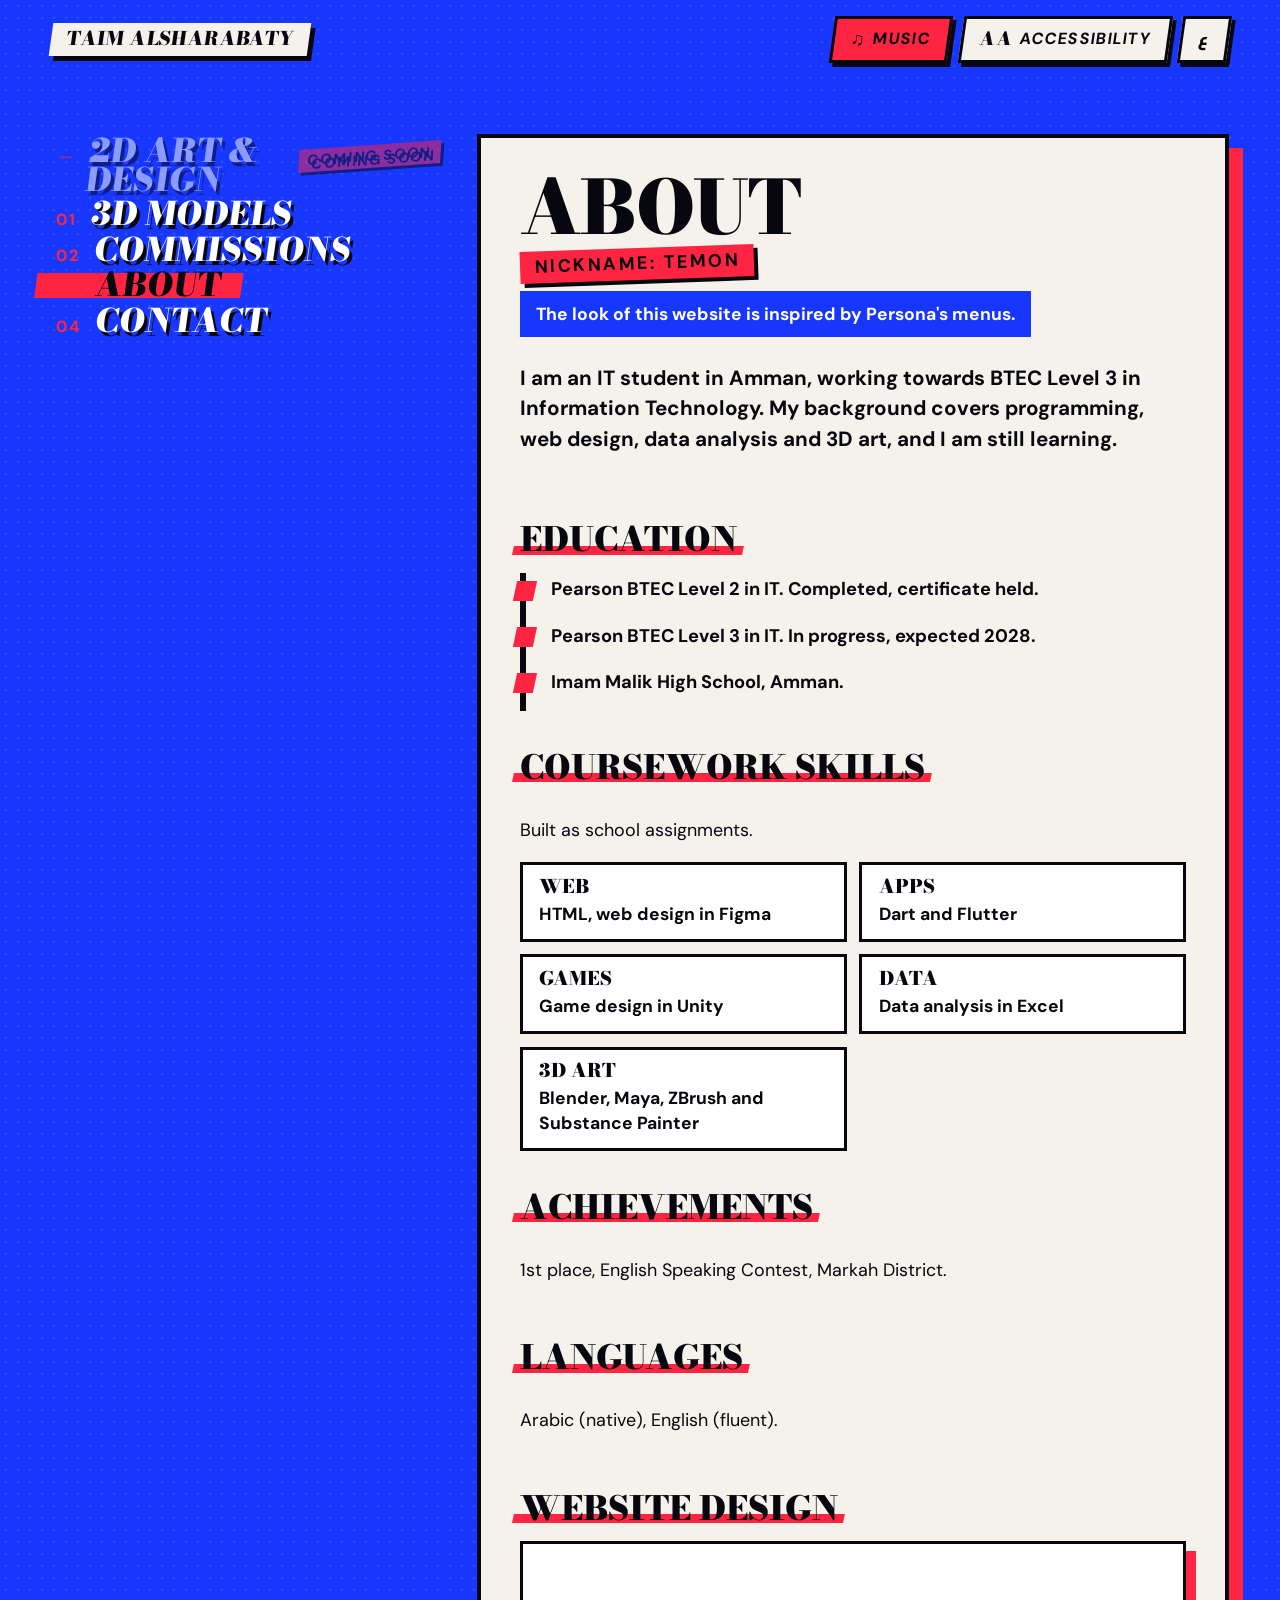
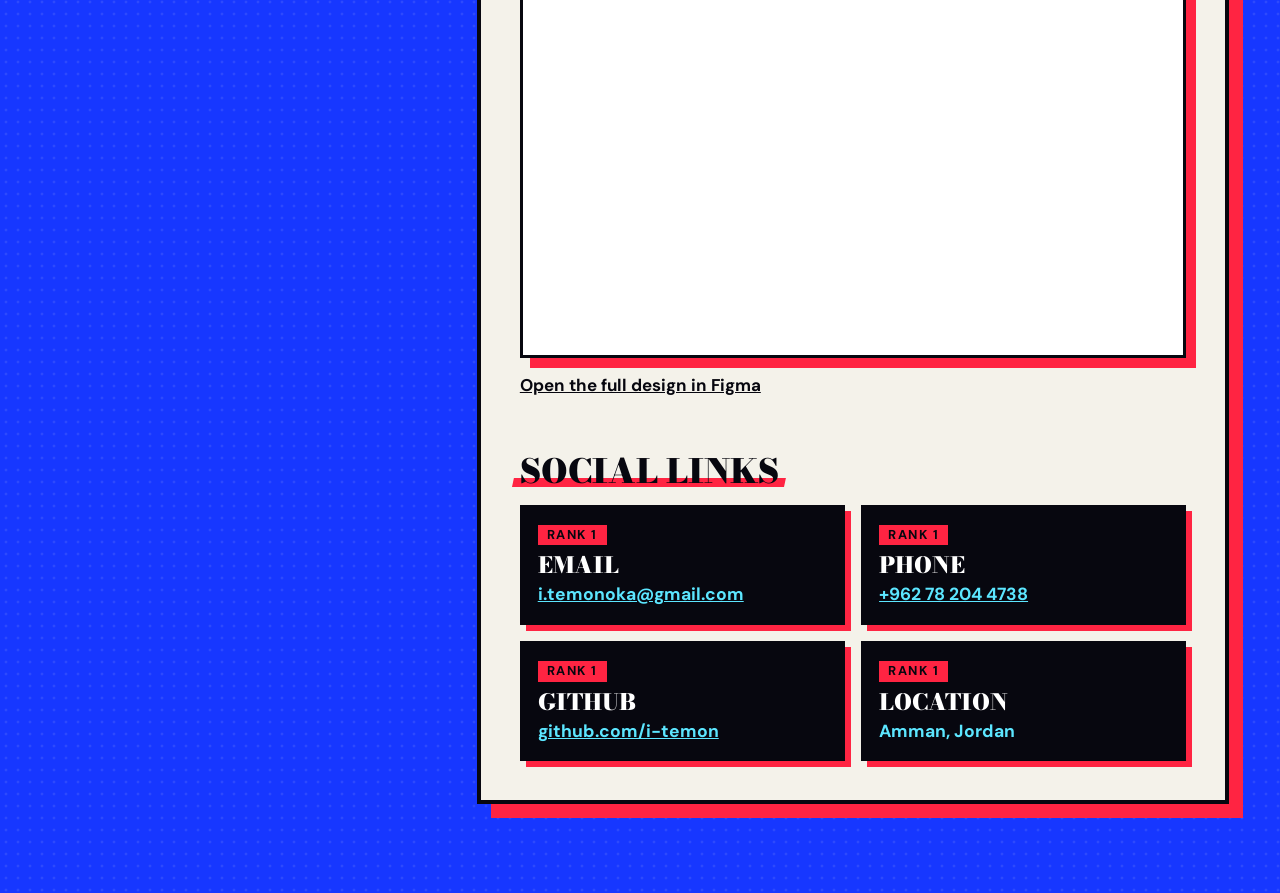
==== commit dc942530: "Add files via upload" ====
--- a/about.html
+++ b/about.html
@@ -53,7 +53,7 @@
 <div class="home">
   <div class="ink" aria-hidden="true"></div>
   <div class="hero">
-    <canvas id="breu-hero" role="img" aria-label="Interactive 3D model of a character made for a commission. Drag to turn it."></canvas>
+    <canvas id="gtr-hero" role="img" aria-label="Interactive wireframe 3D model of my Nissan GT-R R35. Drag to turn it."></canvas>
   </div>
   <main class="stage">
     <section class="masthead">
@@ -61,7 +61,7 @@
       <p class="name"><span class="n1">Taim</span><span class="n2">Alsharabaty</span></p>
       <p class="intro" data-i18n="intro">IT student in Amman, completing BTEC Level 3 in Information Technology. I also model in 3D and design in 2D.</p>
     </section>
-    <nav class="menu" aria-label="Main menu"><ul><li><span class="item is-off" aria-disabled="true"><span class="no" aria-hidden="true">&mdash;</span><span data-i18n="m_art">2D Art &amp; Design</span><span class="stamp" data-i18n="stamp">Coming soon</span></span></li><li><a class="item" href="models.html" data-desc="d_3d" data-desc-en="A character commission and a hand study."><span class="no" aria-hidden="true">01</span><span data-i18n="m_3d">3D Models</span></a></li><li><a class="item" href="commissions.html" data-desc="d_comm" data-desc-en="Characters, props, game-ready assets and graphic design."><span class="no" aria-hidden="true">02</span><span data-i18n="m_comm">Commissions</span></a></li><li><a class="item" href="about.html" data-desc="d_about" data-desc-en="Education, coursework skills and achievements."><span class="no" aria-hidden="true">03</span><span data-i18n="m_about">About</span></a></li><li><a class="item" href="about.html#contact" data-desc="d_contact" data-desc-en="Email, phone and location."><span class="no" aria-hidden="true">04</span><span data-i18n="m_contact">Contact</span></a></li></ul></nav>
+    <nav class="menu" aria-label="Main menu"><ul><li><span class="item is-off" aria-disabled="true"><span class="no" aria-hidden="true">&mdash;</span><span data-i18n="m_art">2D Art &amp; Design</span><span class="stamp" data-i18n="stamp">Coming soon</span></span></li><li><a class="item" href="models.html" data-desc="d_3d" data-desc-en="A GT-R model, a character commission and a hand study."><span class="no" aria-hidden="true">01</span><span data-i18n="m_3d">3D Models</span></a></li><li><a class="item" href="commissions.html" data-desc="d_comm" data-desc-en="Characters, props, game-ready assets and graphic design."><span class="no" aria-hidden="true">02</span><span data-i18n="m_comm">Commissions</span></a></li><li><a class="item" href="about.html" data-desc="d_about" data-desc-en="Education, coursework skills and achievements."><span class="no" aria-hidden="true">03</span><span data-i18n="m_about">About</span></a></li><li><a class="item" href="about.html#contact" data-desc="d_contact" data-desc-en="Email, phone and location."><span class="no" aria-hidden="true">04</span><span data-i18n="m_contact">Contact</span></a></li></ul></nav>
     <div class="stats">
       <p class="stat"><span data-i18n="stat_comm">Commissions completed</span><strong data-i18n="stat_comm_v">About 7</strong></p>
       <p class="stat"><span data-i18n="stat_3d">Years making 3D art</span><strong data-i18n="stat_3d_v">2</strong></p>
@@ -70,18 +70,22 @@
   <div class="ink-layer"></div>
   <div class="ticker" aria-hidden="true"><div class="ticker-track"><span data-i18n="marquee">3D ARTIST ✦ BLENDER ✦ MAYA ✦ ZBRUSH ✦ SUBSTANCE PAINTER ✦ AMMAN, JORDAN ✦ IT STUDENT ✦ BTEC LEVEL 3 ✦ </span><span data-i18n="marquee">3D ARTIST ✦ BLENDER ✦ MAYA ✦ ZBRUSH ✦ SUBSTANCE PAINTER ✦ AMMAN, JORDAN ✦ IT STUDENT ✦ BTEC LEVEL 3 ✦ </span></div></div>
 <footer class="command">
-  <p class="desc" id="desc" aria-live="off">A character commission and a hand study.</p>
+  <p class="desc" id="desc" aria-live="off">A GT-R model, a character commission and a hand study.</p>
   <p class="keys"><kbd>&uarr;</kbd><kbd>&darr;</kbd><span data-i18n="sel">Select</span><kbd>Enter</kbd><span data-i18n="open">Open</span></p>
 </footer>
 </div>
 </section>
 <section class="view" data-view="models" id="view-models" hidden>
 <main class="page">
-  <nav class="menu" aria-label="Main menu"><ul><li><span class="item is-off" aria-disabled="true"><span class="no" aria-hidden="true">&mdash;</span><span data-i18n="m_art">2D Art &amp; Design</span><span class="stamp" data-i18n="stamp">Coming soon</span></span></li><li><a class="item" href="models.html" aria-current="page" data-desc="d_3d" data-desc-en="A character commission and a hand study."><span class="no" aria-hidden="true">01</span><span data-i18n="m_3d">3D Models</span></a></li><li><a class="item" href="commissions.html" data-desc="d_comm" data-desc-en="Characters, props, game-ready assets and graphic design."><span class="no" aria-hidden="true">02</span><span data-i18n="m_comm">Commissions</span></a></li><li><a class="item" href="about.html" data-desc="d_about" data-desc-en="Education, coursework skills and achievements."><span class="no" aria-hidden="true">03</span><span data-i18n="m_about">About</span></a></li><li><a class="item" href="about.html#contact" data-desc="d_contact" data-desc-en="Email, phone and location."><span class="no" aria-hidden="true">04</span><span data-i18n="m_contact">Contact</span></a></li></ul></nav>
+  <nav class="menu" aria-label="Main menu"><ul><li><span class="item is-off" aria-disabled="true"><span class="no" aria-hidden="true">&mdash;</span><span data-i18n="m_art">2D Art &amp; Design</span><span class="stamp" data-i18n="stamp">Coming soon</span></span></li><li><a class="item" href="models.html" aria-current="page" data-desc="d_3d" data-desc-en="A GT-R model, a character commission and a hand study."><span class="no" aria-hidden="true">01</span><span data-i18n="m_3d">3D Models</span></a></li><li><a class="item" href="commissions.html" data-desc="d_comm" data-desc-en="Characters, props, game-ready assets and graphic design."><span class="no" aria-hidden="true">02</span><span data-i18n="m_comm">Commissions</span></a></li><li><a class="item" href="about.html" data-desc="d_about" data-desc-en="Education, coursework skills and achievements."><span class="no" aria-hidden="true">03</span><span data-i18n="m_about">About</span></a></li><li><a class="item" href="about.html#contact" data-desc="d_contact" data-desc-en="Email, phone and location."><span class="no" aria-hidden="true">04</span><span data-i18n="m_contact">Contact</span></a></li></ul></nav>
   <article class="panel">
 <h1 class="panel-title" data-i18n="m_3d">3D Models</h1>
-<p class="lead" data-i18n="models_lead">Two models in wireframe: a character I made for a commission, and a hand study in Blender.</p>
+<p class="lead" data-i18n="models_lead">Three models in wireframe: a car from a personal project, a character I made for a commission, and a hand study in Blender.</p>
 <div class="viewers">
+  <figure class="viewer">
+    <canvas id="gtr-models" role="img" aria-label="Interactive wireframe 3D model of my Nissan GT-R R35. Drag to turn it."></canvas>
+    <figcaption><strong data-i18n="v1_t">Nissan GT-R (R35)</strong><span data-i18n="v1_p">Personal project, wireframe. Drag to turn the car.</span></figcaption>
+  </figure>
   <figure class="viewer">
     <canvas id="breu" role="img" aria-label="Interactive wireframe 3D model of a character made for a commission. Drag to turn it."></canvas>
     <figcaption><strong data-i18n="v2_t">Character commission</strong><span data-i18n="v2_p">Made for @breucat, a YouTube creator, in wireframe. Drag to turn.</span></figcaption>
@@ -96,7 +100,7 @@
 </section>
 <section class="view" data-view="commissions" id="view-commissions" hidden>
 <main class="page">
-  <nav class="menu" aria-label="Main menu"><ul><li><span class="item is-off" aria-disabled="true"><span class="no" aria-hidden="true">&mdash;</span><span data-i18n="m_art">2D Art &amp; Design</span><span class="stamp" data-i18n="stamp">Coming soon</span></span></li><li><a class="item" href="models.html" data-desc="d_3d" data-desc-en="A character commission and a hand study."><span class="no" aria-hidden="true">01</span><span data-i18n="m_3d">3D Models</span></a></li><li><a class="item" href="commissions.html" aria-current="page" data-desc="d_comm" data-desc-en="Characters, props, game-ready assets and graphic design."><span class="no" aria-hidden="true">02</span><span data-i18n="m_comm">Commissions</span></a></li><li><a class="item" href="about.html" data-desc="d_about" data-desc-en="Education, coursework skills and achievements."><span class="no" aria-hidden="true">03</span><span data-i18n="m_about">About</span></a></li><li><a class="item" href="about.html#contact" data-desc="d_contact" data-desc-en="Email, phone and location."><span class="no" aria-hidden="true">04</span><span data-i18n="m_contact">Contact</span></a></li></ul></nav>
+  <nav class="menu" aria-label="Main menu"><ul><li><span class="item is-off" aria-disabled="true"><span class="no" aria-hidden="true">&mdash;</span><span data-i18n="m_art">2D Art &amp; Design</span><span class="stamp" data-i18n="stamp">Coming soon</span></span></li><li><a class="item" href="models.html" data-desc="d_3d" data-desc-en="A GT-R model, a character commission and a hand study."><span class="no" aria-hidden="true">01</span><span data-i18n="m_3d">3D Models</span></a></li><li><a class="item" href="commissions.html" aria-current="page" data-desc="d_comm" data-desc-en="Characters, props, game-ready assets and graphic design."><span class="no" aria-hidden="true">02</span><span data-i18n="m_comm">Commissions</span></a></li><li><a class="item" href="about.html" data-desc="d_about" data-desc-en="Education, coursework skills and achievements."><span class="no" aria-hidden="true">03</span><span data-i18n="m_about">About</span></a></li><li><a class="item" href="about.html#contact" data-desc="d_contact" data-desc-en="Email, phone and location."><span class="no" aria-hidden="true">04</span><span data-i18n="m_contact">Contact</span></a></li></ul></nav>
   <article class="panel">
 <h1 class="panel-title" data-i18n="m_comm">Commissions</h1>
 <p class="lead" data-i18n="comm_lead">The work I take on, how a request starts, and what to send me.</p>
@@ -128,7 +132,7 @@
 </section>
 <section class="view" data-view="about" id="view-about">
 <main class="page">
-  <nav class="menu" aria-label="Main menu"><ul><li><span class="item is-off" aria-disabled="true"><span class="no" aria-hidden="true">&mdash;</span><span data-i18n="m_art">2D Art &amp; Design</span><span class="stamp" data-i18n="stamp">Coming soon</span></span></li><li><a class="item" href="models.html" data-desc="d_3d" data-desc-en="A character commission and a hand study."><span class="no" aria-hidden="true">01</span><span data-i18n="m_3d">3D Models</span></a></li><li><a class="item" href="commissions.html" data-desc="d_comm" data-desc-en="Characters, props, game-ready assets and graphic design."><span class="no" aria-hidden="true">02</span><span data-i18n="m_comm">Commissions</span></a></li><li><a class="item" href="about.html" aria-current="page" data-desc="d_about" data-desc-en="Education, coursework skills and achievements."><span class="no" aria-hidden="true">03</span><span data-i18n="m_about">About</span></a></li><li><a class="item" href="about.html#contact" data-desc="d_contact" data-desc-en="Email, phone and location."><span class="no" aria-hidden="true">04</span><span data-i18n="m_contact">Contact</span></a></li></ul></nav>
+  <nav class="menu" aria-label="Main menu"><ul><li><span class="item is-off" aria-disabled="true"><span class="no" aria-hidden="true">&mdash;</span><span data-i18n="m_art">2D Art &amp; Design</span><span class="stamp" data-i18n="stamp">Coming soon</span></span></li><li><a class="item" href="models.html" data-desc="d_3d" data-desc-en="A GT-R model, a character commission and a hand study."><span class="no" aria-hidden="true">01</span><span data-i18n="m_3d">3D Models</span></a></li><li><a class="item" href="commissions.html" data-desc="d_comm" data-desc-en="Characters, props, game-ready assets and graphic design."><span class="no" aria-hidden="true">02</span><span data-i18n="m_comm">Commissions</span></a></li><li><a class="item" href="about.html" aria-current="page" data-desc="d_about" data-desc-en="Education, coursework skills and achievements."><span class="no" aria-hidden="true">03</span><span data-i18n="m_about">About</span></a></li><li><a class="item" href="about.html#contact" data-desc="d_contact" data-desc-en="Email, phone and location."><span class="no" aria-hidden="true">04</span><span data-i18n="m_contact">Contact</span></a></li></ul></nav>
   <article class="panel">
 <h1 class="panel-title" data-i18n="m_about">About</h1>
 <p class="nickname" data-i18n="nick">Nickname: Temon</p>
@@ -153,6 +157,11 @@
 <p data-i18n="ach_1">1st place, English Speaking Contest, Markah District.</p>
 <h2 data-i18n="lang_h">Languages</h2>
 <p data-i18n="lang_v">Arabic (native), English (fluent).</p>
+<h2 data-i18n="design_h">Website design</h2>
+<div class="figma-frame">
+  <iframe id="figma-embed" src="https://www.figma.com/embed?embed_host=share&amp;url=https%3A%2F%2Fwww.figma.com%2Fdesign%2F5GaeCdCoEZbZBMCP4GGQo0%3Fnode-id%3D2-5" title="About screen design in Figma" loading="lazy" allowfullscreen></iframe>
+</div>
+<p class="figma-link"><a href="https://www.figma.com/design/5GaeCdCoEZbZBMCP4GGQo0" target="_blank" rel="noopener" data-i18n="design_link">Open the full design in Figma</a></p>
 <h2 id="contact" data-i18n="social_h">Social Links</h2>
 <ul class="social-cards">
   <li><span class="rank" data-i18n="rank">Rank 1</span><span class="sl-name" data-i18n="c_email_l">Email</span><a class="sl-value" href="mailto:i.temonoka@gmail.com">i.temonoka@gmail.com</a></li>
--- a/assets/style.css
+++ b/assets/style.css
@@ -174,6 +174,10 @@
 .rank { display: inline-block; margin-bottom: .45rem; padding: .2rem .5rem; background: var(--red); color: var(--ink); font: 900 .72rem/1 var(--body); letter-spacing: .12em; text-transform: uppercase; }
 .sl-name { display: block; font: 900 1.25rem/1.1 var(--display); text-transform: uppercase; }
 .sl-value { display: block; margin-top: .25rem; color: var(--sky); font: 700 .98rem/1.4 var(--body); overflow-wrap: anywhere; }
+/* Figma design on the About page: a framed embed, with a link to the full file underneath */
+.figma-frame { position: relative; aspect-ratio: 16 / 10; margin: 0 0 .9rem; border: 3px solid var(--ink); background: var(--white); box-shadow: 10px 10px 0 var(--red); }
+.figma-frame iframe { position: absolute; inset: 0; width: 100%; height: 100%; border: 0; }
+.figma-link { margin: 0 0 1rem; font: 800 .95rem/1.4 var(--body); }
 
 /* Command palette */
 .palette { position: fixed; inset: 0; z-index: 70; display: grid; place-items: start center; padding-top: 14vh; background: rgba(7, 7, 15, .78); }
